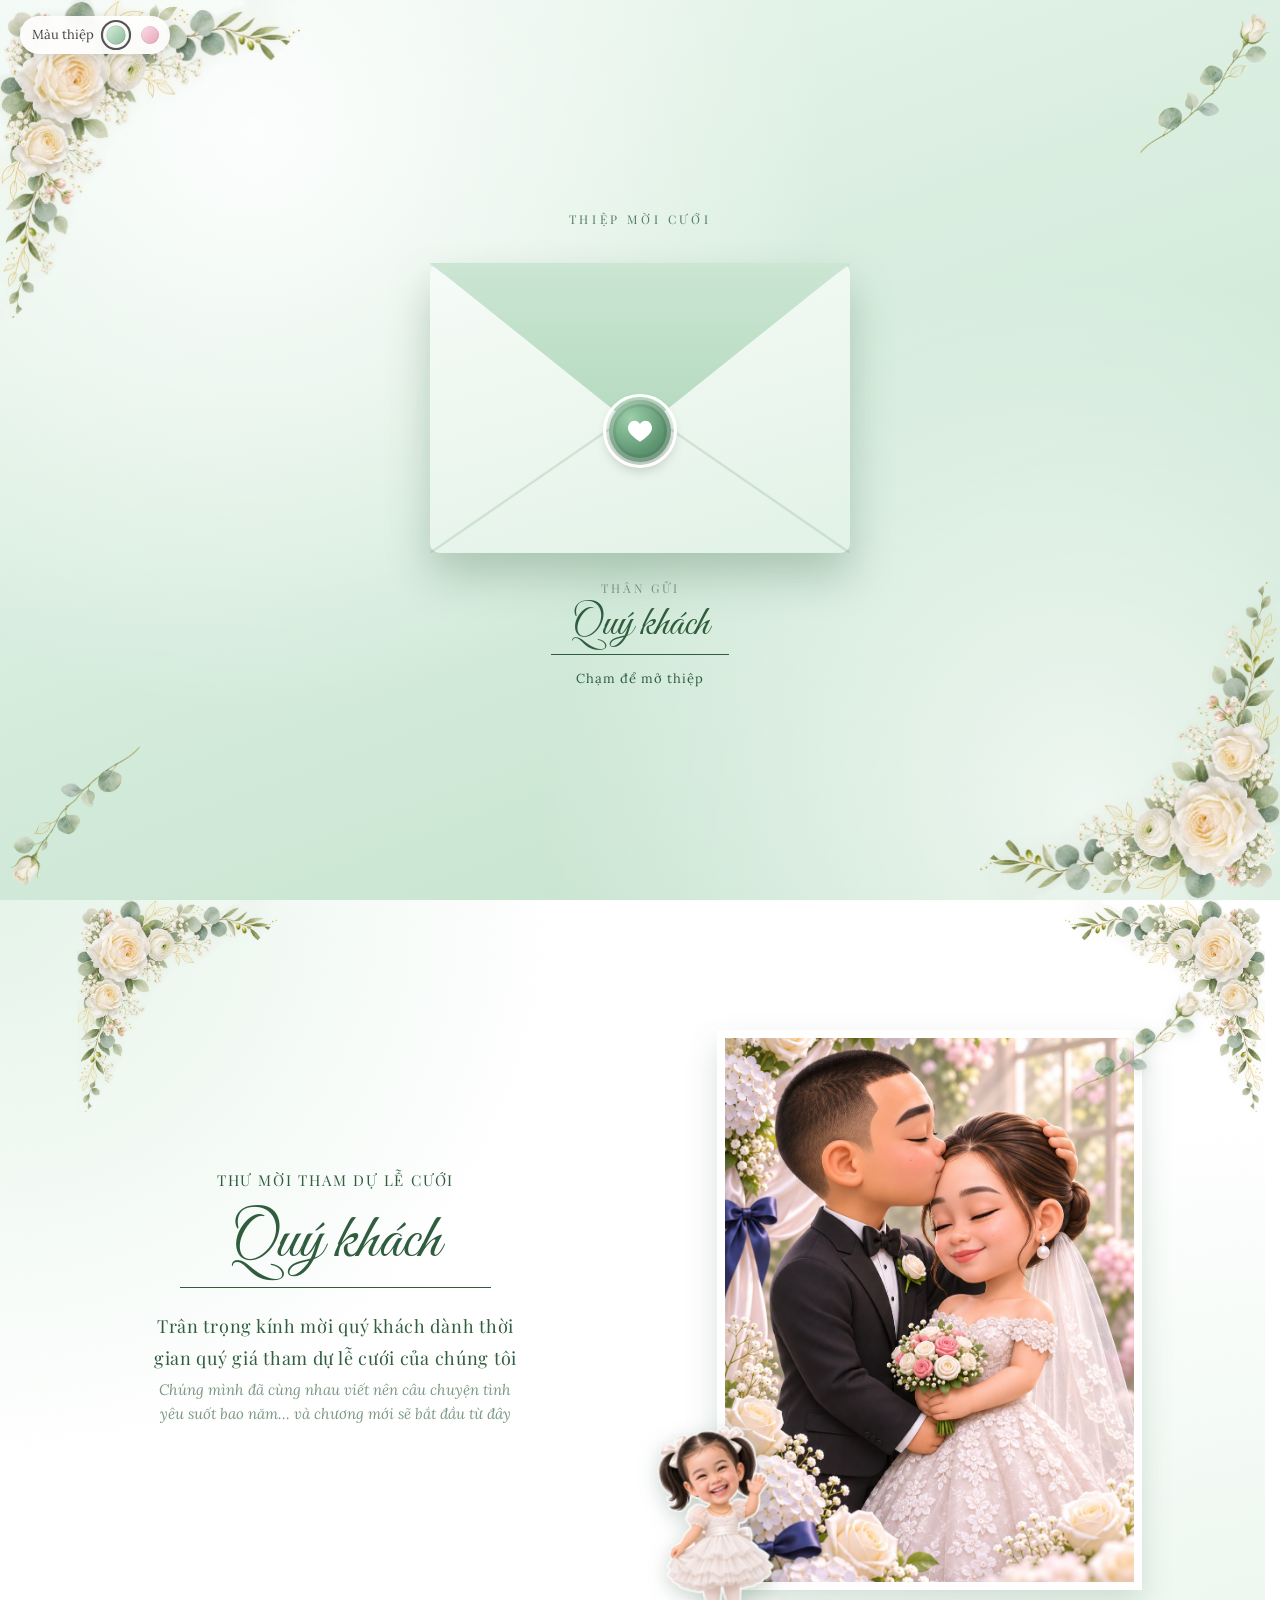
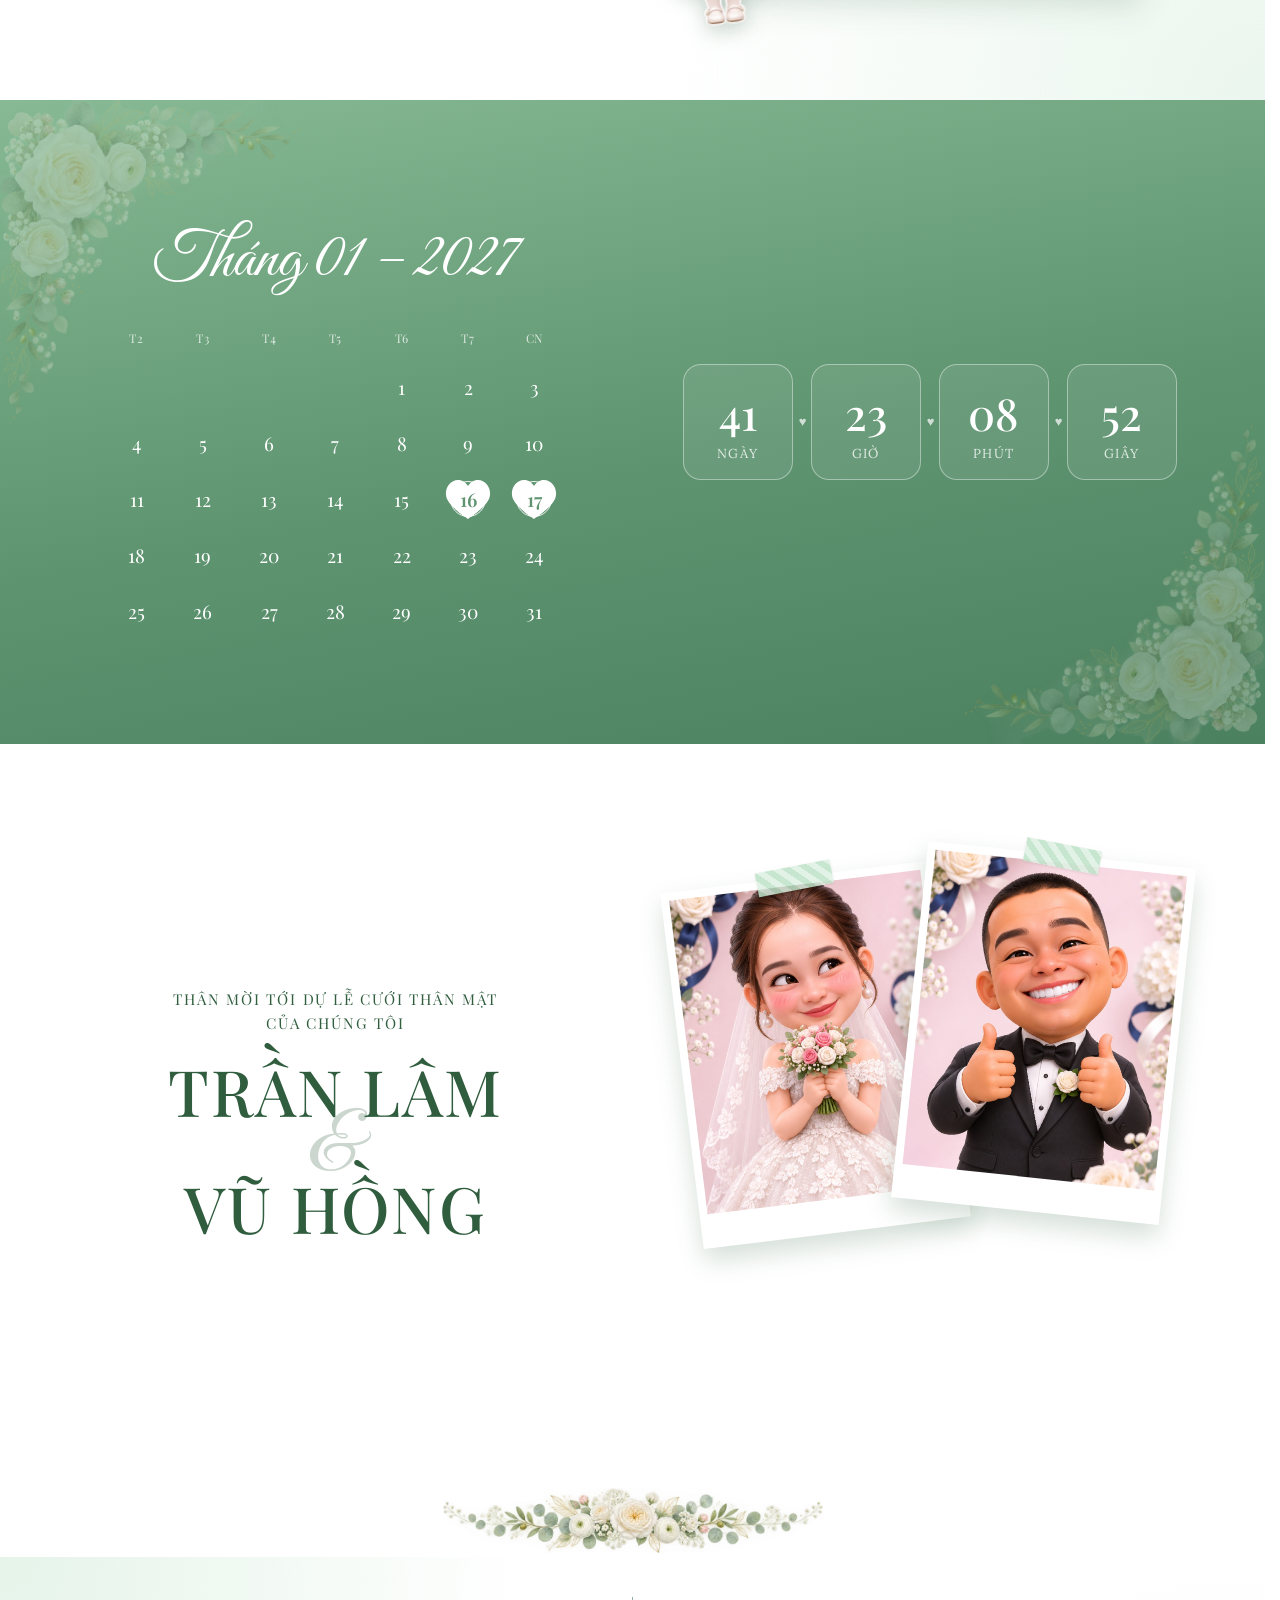
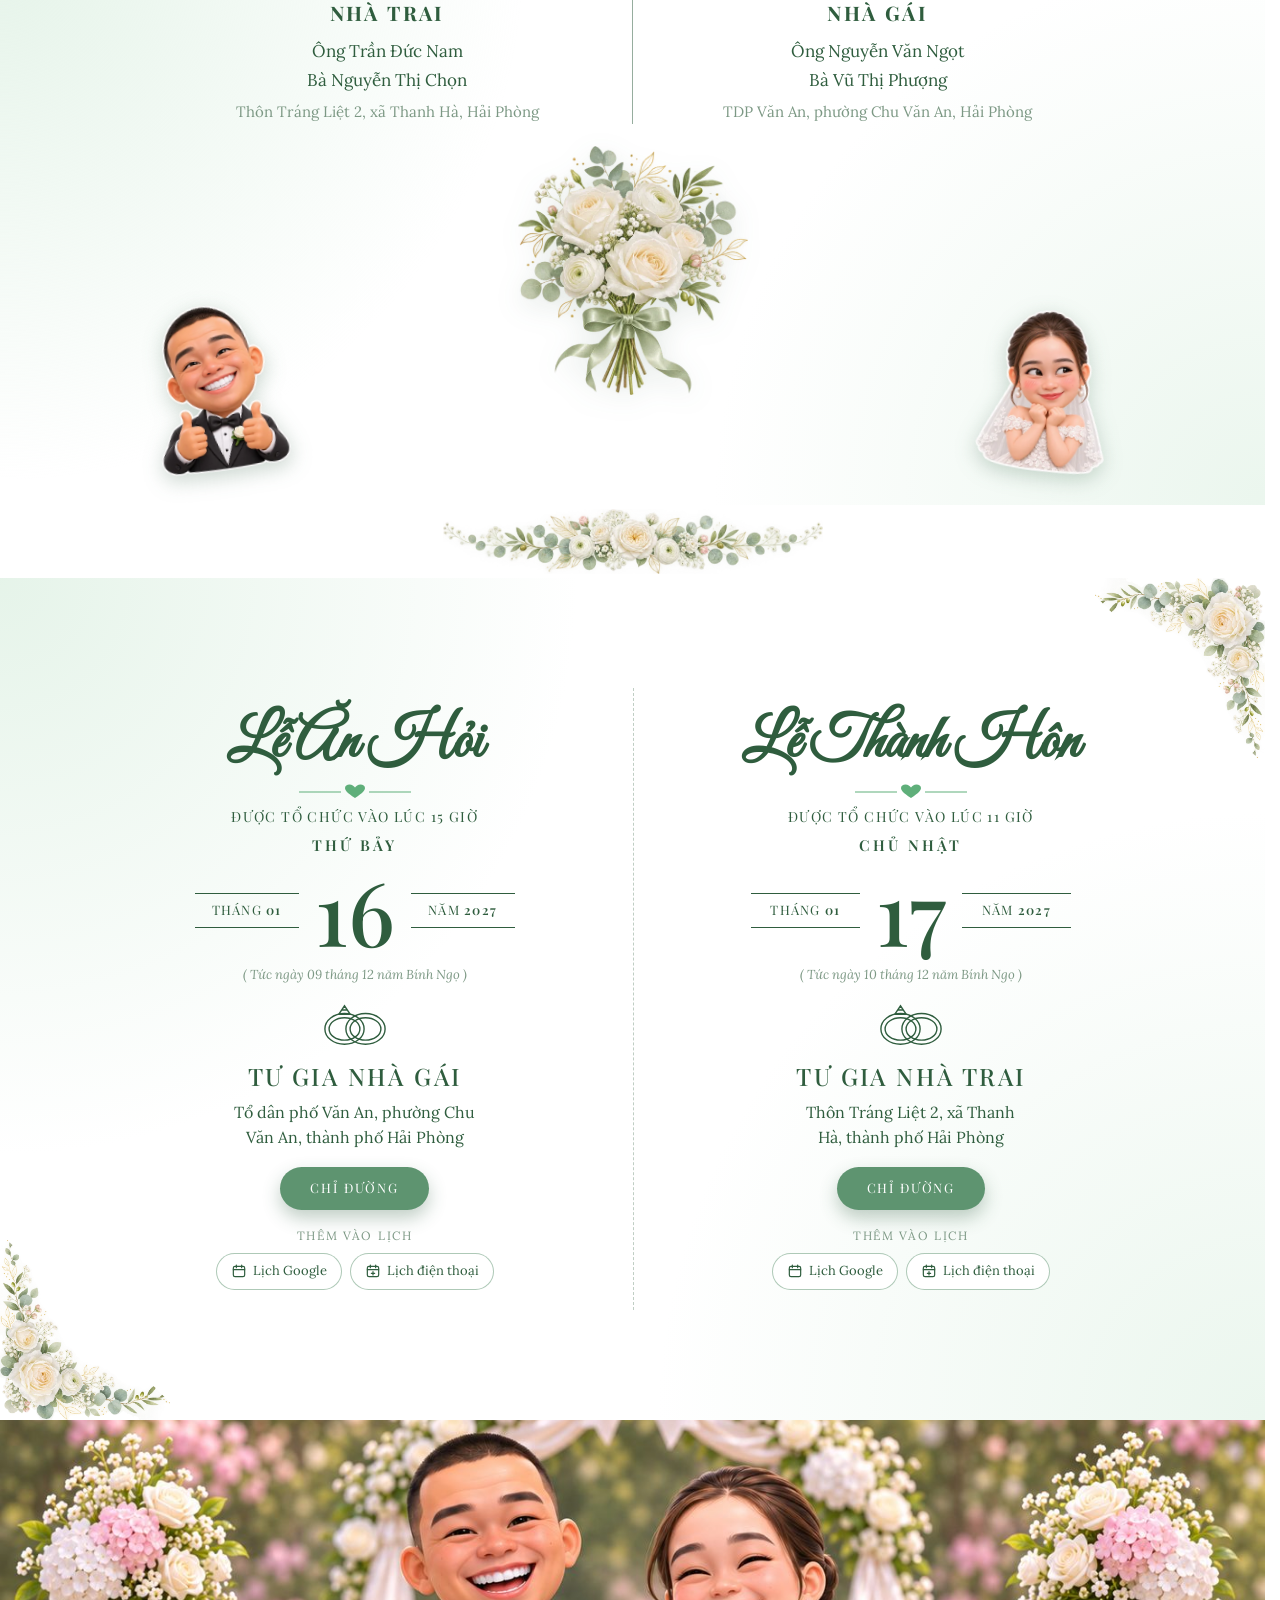
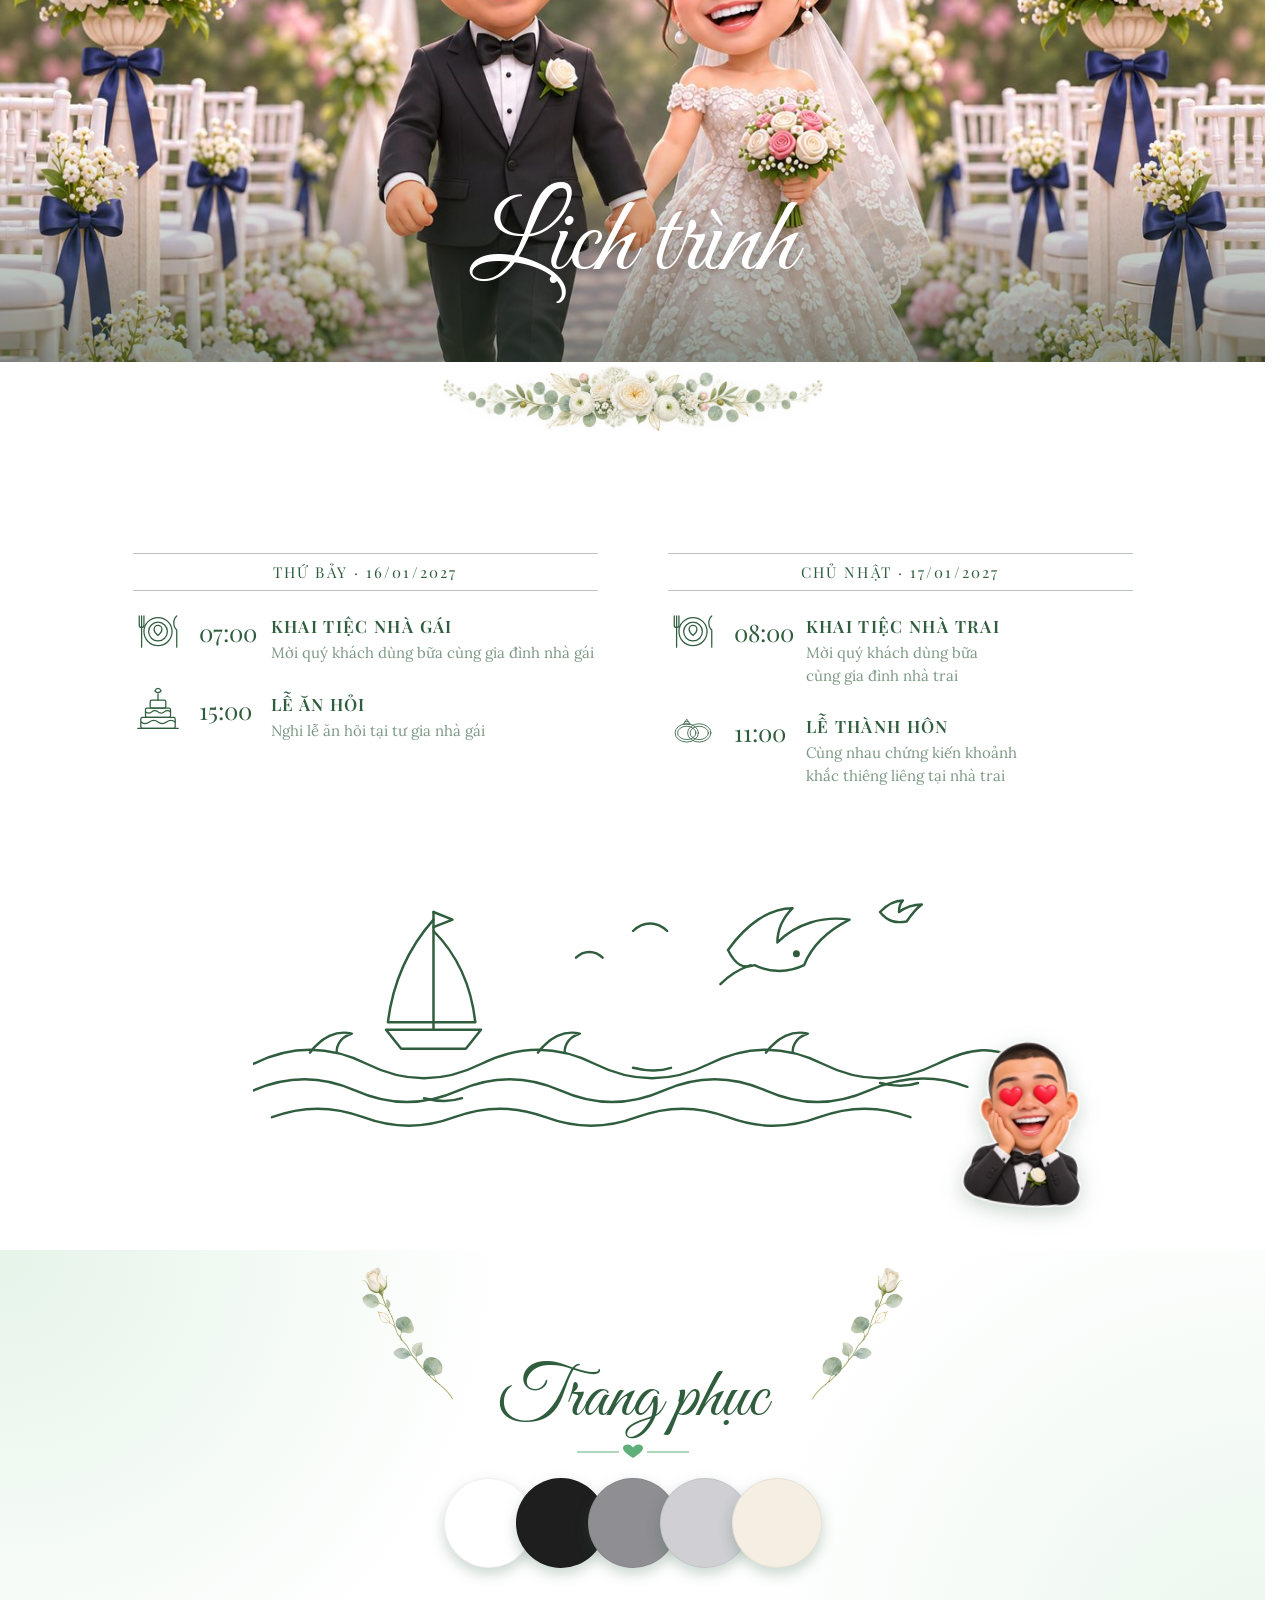
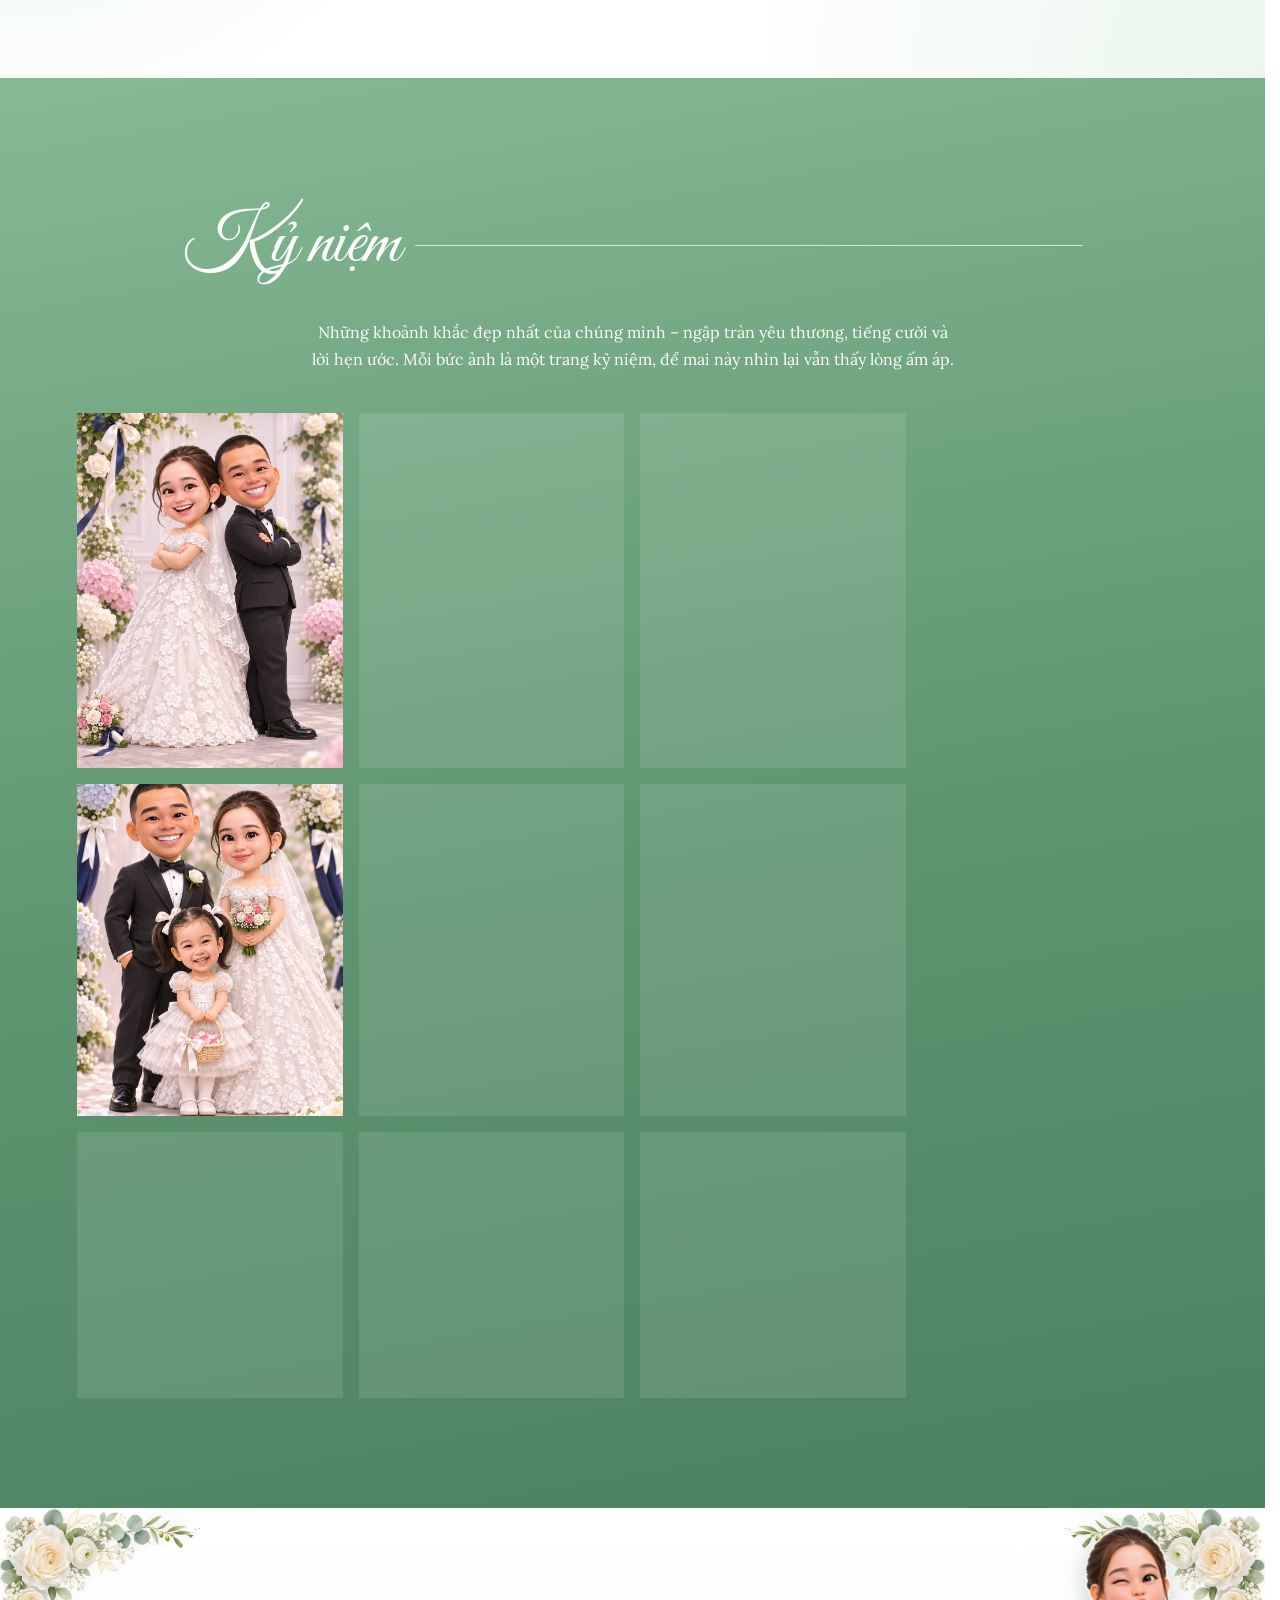
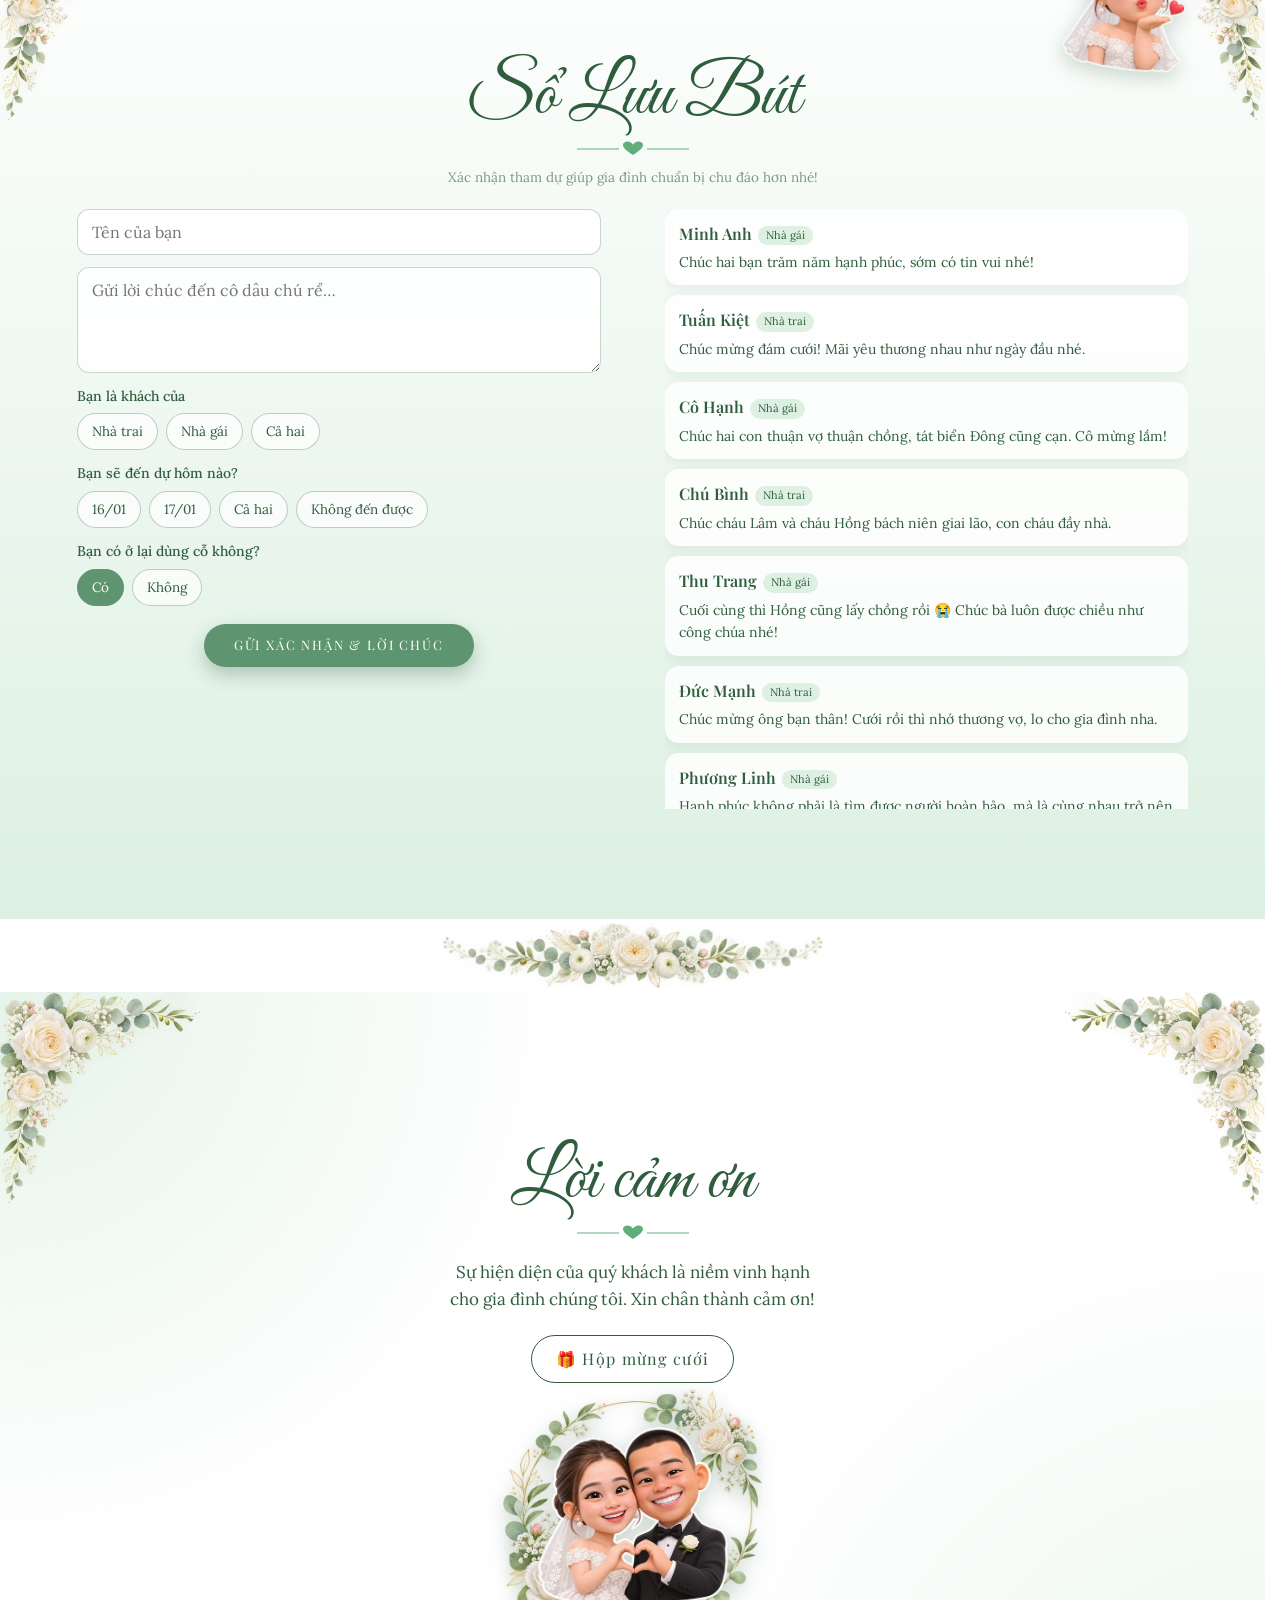
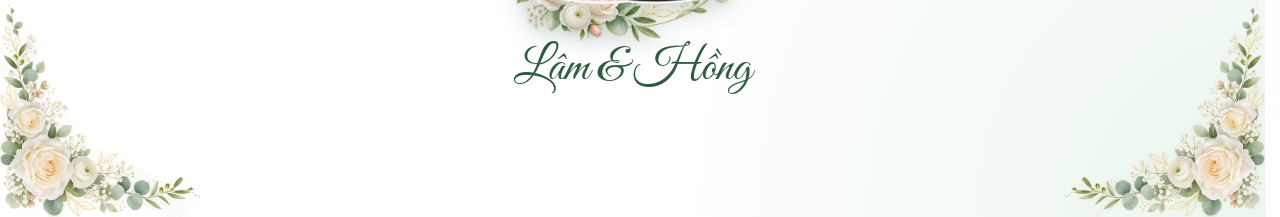
==== index.html @ 2a17e5cc "Thiệp cưới online Trần Lâm & Vũ Hồng Trang tĩnh HTML/CSS/JS: phong bì mở thiệp, tự cuộn, lịch & đếm " ====
<!doctype html>
<html lang="vi">
<head>
  <meta charset="utf-8">
  <meta name="viewport" content="width=device-width, initial-scale=1, viewport-fit=cover">
  <meta name="theme-color" content="#FFFFFF">
  <link rel="icon" href="data:image/svg+xml,%3Csvg xmlns='http://www.w3.org/2000/svg' viewBox='0 0 24 22'%3E%3Cpath fill='%23E07FA0' d='M12 21s-8.5-5.3-10.6-10.2C-.2 6.6 2.6 1.5 7 1.5c2.3 0 3.9 1.3 5 3 1.1-1.7 2.7-3 5-3 4.4 0 7.2 5.1 5.6 9.3C20.5 15.7 12 21 12 21z'/%3E%3C/svg%3E">
  <title>Lâm &amp; Hồng – Thiệp mời cưới</title>
  <meta name="description" content="Trân trọng kính mời bạn đến dự lễ cưới của Trần Lâm &amp; Vũ Hồng – 16 &amp; 17.01.2027.">

  <!-- Chia sẻ Zalo / Messenger / Facebook: đổi URL tuyệt đối sau khi đưa lên host -->
  <meta property="og:type" content="website">
  <meta property="og:title" content="Lâm &amp; Hồng – Thiệp mời cưới">
  <meta property="og:description" content="Trân trọng kính mời quý khách tham dự lễ cưới của Trần Lâm &amp; Vũ Hồng · 16–17.01.2027">
  <meta property="og:image" content="https://phuctdpam.github.io/thiep-cuoi-lam-hong/images/og-cover.jpg">
  <meta property="og:image:width" content="1200">
  <meta property="og:image:height" content="630">
  <meta property="og:url" content="https://phuctdpam.github.io/thiep-cuoi-lam-hong/">
  <meta name="twitter:card" content="summary_large_image">

  <link rel="preconnect" href="https://fonts.googleapis.com">
  <link rel="preconnect" href="https://fonts.gstatic.com" crossorigin>
  <link href="https://fonts.googleapis.com/css2?family=Playfair+Display:wght@400;500;600&family=Great+Vibes&family=Lora:ital,wght@0,400;0,500;1,400&display=swap&subset=vietnamese" rel="stylesheet">
  <script>
    /* áp bộ màu trước khi vẽ trang (tránh nháy màu): ?theme=pink | lựa chọn đã lưu */
    (function () { try {
      var q = new URLSearchParams(location.search).get("theme");
      var t = q || localStorage.getItem("wedding-theme");
      if (t === "pink" || t === "green") document.documentElement.dataset.theme = t;
    } catch (e) {} })();
  </script>
  <link rel="stylesheet" href="style.css">
  <link rel="preload" as="image" href="images/cover.jpg" media="(max-width: 1023px), (orientation: portrait)">
  <link rel="preload" as="image" href="images/cover-desktop.jpg" media="(min-width: 1024px) and (orientation: landscape)">
</head>
<body>
  <!-- ======== SVG hoạ tiết vẽ tay (navy) ======== -->
  <svg width="0" height="0" style="position:absolute" aria-hidden="true">
    <defs>
      <symbol id="i-heart" viewBox="0 0 24 22"><path d="M12 21s-8.5-5.3-10.6-10.2C-0.2 6.6 2.6 1.5 7 1.5c2.3 0 3.9 1.3 5 3 1.1-1.7 2.7-3 5-3 4.4 0 7.2 5.1 5.6 9.3C20.5 15.7 12 21 12 21z"/></symbol>

      <symbol id="i-flower" viewBox="0 0 200 200" fill="none" stroke="currentColor" stroke-width="1.6" stroke-linecap="round" stroke-linejoin="round">
        <path d="M100 196c2-40-4-70-14-96"/><path d="M98 160c18-10 34-10 46-4"/><path d="M93 132c-18-6-34-4-46 4"/>
        <path d="M144 156c-10 8-26 10-46 4"/><path d="M47 136c10 8 26 6 46-4"/>
        <path d="M86 100c-22-4-40-20-42-40 18-2 34 10 42 26"/><path d="M86 100c-6-24 0-50 18-62 10 18 6 42-10 58"/>
        <path d="M86 100c20-10 44-10 58 6-16 14-38 12-54-2"/><path d="M86 100c-14 14-34 20-50 12 8-16 28-22 46-16"/>
        <path d="M60 72c8 6 16 14 22 24M100 50c-4 14-8 28-10 42M130 100c-12 0-26 2-38 4"/>
        <path d="M128 70c8-18 26-28 44-24-2 18-18 30-38 32"/><path d="M134 76c8-6 18-12 30-24"/>
        <circle cx="86" cy="100" r="5"/><circle cx="150" cy="40" r="3"/><circle cx="40" cy="40" r="2.5"/>
      </symbol>

      <symbol id="i-rings" viewBox="0 0 120 70" fill="none" stroke="currentColor" stroke-width="2" stroke-linecap="round">
        <ellipse cx="45" cy="42" rx="28" ry="22"/><ellipse cx="45" cy="42" rx="22" ry="16"/>
        <ellipse cx="75" cy="42" rx="28" ry="22"/><ellipse cx="75" cy="42" rx="22" ry="16"/>
        <path d="M37 21l8-12 8 12M41 15h8"/><path d="M38 21h14"/>
      </symbol>

      <symbol id="i-arch" viewBox="0 0 64 64" fill="none" stroke="currentColor" stroke-width="1.6" stroke-linecap="round" stroke-linejoin="round">
        <path d="M12 60V30a20 20 0 0 1 40 0v30"/><path d="M18 60V31a14 14 0 0 1 28 0v29"/>
        <path d="M8 60h48"/><circle cx="14" cy="22" r="3"/><circle cx="22" cy="13" r="3"/><circle cx="32" cy="10" r="3"/><circle cx="42" cy="13" r="3"/><circle cx="50" cy="22" r="3"/>
        <path d="M28 60V48h8v12"/>
      </symbol>

      <symbol id="i-cake" viewBox="0 0 64 64" fill="none" stroke="currentColor" stroke-width="1.6" stroke-linecap="round" stroke-linejoin="round">
        <rect x="10" y="44" width="44" height="14" rx="2"/><rect x="16" y="32" width="32" height="12" rx="2"/><rect x="22" y="22" width="20" height="10" rx="2"/>
        <path d="M10 50c4 3 7 3 11 0s7-3 11 0 7 3 11 0 7-3 11 0"/><path d="M16 37c3 2 6 2 8 0s6-2 8 0 6 2 8 0 6-2 8 0"/>
        <path d="M32 22v-8"/><path d="M28 10c2-4 6-4 8 0-2 3-6 3-8 0z"/><path d="M6 58h52"/>
      </symbol>

      <symbol id="i-dinner" viewBox="0 0 64 64" fill="none" stroke="currentColor" stroke-width="1.6" stroke-linecap="round" stroke-linejoin="round">
        <circle cx="32" cy="34" r="18"/><circle cx="32" cy="34" r="12"/>
        <path d="M8 14v12a3 3 0 0 0 6 0V14M11 14v40"/><path d="M56 14c-5 4-5 14 0 18v22"/>
        <path d="M27 31a5 5 0 0 1 10 0c0 4-5 8-5 8s-5-4-5-8z"/>
      </symbol>

      <symbol id="i-sea" viewBox="0 0 400 150" fill="none" stroke="currentColor" stroke-width="1.3" stroke-linecap="round" stroke-linejoin="round">
        <!-- thuyền buồm -->
        <path d="M70 92h50l-8 10H78z"/><path d="M95 92V30"/><path d="M95 34c-16 18-22 38-24 54h24"/><path d="M95 40c14 14 20 30 22 48H95"/><path d="M95 30l10 4-10 4"/>
        <!-- chim bồ câu -->
        <path d="M250 50c10-14 22-22 34-22-6 6-8 12-8 18 10-10 24-14 38-12-12 6-20 14-24 24-8 4-18 4-26 0-6 2-10 0-14-8z"/>
        <path d="M262 58c-6 2-12 6-16 10"/><circle cx="286" cy="52" r="1.2" fill="currentColor"/>
        <path d="M330 30c4-4 8-6 12-6-2 2-2 4-2 6 4-3 8-4 12-4-4 3-6 6-8 9-6 1-10 0-14-5z"/>
        <path d="M200 40c3 -3 6-4 9-4M209 36c3 0 6 1 9 4"/><path d="M170 54c2-2 5-3 7-3M177 51c2 0 5 1 7 3"/>
        <!-- sóng -->
        <path d="M0 110c20-10 40-10 60 0s40 10 60 0 40-10 60 0 40 10 60 0 40-10 60 0 40 10 60 0 30-8 40-4"/>
        <path d="M0 124c18-8 36-8 54 0s36 8 54 0 36-8 54 0 36 8 54 0 36-8 54 0 36 8 54 0 36-8 52-2"/>
        <path d="M10 138c16-6 32-6 48 0s32 6 48 0 32-6 48 0 32 6 48 0 32-6 48 0 32 6 48 0 32-6 48 0"/>
        <path d="M30 104c6-8 14-12 22-10-6 2-8 6-8 10M150 104c6-8 14-12 22-10-6 2-8 6-8 10M270 104c6-8 14-12 22-10-6 2-8 6-8 10"/>
        <path d="M200 112c8 2 14 2 20 0M330 120c8 2 14 2 20 0M90 128c8 2 14 2 20 0"/>
      </symbol>

      <symbol id="i-petal" viewBox="0 0 20 20"><path d="M10 1c5 4 7 9 0 18C3 10 5 5 10 1z"/></symbol>
      <!-- cành bạch đàn -->
      <symbol id="i-sprig" viewBox="0 0 140 140" fill="currentColor" fill-opacity=".18" stroke="currentColor" stroke-width="1.3" stroke-linecap="round">
        <path fill="none" d="M8 134C40 104 74 66 132 8"/>
        <ellipse cx="37" cy="120" rx="11" ry="6" transform="rotate(45 37 120)"/>
        <ellipse cx="41" cy="89" rx="11" ry="6" transform="rotate(45 41 89)"/>
        <ellipse cx="71" cy="87" rx="11" ry="6" transform="rotate(45 71 87)"/>
        <ellipse cx="73" cy="55" rx="10" ry="5.5" transform="rotate(45 73 55)"/>
        <ellipse cx="103" cy="52" rx="10" ry="5.5" transform="rotate(45 103 52)"/>
        <ellipse cx="105" cy="21" rx="9" ry="5" transform="rotate(45 105 21)"/>
        <ellipse cx="132" cy="9" rx="7" ry="4" transform="rotate(-45 132 9)"/>
        <circle cx="58" cy="102" r="2.6" fill-opacity=".6"/><circle cx="90" cy="40" r="2.4" fill-opacity=".6"/><circle cx="22" cy="104" r="2" fill-opacity=".6"/>
      </symbol>

      <!-- thanh phân cách: dây lá + trái tim -->
      <symbol id="i-divider" viewBox="0 0 320 40" fill="none" stroke="currentColor" stroke-width="1.2" stroke-linecap="round">
        <path d="M24 20H136M184 20H296"/>
        <g fill="currentColor" fill-opacity=".2">
          <ellipse cx="112" cy="14" rx="8" ry="4" transform="rotate(-25 112 14)"/><ellipse cx="96" cy="26" rx="8" ry="4" transform="rotate(25 96 26)"/>
          <ellipse cx="78" cy="14" rx="7" ry="3.5" transform="rotate(-25 78 14)"/><ellipse cx="62" cy="26" rx="7" ry="3.5" transform="rotate(25 62 26)"/>
          <ellipse cx="208" cy="14" rx="8" ry="4" transform="rotate(25 208 14)"/><ellipse cx="224" cy="26" rx="8" ry="4" transform="rotate(-25 224 26)"/>
          <ellipse cx="242" cy="14" rx="7" ry="3.5" transform="rotate(25 242 14)"/><ellipse cx="258" cy="26" rx="7" ry="3.5" transform="rotate(-25 258 26)"/>
        </g>
        <circle cx="20" cy="20" r="2" fill="currentColor"/><circle cx="300" cy="20" r="2" fill="currentColor"/>
        <path fill="currentColor" stroke="none" d="M160 32C147 24 143 18 143 13.5 143 9 146.5 6 150.5 6 154.5 6 158 8.5 160 11.5 162 8.5 165.5 6 169.5 6 173.5 6 177 9 177 13.5 177 18 173 24 160 32Z"/>
      </symbol>

      <symbol id="i-leaf" viewBox="0 0 20 20"><path d="M2 18C2 8 8 2 18 2 18 12 12 18 2 18z"/></symbol>
    </defs>
  </svg>

  <!-- Nút chọn màu thiệp (dành cho chủ thiệp so sánh; tắt bằng themePicker: false trong config.js) -->
  <div class="theme-picker" id="themePicker" hidden>
    <span class="tp-label">Màu thiệp</span>
    <button type="button" data-theme="green" aria-label="Xanh lá pastel" title="Xanh lá pastel"><i style="background:linear-gradient(135deg,#DDF0E2,#86B994)"></i></button>
    <button type="button" data-theme="pink" aria-label="Hồng pastel" title="Hồng pastel"><i style="background:linear-gradient(135deg,#FBE1EA,#E7A2B8)"></i></button>
  </div>

  <!-- Màn hình mở thiệp -->
  <div class="opener" id="opener" role="dialog" aria-label="Mở thiệp cưới">
    <div class="op-inner">
      <p class="op-kicker">Thiệp Mời Cưới</p>
      <div class="envelope" id="envelope">
        <div class="env-back"></div>
        <div class="env-letter">
          <small>Thiệp mời cưới</small>
          <span class="op-names" id="opNames"></span>
          <small id="opDate"></small>
        </div>
        <div class="env-front"></div>
        <div class="env-flap"></div>
        <button class="env-seal" aria-label="Mở thiệp">
          <svg viewBox="0 0 24 22"><use href="#i-heart"/></svg>
        </button>
      </div>
      <p class="op-to">Thân gửi</p>
      <p class="op-guest" id="opGuest"></p>
      <p class="op-hint">Chạm để mở thiệp</p>
    </div>
  </div>

  <!-- Hiệu ứng cánh hoa / tim trôi -->
  <div class="floaters" id="floaters" aria-hidden="true"></div>

  <!-- Lời chúc nhảy ở góc dưới bên trái -->
  <div class="wish-feed" id="wishFeed" aria-live="polite"></div>

  <!-- Nút nhạc đĩa than -->
  <button class="music-btn" id="musicBtn" aria-label="Bật/tắt nhạc nền">
    <span class="vinyl"><span class="vinyl-label"></span></span>
  </button>
  <audio id="bgm" loop preload="none"></audio>

  <span class="auto-tip" id="autoTip" aria-live="polite"></span>
  <!-- Nút tự cuộn -->
  <button class="auto-btn" id="autoBtn" aria-label="Bật/tắt tự cuộn" aria-pressed="false" title="Tự cuộn">
    <svg class="ic-play" viewBox="0 0 24 24" fill="none" stroke="currentColor" stroke-width="2" stroke-linecap="round" stroke-linejoin="round"><path d="M7 6l5 5 5-5M7 13l5 5 5-5"/></svg>
    <svg class="ic-pause" viewBox="0 0 24 24" fill="currentColor"><rect x="7" y="6" width="3.5" height="12" rx="1"/><rect x="13.5" y="6" width="3.5" height="12" rx="1"/></svg>
  </button>

  <!-- Menu nhanh -->
  <div class="fab-wrap" id="fabWrap">
    <nav class="fab-menu" aria-label="Menu nhanh">
      <a href="#calendar">📅 Lịch</a>
      <a href="#venue">📍 Địa điểm</a>
      <a href="#memories">🖼️ Kỷ niệm</a>
      <a href="#guestbook">💌 Xác nhận &amp; lời chúc</a>
    </nav>
    <button class="fab" id="fab" aria-label="Mở menu" aria-expanded="false">
      <svg viewBox="0 0 24 24" width="22" height="22" fill="none" stroke="#fff" stroke-width="2" stroke-linecap="round"><path d="M5 7h14M5 12h14M5 17h14"/></svg>
    </button>
  </div>

  <main class="card" id="app">

    <!-- 1. ẢNH BÌA -->
    <section class="cover" id="cover">
      <div class="cover-img" id="coverImg"></div>
      <div class="cover-shade"></div>
      <div class="cover-text">
        <h1 class="cover-names">
          <span class="cn-groom fade-name" data-f="groom.shortName"></span>
          <span class="amp">&amp;</span>
          <span class="cn-bride fade-name" data-f="bride.shortName"></span>
        </h1>
        <p class="cover-date" id="coverDate"></p>
      </div>
      <div class="scroll-hint" aria-hidden="true"><span></span></div>
    </section>

    <!-- 2. THƯ MỜI -->
    <section class="sec invite reveal">
      <p class="cap">Thư mời tham dự lễ cưới</p>
      <p class="guest script" id="guestName"></p>
      <p class="quote" id="inviteQuote"></p>
      <p class="quote-en" id="inviteQuoteEn"></p>
      <figure class="frame-photo reveal"><img data-src="" id="inviteImg" alt="Ảnh cưới" class="lazy"></figure>
    </section>

    <!-- 3. LỊCH -->
    <section class="sec calendar navy reveal" id="calendar">
      <img class="deco fc tl cal-fl" src="images/decor/floral-corner.webp" alt="" aria-hidden="true">
      <img class="deco fc br cal-fl" src="images/decor/floral-corner.webp" alt="" aria-hidden="true">
      <h2 class="script cal-title" id="calTitle"></h2>
      <div class="cal-grid" id="calGrid"></div>
      <div class="countdown" id="countdown">
        <div><b data-cd="d">0</b><span>Ngày</span></div>
        <div><b data-cd="h">0</b><span>Giờ</span></div>
        <div><b data-cd="m">0</b><span>Phút</span></div>
        <div><b data-cd="s">0</b><span>Giây</span></div>
      </div>
    </section>

    <!-- 4. LỜI MỜI -->
    <section class="sec welcome reveal">
      <p class="cap">Thân mời tới dự lễ cưới thân mật<br>của chúng tôi</p>
      <h2 class="full-names">
        <span class="fade-name" data-f="groom.fullName"></span>
        <span class="amp-soft">&amp;</span>
        <span class="fade-name" data-f="bride.fullName"></span>
      </h2>
      <div class="polaroids">
        <figure class="polaroid left reveal"><img class="lazy" id="polL" alt="Ảnh cô dâu chú rể"></figure>
        <figure class="polaroid right reveal"><img class="lazy" id="polR" alt="Ảnh cô dâu chú rể"></figure>
      </div>
    </section>

    <!-- 5. HAI GIA ĐÌNH -->
    <section class="sec families reveal">
      <div class="fam-cols">
        <div class="fam" id="famGroom"></div>
        <div class="fam-line"></div>
        <div class="fam" id="famBride"></div>
      </div>
      <img class="bouquet" src="images/decor/floral-center.webp" alt="" aria-hidden="true" loading="lazy">
    </section>

    <!-- 6. THỜI GIAN & ĐỊA ĐIỂM (2 ngày) -->
    <section class="sec when" id="venue">
      <div id="events"></div>
    </section>

    <!-- 7. ẢNH LỚN -->
    <section class="big-photo reveal">
      <img class="lazy" id="timelineImg" alt="Ảnh cưới">
      <span class="script on-photo">Lịch trình</span>
    </section>

    <!-- 8. LỊCH TRÌNH -->
    <section class="sec schedule reveal">
      <ul class="sched" id="sched"></ul>
      <svg class="ink sea-art"><use href="#i-sea"/></svg>
    </section>

    <!-- 9. DRESSCODE -->
    <section class="sec dress reveal">
      <h2 class="script sec-title">Trang phục</h2>
      <div class="dots" id="dots"></div>
    </section>

    <!-- 10. OUR MEMORIES -->
    <section class="sec navy memories" id="memories">
      <div class="mem-head reveal">
        <h2 class="script">Kỷ niệm</h2><span class="rule"></span>
      </div>
      <p class="mem-text reveal" id="memText"></p>
      <div class="masonry" id="masonry"></div>
    </section>

    <!-- 11. SỔ LƯU BÚT -->
    <section class="sec guestbook reveal" id="guestbook">

      <h2 class="script sec-title">Sổ Lưu Bút</h2>
      <p class="gb-sub">Xác nhận tham dự giúp gia đình chuẩn bị chu đáo hơn nhé!</p>
      <form id="gbForm" class="gb-form" autocomplete="on">
        <input name="name" placeholder="Tên của bạn" maxlength="60" required>
        <textarea name="message" rows="4" placeholder="Gửi lời chúc đến cô dâu chú rể…" maxlength="500" required></textarea>
        <fieldset class="opt">
          <legend>Bạn là khách của</legend>
          <label><input type="radio" name="side" value="Nhà trai" required> Nhà trai</label>
          <label><input type="radio" name="side" value="Nhà gái"> Nhà gái</label>
          <label><input type="radio" name="side" value="Cả hai"> Cả hai</label>
        </fieldset>
        <fieldset class="opt">
          <legend>Bạn sẽ đến dự hôm nào?</legend>
          <label><input type="radio" name="days" value="16/01 (Ăn hỏi – nhà gái)" required> 16/01</label>
          <label><input type="radio" name="days" value="17/01 (Thành hôn – nhà trai)"> 17/01</label>
          <label><input type="radio" name="days" value="Cả hai ngày"> Cả hai</label>
          <label><input type="radio" name="days" value="Không tham dự được"> Không đến được</label>
        </fieldset>
        <fieldset class="opt" id="feastSet">
          <legend>Bạn có ở lại dùng cỗ không?</legend>
          <label><input type="radio" name="feast" value="Có" checked> Có</label>
          <label><input type="radio" name="feast" value="Không"> Không</label>
        </fieldset>
        <button type="submit" class="btn-navy">Gửi xác nhận &amp; lời chúc</button>
        <p class="gb-msg" id="gbMsg" role="status"></p>
      </form>
      <ul class="wishes" id="wishes"></ul>
    </section>

    <!-- 12. CHÂN TRANG -->
    <footer class="sec footer reveal">
      <h2 class="script sec-title">Lời cảm ơn</h2>
      <p class="thanks" id="thanks"></p>
      <button class="btn-outline" id="giftBtn">🎁 Hộp mừng cưới</button>
      <p class="sign"><span data-f="groom.shortName"></span> &amp; <span data-f="bride.shortName"></span></p>
    </footer>
  </main>

  <!-- Lightbox album -->
  <div class="lightbox" id="lightbox" aria-hidden="true">
    <button class="lb-close" aria-label="Đóng">×</button>
    <button class="lb-nav prev" aria-label="Ảnh trước">‹</button>
    <img alt="Ảnh phóng to" id="lbImg">
    <button class="lb-nav next" aria-label="Ảnh sau">›</button>
    <p class="lb-count" id="lbCount"></p>
  </div>

  <!-- Hộp mừng cưới -->
  <div class="modal" id="giftModal" aria-hidden="true">
    <div class="modal-box">
      <button class="modal-close" aria-label="Đóng">×</button>
      <h3 class="script">Hộp mừng cưới</h3>
      <div class="gifts" id="gifts"></div>
    </div>
  </div>

  <script src="config.js"></script>
  <script src="main.js"></script>
</body>
</html>
---- style.css ----
/* ================= Thiệp cưới – 2 bộ màu: xanh lá pastel (mặc định) & hồng pastel ================= */
:root {
  --bg1: #FFFFFF; --bg2: #FFFFFF;
  --pastel: #DDF0E2;  --ink: #2F5D3E;  --ink-2: #244A31;
  --sea: #5E9470;     --sea-2: #86B994; --deep: #4C8160;
  --accent: #5FAF7A;  --muted: #7C9884; --muted-2: #4C6B55; --page-bg: #EEF7F0;
  --ink-rgb: 47,93,62; --deep-rgb: 25,50,33; --sea-rgb: 95,148,112; --sea2-rgb: 134,185,148;
  --pastel-rgb: 221,240,226; --accent-rgb: 95,175,122; --washi-rgb: 190,226,200;
  --op1: #EAF6EE; --op2: #D4EBDB; --op3: #C3E1CC;
  --env-back: #DCEFE2; --env-f1: #F6FBF7; --env-f2: #E2F2E7; --flap1: #CBE6D3; --flap2: #B4D9BF;
  --seal1: #9CCFAA; --seal3: #457A57;
  --white: #fff;
  --serif: "Playfair Display", "Cormorant Garamond", Georgia, serif;
  --script: "Great Vibes", "Pinyon Script", cursive;
  --body: "Lora", Georgia, serif;
  --safe-t: env(safe-area-inset-top, 0px);
  --safe-b: env(safe-area-inset-bottom, 0px);
  --safe-r: env(safe-area-inset-right, 0px);
}

/* ---------- Bộ màu HỒNG PASTEL ---------- */
html[data-theme="pink"] {
  --pastel: #FBE1EA;  --ink: #8C3A58;  --ink-2: #6F2B45;
  --sea: #C9708F;     --sea-2: #E7A2B8; --deep: #AE5677;
  --accent: #E07FA0;  --muted: #A88392; --muted-2: #8A5A6C; --page-bg: #FBEFF3;
  --ink-rgb: 140,58,88; --deep-rgb: 74,26,44; --sea-rgb: 201,112,143; --sea2-rgb: 231,162,184;
  --pastel-rgb: 251,225,234; --accent-rgb: 224,127,160; --washi-rgb: 246,200,214;
  --op1: #FDF2F6; --op2: #F9DDE7; --op3: #F3C8D7;
  --env-back: #F8DDE6; --env-f1: #FFF8FA; --env-f2: #F9E4EB; --flap1: #F5CBD8; --flap2: #EDB2C5;
  --seal1: #F3B3C7; --seal3: #B95D7F;
}

*, *::before, *::after { box-sizing: border-box; }
html { scroll-behavior: smooth; -webkit-text-size-adjust: 100%; }
body {
  margin: 0;
  font-family: var(--body);
  color: var(--ink);
  background: var(--page-bg);
  line-height: 1.6;
  overflow-x: hidden;
  -webkit-font-smoothing: antialiased;
}
img { display: block; max-width: 100%; }
button { font: inherit; cursor: pointer; }

.card {
  position: relative;
  max-width: 480px;
  margin: 0 auto;
  background: linear-gradient(180deg, var(--bg1), var(--bg2) 40%, var(--bg1));
  box-shadow: 0 0 40px rgba(var(--ink-rgb), .12);
  overflow: hidden;
}

.script { font-family: var(--script); font-weight: 400; }
.cap {
  font-family: var(--serif);
  text-transform: uppercase;
  letter-spacing: .12em;
  font-size: 13px;
  margin: 0 0 8px;
}
.cap.big { font-size: 15px; line-height: 1.7; }
.sec { position: relative; padding: 56px 24px; text-align: center; }
.sec p, .sec h2, .sec h3 { text-wrap: balance; }
.sec-title { font-size: 46px; margin: 0 0 18px; line-height: 1.1; }
.ink { color: var(--ink); display: block; margin: 0 auto; }

/* ---------- Hiệu ứng xuất hiện ---------- */
.reveal { opacity: 0; transform: translateY(30px); transition: opacity 1s ease, transform 1s ease; }
.reveal.show { opacity: 1; transform: none; }
.fade-name { opacity: 0; filter: blur(6px); transition: opacity 1.6s ease, filter 1.6s ease; display: inline-block; }
.show .fade-name, .fade-name.show { opacity: 1; filter: blur(0); }
@media (prefers-reduced-motion: reduce) {
  .reveal, .fade-name { opacity: 1; transform: none; filter: none; transition: none; }
}

/* ---------- 1. Ảnh bìa ---------- */
.cover { position: relative; height: 100vh; height: 100svh; min-height: 560px; overflow: hidden; color: #fff; }
.cover-img {
  position: absolute; inset: 0;
  background: var(--pastel) center/cover no-repeat;
  animation: kenburns 22s ease-in-out infinite alternate;
}
@keyframes kenburns { from { transform: scale(1); } to { transform: scale(1.14); } }
.cover-shade { position: absolute; inset: 0; background: linear-gradient(180deg, rgba(var(--deep-rgb),.15) 0%, rgba(var(--deep-rgb),0) 35%, rgba(var(--deep-rgb),.75) 100%); }
.cover-text { position: absolute; left: 0; right: 0; bottom: calc(80px + var(--safe-b)); padding: 0 24px; text-align: center; }
.cover-names {
  margin: 0; font-family: var(--serif); font-weight: 500;
  font-size: clamp(56px, 18vw, 84px); line-height: .95; text-transform: uppercase;
  letter-spacing: .04em; text-shadow: 0 4px 24px rgba(0,0,0,.35);
  display: flex; flex-direction: column; align-items: center;
}
.cover-names .cn-groom { align-self: flex-start; margin-left: 6%; }
.cover-names .cn-bride { align-self: flex-end; margin-right: 6%; }
.cover-names .amp { font-family: var(--script); text-transform: none; font-size: .8em; line-height: .6; margin: 4px 0; }
.cover-date { font-family: var(--serif); letter-spacing: .25em; font-size: 15px; margin: 14px 0 0; }
.scroll-hint { position: absolute; left: 50%; bottom: calc(24px + var(--safe-b)); width: 22px; height: 36px; margin-left: -11px; border: 1.5px solid rgba(255,255,255,.8); border-radius: 12px; }
.scroll-hint span { position: absolute; left: 50%; top: 7px; width: 3px; height: 7px; margin-left: -1.5px; border-radius: 2px; background: #fff; animation: hint 1.8s infinite; }
@keyframes hint { 0% { opacity: 0; transform: translateY(0);} 40% { opacity: 1; } 100% { opacity: 0; transform: translateY(12px);} }

/* ---------- 2. Thư mời ---------- */
.guest { font-size: 40px; margin: 4px auto 14px; display: inline-block; padding: 0 22px 6px; border-bottom: 1px solid var(--ink); min-width: 60%; line-height: 1.2; }
.quote { font-family: var(--serif); font-size: 14px; letter-spacing: .04em; margin: 8px 0 4px; line-height: 1.8; }
.quote-en { font-style: italic; font-size: 13px; color: var(--muted); margin: 0 0 26px; }
.frame-photo { margin: 0 auto; width: 78%; padding: 8px; background: #fff; box-shadow: 0 14px 30px rgba(var(--ink-rgb),.18); }
.frame-photo > img:not(.deco) { width: 100%; aspect-ratio: 3/4; object-fit: cover; }

/* ---------- Khối nền đậm ---------- */
.navy { background: linear-gradient(170deg, var(--sea-2), var(--sea) 55%, var(--deep)); color: #fff; overflow: hidden; }
.bg-flower { position: absolute; width: 180px; height: 180px; color: rgba(255,255,255,.13); pointer-events: none; }
.bg-flower.f1 { top: -20px; right: -40px; transform: rotate(20deg); }
.bg-flower.f2 { bottom: -30px; left: -50px; transform: rotate(-30deg) scaleX(-1); }

/* ---------- 3. Lịch ---------- */
.cal-title { font-size: 44px; margin: 0 0 16px; }
.cal-grid { display: grid; grid-template-columns: repeat(7, 1fr); gap: 6px 2px; max-width: 340px; margin: 0 auto; font-family: var(--serif); font-size: 15px; }
.cal-grid .dow { font-size: 12px; opacity: .75; letter-spacing: .05em; padding-bottom: 6px; }
.cal-grid .d { position: relative; height: 36px; display: flex; align-items: center; justify-content: center; }
.cal-grid .d.mark { color: var(--sea); font-weight: 600; z-index: 0; }
.cal-grid .d.mark svg { position: absolute; width: 38px; height: 35px; fill: #fff; z-index: -1; animation: beat 1.3s ease-in-out infinite; }
@keyframes beat { 0%,100% { transform: scale(1); } 15% { transform: scale(1.15); } 30% { transform: scale(1); } 45% { transform: scale(1.1); } }
.countdown { display: flex; justify-content: center; gap: 10px; margin-top: 28px; }
.countdown div { width: 68px; padding: 10px 0 6px; border: 1px solid rgba(255,255,255,.4); border-radius: 12px; background: rgba(255,255,255,.08); }
.countdown b { display: block; font-family: var(--serif); font-size: 24px; font-weight: 500; line-height: 1.2; }
.countdown span { font-size: 11px; text-transform: uppercase; letter-spacing: .1em; opacity: .8; }
.cd-done { font-family: var(--script); font-size: 30px; margin-top: 20px; }

/* ---------- 4. Lời mời ---------- */
.full-names { font-family: var(--serif); font-weight: 500; font-size: clamp(38px, 11vw, 50px); text-transform: uppercase; line-height: 1.05; margin: 14px 0 26px; position: relative; letter-spacing: .03em; }
.full-names span { display: block; }
.full-names .amp-soft { font-family: var(--script); text-transform: none; font-size: 1.3em; line-height: .5; opacity: .25; margin: 4px 0; }
.polaroids { position: relative; height: 290px; }
.polaroid { position: absolute; width: 56%; margin: 0; padding: 8px 8px 34px; background: #fff; box-shadow: 0 12px 26px rgba(var(--ink-rgb),.2); }
.polaroid img { width: 100%; aspect-ratio: 4/5; object-fit: cover; }
.polaroid.left { left: 2%; top: 22px; --rot: -7deg; }
.polaroid.right { right: 2%; top: 0; --rot: 6deg; z-index: 1; }
.polaroid.reveal { transform: translateY(30px) rotate(var(--rot)); }
.polaroid.reveal.show { transform: rotate(var(--rot)); }

/* ---------- 5. Hai gia đình ---------- */
.families { padding-top: 24px; }
.fam-cols { display: grid; grid-template-columns: 1fr 1px 1fr; gap: 14px; align-items: stretch; }
.fam-line { background: var(--ink); opacity: .5; }
.fam h3 { font-family: var(--serif); text-transform: uppercase; letter-spacing: .12em; font-size: 15px; margin: 0 0 8px; }
.fam p { margin: 0; font-size: 13.5px; line-height: 1.7; }
.fam .place { color: var(--muted); font-size: 12.5px; margin-top: 4px; }
.flower-art { width: 150px; height: 150px; margin-top: 26px; }

/* ---------- 6. Sự kiện ---------- */
.when { padding-top: 16px; }
.event { padding: 30px 0; }
.event + .event { border-top: 1px dashed rgba(var(--ink-rgb),.3); }
.ev-name { font-family: var(--script); font-size: 42px; margin: 0; line-height: 1.2; }
.ev-time { font-family: var(--serif); text-transform: uppercase; letter-spacing: .1em; font-size: 14px; margin: 6px 0 2px; }
.weekday { font-family: var(--serif); text-transform: uppercase; letter-spacing: .2em; font-size: 15px; margin: 4px 0 10px; font-weight: 600; }
.date-row { display: grid; grid-template-columns: 1fr auto 1fr; align-items: center; max-width: 320px; margin: 0 auto; }
.dr-side { border-top: 1px solid var(--ink); border-bottom: 1px solid var(--ink); padding: 6px 0; font-family: var(--serif); text-transform: uppercase; font-size: 13px; letter-spacing: .1em; }
.dr-side b { font-weight: 600; margin-left: 4px; }
.dr-day { font-family: var(--serif); font-size: 64px; line-height: 1; padding: 0 16px; font-weight: 500; }
.lunar { font-style: italic; font-size: 13px; color: var(--muted); margin: 10px 0 14px; }
.rings-art { width: 84px; height: 50px; margin: 8px auto; }
.venue-title { font-family: var(--serif); text-transform: uppercase; letter-spacing: .1em; font-size: 20px; font-weight: 500; margin: 6px 0 4px; }
.venue-addr { font-size: 14px; margin: 0 auto 16px; max-width: 300px; }
.btn-navy {
  display: inline-block; border: 0; border-radius: 999px; padding: 11px 30px;
  background: var(--sea); color: #fff; text-decoration: none;
  font-family: var(--serif); text-transform: uppercase; letter-spacing: .14em; font-size: 13px;
  box-shadow: 0 8px 18px rgba(var(--ink-rgb),.3); transition: transform .2s, background .2s;
}
.btn-navy:active { transform: scale(.96); }
.btn-outline { border: 1px solid var(--ink); background: transparent; color: var(--ink); border-radius: 999px; padding: 10px 24px; font-family: var(--serif); letter-spacing: .08em; }

/* ---------- 7. Ảnh lớn ---------- */
.big-photo { position: relative; margin: 0; }
.big-photo img { width: 100%; aspect-ratio: 4/5; object-fit: cover; }
.big-photo::after { content: ""; position: absolute; inset: auto 0 0 0; height: 40%; background: linear-gradient(transparent, rgba(var(--deep-rgb),.5)); }
.on-photo { position: absolute; left: 0; right: 0; bottom: 18px; text-align: center; z-index: 1; color: #fff; font-size: 58px; text-shadow: 0 2px 14px rgba(0,0,0,.3); }

/* ---------- 8. Lịch trình ---------- */
.sched { list-style: none; margin: 0 auto; padding: 0; max-width: 360px; text-align: left; }
.sched .day { font-family: var(--serif); text-transform: uppercase; letter-spacing: .14em; font-size: 13px; text-align: center; margin: 8px 0 14px; padding: 6px 0; border-top: 1px solid rgba(var(--ink-rgb),.35); border-bottom: 1px solid rgba(var(--ink-rgb),.35); }
.sched .group + .group { margin-top: 26px; }
.sched .item { display: grid; grid-template-columns: 56px 62px 1fr; gap: 10px; align-items: start; margin-bottom: 18px; }
.sched .item svg { width: 50px; height: 50px; color: var(--ink); }
.sched .t { font-family: var(--serif); font-size: 20px; padding-top: 8px; }
.sched h4 { margin: 8px 0 2px; font-family: var(--serif); text-transform: uppercase; letter-spacing: .08em; font-size: 15px; font-weight: 600; }
.sched .item p { margin: 0; font-size: 13px; color: var(--muted); line-height: 1.5; }
.sea-art { width: 100%; max-width: 400px; height: auto; aspect-ratio: 400/150; margin-top: 24px; }

/* ---------- 9. Dresscode ---------- */
.dress { padding-top: 20px; }
.dots { display: flex; justify-content: center; }
.dots span { width: 58px; height: 58px; border-radius: 50%; margin-left: -12px; box-shadow: 0 6px 14px rgba(var(--ink-rgb),.25), inset 0 0 0 1px rgba(0,0,0,.06); }
.dots span:first-child { margin-left: 0; }

/* ---------- 10. Our memories ---------- */
.memories { padding-bottom: 40px; }
.mem-head { display: flex; align-items: center; gap: 14px; }
.mem-head h2 { font-size: 44px; margin: 0; white-space: nowrap; }
.mem-head .rule { flex: 1; height: 1px; background: rgba(255,255,255,.7); }
.mem-text { font-size: 13px; line-height: 1.7; opacity: .92; margin: 12px 4px 24px; }
.masonry { columns: 2; column-gap: 10px; }
.masonry button { display: block; width: 100%; padding: 0; border: 0; margin: 0 0 10px; break-inside: avoid; background: rgba(255,255,255,.1); overflow: hidden; }
.masonry img { width: 100%; height: auto; transition: transform .5s; }
.masonry button:nth-child(3n+1) img { aspect-ratio: 3/4; object-fit: cover; }
.masonry button:nth-child(3n+2) img { aspect-ratio: 4/5; object-fit: cover; }
.masonry button:nth-child(3n) img { aspect-ratio: 1/1; object-fit: cover; }
.masonry button:active img { transform: scale(1.04); }

/* ---------- 11. Sổ lưu bút ---------- */
.guestbook { background: linear-gradient(180deg, var(--bg2), var(--pastel)); overflow: hidden; }
.gb-flower { position: absolute; width: 130px; height: 130px; opacity: .35; }
.gb-flower.l { left: -40px; top: 10px; transform: rotate(-20deg); }
.gb-flower.r { right: -40px; top: 60px; transform: scaleX(-1) rotate(-20deg); }
.gb-sub { font-size: 13.5px; color: var(--muted); margin: -8px 0 20px; }
.gb-form { position: relative; display: flex; flex-direction: column; gap: 12px; text-align: left; }
.gb-form input:not([type=radio]), .gb-form textarea {
  width: 100%; border: 1px solid rgba(var(--ink-rgb),.25); background: rgba(255,255,255,.85);
  border-radius: 12px; padding: 12px 14px; font: 16px var(--body); color: var(--ink); outline: none;
}
.gb-form input:focus, .gb-form textarea:focus { border-color: var(--sea-2); box-shadow: 0 0 0 3px rgba(var(--sea2-rgb),.15); }
.opt { border: 0; margin: 0; padding: 0; display: flex; flex-wrap: wrap; gap: 8px; }
.opt legend { font-size: 14px; font-weight: 500; margin-bottom: 6px; padding: 0; }
.opt label { position: relative; }
.opt input { position: absolute; opacity: 0; pointer-events: none; }
.opt label { display: inline-flex; align-items: center; padding: 7px 14px; border-radius: 999px; border: 1px solid rgba(var(--ink-rgb),.3); background: rgba(255,255,255,.7); font-size: 13.5px; cursor: pointer; transition: .2s; }
.opt label:has(input:checked) { background: var(--sea); color: #fff; border-color: var(--sea); }
.opt label:has(input:focus-visible) { outline: 2px solid var(--sea-2); outline-offset: 2px; }
.opt.disabled { opacity: .4; pointer-events: none; }
.gb-form .btn-navy { align-self: center; margin-top: 6px; }
.gb-msg { text-align: center; font-size: 14px; min-height: 1.2em; margin: 0; }
.wishes { list-style: none; padding: 0; margin: 26px 0 0; display: flex; flex-direction: column; gap: 10px; text-align: left; max-height: 420px; overflow-y: auto; }
.wishes li { background: rgba(255,255,255,.85); border-radius: 14px; padding: 12px 14px; box-shadow: 0 4px 12px rgba(var(--ink-rgb),.08); }
.wishes b { font-family: var(--serif); font-weight: 600; }
.wishes .tag { display: inline-block; font-size: 11px; padding: 1px 8px; border-radius: 999px; background: var(--pastel); margin-left: 6px; vertical-align: 1px; }
.wishes p { margin: 4px 0 0; font-size: 14px; white-space: pre-line; word-break: break-word; }

/* ---------- 12. Chân trang ---------- */
.footer { padding-bottom: calc(70px + var(--safe-b)); }
.thanks { font-size: 14.5px; max-width: 340px; margin: 0 auto 22px; }
.sign { font-family: var(--script); font-size: 34px; margin: 26px 0 0; }

/* ---------- Nút nhạc ---------- */
.music-btn {
  position: fixed; z-index: 40; top: 50%; right: calc(max(12px, (100vw - 480px) / 2 + 12px) + var(--safe-r));
  width: 46px; height: 46px; padding: 0; border: 0; border-radius: 50%; background: none;
  transform: translateY(-50%); filter: drop-shadow(0 4px 10px rgba(0,0,0,.25));
}
.vinyl { display: block; width: 100%; height: 100%; border-radius: 50%;
  background: repeating-radial-gradient(circle, #1d1d1f 0 2px, #2c2c30 2px 4px); position: relative; animation: spin 4s linear infinite; animation-play-state: paused; }
.vinyl-label { position: absolute; inset: 32%; border-radius: 50%; background: radial-gradient(circle, #fff 0 18%, var(--sea-2) 20%); }
.music-btn.playing .vinyl { animation-play-state: running; }
.music-btn:not(.playing)::after { content: ""; position: absolute; left: 50%; top: 50%; width: 120%; height: 2px; background: rgba(255,255,255,.9); transform: translate(-50%, -50%) rotate(-45deg); border-radius: 2px; }
@keyframes spin { to { transform: rotate(360deg); } }

/* ---------- Nút tự cuộn ---------- */
.auto-btn {
  position: fixed; z-index: 40; top: calc(50% + 34px); right: calc(max(12px, (100vw - 480px) / 2 + 12px) + var(--safe-r));
  width: 46px; height: 46px; padding: 0; border-radius: 50%; border: 1.5px solid rgba(var(--sea-rgb),.5);
  background: rgba(255,255,255,.92); color: var(--sea); display: grid; place-items: center;
  box-shadow: 0 4px 12px rgba(var(--ink-rgb),.22); transition: background .25s, color .25s;
}
.auto-btn svg { width: 22px; height: 22px; grid-area: 1 / 1; }
.auto-btn .ic-pause { display: none; }
.auto-btn .ic-play { animation: nudge 1.6s ease-in-out infinite; }
.auto-btn.active { background: var(--sea); color: #fff; border-color: var(--sea); }
.auto-btn.active .ic-play { display: none; }
.auto-btn.active .ic-pause { display: block; }
.auto-btn.active::after { content: ""; position: absolute; inset: -5px; border-radius: 50%; border: 2px solid var(--sea-2); animation: ripple 1.8s ease-out infinite; }
@keyframes nudge { 0%,100% { transform: translateY(-2px); } 50% { transform: translateY(3px); } }
.scroll-hint { cursor: pointer; }

.auto-tip {
  position: fixed; z-index: 41; top: calc(50% + 57px); right: calc(max(12px, (100vw - 480px) / 2 + 12px) + var(--safe-r) + 54px);
  transform: translate(10px, -50%); opacity: 0; pointer-events: none; white-space: nowrap;
  background: rgba(255,255,255,.95); color: var(--ink); font-size: 12.5px; padding: 6px 12px; border-radius: 999px;
  box-shadow: 0 4px 14px rgba(var(--ink-rgb),.2); transition: opacity .35s, transform .35s;
}
.auto-tip.show { opacity: 1; transform: translate(0, -50%); }

/* ---------- Menu nhanh ---------- */
.fab-wrap { position: fixed; z-index: 45; bottom: calc(20px + var(--safe-b)); right: calc(max(14px, (100vw - 480px) / 2 + 14px) + var(--safe-r)); display: flex; flex-direction: column; align-items: flex-end; gap: 10px; }
.fab { width: 50px; height: 50px; border: 0; border-radius: 50%; background: var(--accent); display: grid; place-items: center; box-shadow: 0 8px 20px rgba(var(--accent-rgb),.45); transition: transform .3s; }
.fab-wrap.open .fab { transform: rotate(90deg); }
.fab-menu { display: flex; flex-direction: column; gap: 8px; align-items: flex-end; pointer-events: none; }
.fab-menu a { background: #fff; color: var(--ink); text-decoration: none; font-size: 14px; padding: 8px 14px; border-radius: 999px; box-shadow: 0 6px 16px rgba(var(--ink-rgb),.18); opacity: 0; transform: translateY(10px) scale(.9); transition: .25s; white-space: nowrap; }
.fab-wrap.open .fab-menu { pointer-events: auto; }
.fab-wrap.open .fab-menu a { opacity: 1; transform: none; }
.fab-wrap.open .fab-menu a:nth-child(3) { transition-delay: .04s; }
.fab-wrap.open .fab-menu a:nth-child(2) { transition-delay: .08s; }
.fab-wrap.open .fab-menu a:nth-child(1) { transition-delay: .12s; }

/* ---------- Lời chúc nhảy góc dưới trái ---------- */
.wish-feed {
  position: fixed; z-index: 44; left: calc(max(12px, (100vw - 480px) / 2 + 12px) + env(safe-area-inset-left, 0px));
  bottom: calc(18px + var(--safe-b)); width: min(240px, calc(100vw - 96px)); height: 0;
  pointer-events: none; transition: opacity .35s;
}
.wish-feed.hide { opacity: 0; }
.wish-slot { position: absolute; left: 0; bottom: 0; max-width: 100%; transition: transform .6s cubic-bezier(.2,.9,.3,1.15); }
.wish-slot.out { transition: transform .6s ease, opacity .5s; }
.wish-bubble {
  position: relative; overflow: hidden; display: flex; align-items: center; gap: 8px; max-width: 100%;
  padding: 5px 11px 5px 5px; border-radius: 999px;
  background: rgba(255,255,255,.94); backdrop-filter: blur(8px); -webkit-backdrop-filter: blur(8px);
  box-shadow: 0 6px 18px rgba(var(--ink-rgb),.2); border: 1px solid rgba(var(--sea2-rgb),.4);
  color: var(--ink); font-size: 12px; line-height: 1.3;
  transform-origin: left bottom; animation: wishIn .75s cubic-bezier(.2,1.6,.4,1) both;
}
/* ánh sáng lướt qua bong bóng */
.wish-bubble::after {
  content: ""; position: absolute; inset: 0; pointer-events: none;
  background: linear-gradient(105deg, transparent 35%, rgba(255,255,255,.85) 50%, transparent 65%);
  transform: translateX(-130%); animation: sheen 1.1s ease .55s forwards;
}
.wish-slot.out .wish-bubble { animation: wishOut .55s ease forwards; }
.wb-ava { position: relative; flex: none; width: 26px; height: 26px; border-radius: 50%; display: grid; place-items: center;
  background: linear-gradient(135deg, var(--sea-2), var(--sea)); color: #fff; font-family: var(--serif); font-weight: 600; font-size: 13px;
  animation: avaPop .6s cubic-bezier(.3,1.8,.5,1) .18s both; }
.wb-body { min-width: 0; display: flex; flex-direction: column; }
.wb-body b { font-family: var(--serif); font-weight: 600; font-size: 12px; white-space: nowrap; overflow: hidden; text-overflow: ellipsis; }
.wb-body b em { font-style: normal; font-weight: 400; color: var(--accent); }
.wb-body span { color: var(--muted-2); white-space: nowrap; overflow: hidden; text-overflow: ellipsis; animation: textIn .5s ease .3s both; }
.wb-heart { flex: none; width: 15px; height: 14px; fill: #F2A7BA; animation: heartPop .6s cubic-bezier(.3,1.8,.5,1) .35s both, beat 1.3s ease-in-out 1s infinite; }
/* 2 tim nhỏ bay lên từ bong bóng */
.wb-float { position: absolute; right: 6px; bottom: 18px; width: 11px; height: 10px; fill: #F2A7BA; opacity: 0; pointer-events: none; animation: floatUp 1.8s ease-out .5s forwards; }
.wb-float.f2 { right: 18px; width: 8px; height: 7px; fill: var(--sea-2); animation-delay: .8s; }
/* bong bóng của chính khách vừa gửi: nổi bật hơn */
.wish-slot.mine .wish-bubble { border: 1.5px solid var(--accent); box-shadow: 0 8px 24px rgba(var(--accent-rgb),.45); animation: wishIn .75s cubic-bezier(.2,1.6,.4,1) both, mineGlow 1.6s ease-in-out .8s 2; }
@keyframes wishIn {
  0% { opacity: 0; transform: translate(-36px, 24px) scale(.5) rotate(-6deg); }
  55% { opacity: 1; transform: translate(4px, -6px) scale(1.05) rotate(1deg); }
  100% { opacity: 1; transform: none; }
}
@keyframes wishOut { to { opacity: 0; transform: translateY(-18px) scale(.88); filter: blur(2px); } }
@keyframes sheen { to { transform: translateX(130%); } }
@keyframes avaPop { 0% { transform: scale(0) rotate(-30deg); } 100% { transform: none; } }
@keyframes heartPop { 0% { transform: scale(0); } 100% { transform: scale(1); } }
@keyframes textIn { from { opacity: 0; transform: translateX(-6px); } to { opacity: 1; transform: none; } }
@keyframes floatUp { 0% { opacity: 0; transform: translate(0,0) scale(.4); } 20% { opacity: 1; } 100% { opacity: 0; transform: translate(-10px,-46px) scale(1.1) rotate(-15deg); } }
@keyframes mineGlow { 50% { box-shadow: 0 8px 30px rgba(var(--accent-rgb),.75), 0 0 0 4px rgba(var(--accent-rgb),.18); } }

/* ---------- Gửi lời chúc: trạng thái nút, thư bay, lời chúc mới ---------- */
.gb-form .btn-navy { display: inline-flex; align-items: center; justify-content: center; gap: 8px; min-width: 230px; }
.gb-form .btn-navy:disabled { cursor: default; }
.btn-navy.sending { animation: btnPulse 1s ease-in-out infinite; }
.btn-heart { width: 16px; height: 15px; fill: #fff; animation: beat .8s ease-in-out infinite; }
.btn-navy.sent { background: var(--accent); animation: btnPop .5s cubic-bezier(.3,1.7,.5,1); }
.btn-check { width: 18px; height: 18px; stroke-dasharray: 24; stroke-dashoffset: 24; animation: draw .45s ease .1s forwards; }
@keyframes btnPulse { 50% { box-shadow: 0 0 0 8px rgba(var(--accent-rgb),.18), 0 8px 18px rgba(var(--ink-rgb),.3); } }
@keyframes btnPop { 0% { transform: scale(.9); } 60% { transform: scale(1.06); } 100% { transform: none; } }
@keyframes draw { to { stroke-dashoffset: 0; } }
.gb-msg { opacity: 0; transform: translateY(6px); transition: opacity .5s, transform .5s; }
.gb-msg.show { opacity: 1; transform: none; }
.fly-letter { position: fixed; z-index: 90; width: 52px; height: 38px; pointer-events: none; filter: drop-shadow(0 6px 10px rgba(var(--ink-rgb),.3)); }
.fly-letter svg:first-child { width: 100%; height: 100%; fill: #fff; stroke: var(--sea); stroke-width: 2; stroke-linejoin: round; }
.fly-letter .fl-heart { position: absolute; left: 50%; top: 52%; width: 16px; height: 15px; margin: -7px 0 0 -8px; fill: var(--accent); }
.wishes li.new { position: relative; animation: liIn .8s cubic-bezier(.2,1.4,.4,1) both, liGlow 2.4s ease .6s 2; border: 1.5px solid rgba(var(--accent-rgb),.6); }
.tag-new { background: var(--accent) !important; color: #fff; }
@keyframes liIn { from { opacity: 0; transform: translateY(-18px) scale(.95); } to { opacity: 1; transform: none; } }
@keyframes liGlow { 50% { box-shadow: 0 0 0 5px rgba(var(--accent-rgb),.2), 0 6px 18px rgba(var(--accent-rgb),.35); } }

/* ---------- Nút chọn màu thiệp ---------- */
.theme-picker {
  position: fixed; z-index: 120; top: calc(10px + var(--safe-t)); left: calc(max(10px, (100vw - 480px) / 2 + 10px));
  display: flex; align-items: center; gap: 6px; padding: 5px 6px 5px 12px; border-radius: 999px;
  background: rgba(255,255,255,.92); backdrop-filter: blur(8px); -webkit-backdrop-filter: blur(8px);
  box-shadow: 0 4px 14px rgba(0,0,0,.12); font-size: 12px; color: #444;
}
.theme-picker[hidden] { display: none; }
.tp-label { margin-right: 2px; white-space: nowrap; }
.theme-picker button { width: 28px; height: 28px; padding: 3px; border-radius: 50%; border: 2px solid transparent; background: none; cursor: pointer; transition: transform .2s, border-color .2s; }
.theme-picker button i { display: block; width: 100%; height: 100%; border-radius: 50%; box-shadow: inset 0 0 0 1px rgba(0,0,0,.08); }
.theme-picker button[aria-pressed="true"] { border-color: #555; transform: scale(1.08); }
.theme-picker button:active { transform: scale(.92); }
/* đổi màu mượt */
html.theme-anim *, html.theme-anim *::before, html.theme-anim *::after { transition: background-color .5s, color .5s, border-color .5s, fill .5s, stroke .5s !important; }

/* ---------- Hoa / tim trôi ---------- */
.floaters { position: fixed; inset: 0; pointer-events: none; z-index: 30; overflow: hidden; max-width: 480px; margin: 0 auto; }
.floaters svg { position: absolute; top: -30px; opacity: .55; animation: fall linear forwards; }
@keyframes fall {
  0%   { transform: translate(0, 0) rotate(0); }
  25%  { transform: translate(calc(var(--dx) * .3 + 18px), 27vh) rotate(calc(var(--rot) * .25)); }
  50%  { transform: translate(calc(var(--dx) * .5 - 18px), 55vh) rotate(calc(var(--rot) * .5)); }
  75%  { transform: translate(calc(var(--dx) * .8 + 14px), 82vh) rotate(calc(var(--rot) * .75)); }
  100% { transform: translate(var(--dx), 110vh) rotate(var(--rot)); }
}

/* ---------- Lightbox ---------- */
.lightbox, .modal { position: fixed; inset: 0; z-index: 60; display: none; align-items: center; justify-content: center; background: rgba(var(--deep-rgb),.94); }
.lightbox.open, .modal.open { display: flex; animation: fadein .25s; }
@keyframes fadein { from { opacity: 0; } }
.lightbox img { max-width: 100vw; max-height: 85vh; object-fit: contain; touch-action: pan-y; user-select: none; -webkit-user-drag: none; transition: opacity .2s; }
.lb-close, .modal-close { position: absolute; top: calc(10px + var(--safe-t)); right: 12px; width: 44px; height: 44px; border: 0; background: none; color: #fff; font-size: 34px; line-height: 1; }
.lb-nav { position: absolute; top: 50%; transform: translateY(-50%); width: 44px; height: 64px; border: 0; background: rgba(255,255,255,.1); color: #fff; font-size: 34px; border-radius: 8px; }
.lb-nav.prev { left: 6px; } .lb-nav.next { right: 6px; }
.lb-count { position: absolute; bottom: calc(16px + var(--safe-b)); color: #fff; font-size: 13px; letter-spacing: .1em; margin: 0; }

.modal-box { position: relative; width: min(420px, calc(100vw - 32px)); max-height: 90vh; overflow-y: auto; background: var(--bg2); border-radius: 20px; padding: 28px 20px 22px; text-align: center; }
.modal-box h3 { font-size: 40px; margin: 0 0 12px; color: var(--ink); }
.modal-close { color: var(--ink); top: 4px; right: 4px; }
.gifts { display: grid; grid-template-columns: 1fr 1fr; gap: 12px; }
.gift { background: #fff; border-radius: 14px; padding: 12px 10px; box-shadow: 0 4px 12px rgba(var(--ink-rgb),.1); font-size: 12.5px; }
.gift h4 { margin: 0 0 8px; font-family: var(--serif); font-size: 13px; text-transform: uppercase; letter-spacing: .05em; }
.gift img { width: 100%; aspect-ratio: 1; object-fit: contain; margin-bottom: 8px; }
.gift p { margin: 2px 0; word-break: break-word; }
.gift .copy { margin-top: 6px; border: 0; background: var(--pastel); color: var(--ink); border-radius: 999px; padding: 4px 12px; font-size: 12px; }
@media (max-width: 340px) { .gifts { grid-template-columns: 1fr; } }

/* =====================================================================
   DECOR & HIỆU ỨNG TRÁI TIM
   ===================================================================== */
/* vệt xanh mờ trên nền trắng */
.invite, .when, .dress, .footer, .families {
  background:
    radial-gradient(circle at 0% 0%, rgba(var(--pastel-rgb),.75), transparent 38%),
    radial-gradient(circle at 100% 100%, rgba(var(--pastel-rgb),.6), transparent 40%);
}
/* cành lá ở góc mỗi phần */
.corner { position: absolute; width: 84px; height: 84px; color: var(--sea); opacity: .5; pointer-events: none; }
.corner.tl { top: 6px; left: 6px; transform: rotate(180deg) scaleX(-1); }
.corner.tr { top: 6px; right: 6px; transform: rotate(180deg); }
.corner.bl { bottom: 6px; left: 6px; }
.corner.br { bottom: 6px; right: 6px; transform: scaleX(-1); }
/* thanh phân cách */
.divider { display: block; width: 240px; height: 30px; margin: 0 auto; color: var(--sea); opacity: .85; }
.divider-wrap { background: transparent; padding: 6px 0; text-align: center; }
/* họa tiết dưới tiêu đề chữ thảo */
.sec-title::after, .ev-name::after {
  content: ""; display: block; width: 120px; height: 16px; margin: 4px auto 0; background: var(--accent);
  -webkit-mask: url("data:image/svg+xml,%3Csvg xmlns='http://www.w3.org/2000/svg' viewBox='0 0 120 16'%3E%3Cpath d='M4 8h42M74 8h42' stroke='black' stroke-width='1'/%3E%3Cpath d='M60 14C52 9 50 6 50 4C50 1.8 52 .5 54.5 .5C57 .5 59 2 60 3.5C61 2 63 .5 65.5 .5C68 .5 70 1.8 70 4C70 6 68 9 60 14Z' fill='black'/%3E%3C/svg%3E") center / contain no-repeat; mask: url("data:image/svg+xml,%3Csvg xmlns='http://www.w3.org/2000/svg' viewBox='0 0 120 16'%3E%3Cpath d='M4 8h42M74 8h42' stroke='black' stroke-width='1'/%3E%3Cpath d='M60 14C52 9 50 6 50 4C50 1.8 52 .5 54.5 .5C57 .5 59 2 60 3.5C61 2 63 .5 65.5 .5C68 .5 70 1.8 70 4C70 6 68 9 60 14Z' fill='black'/%3E%3C/svg%3E") center / contain no-repeat;
}
/* Save the date trên ảnh bìa */
.cover-kicker { font-family: var(--script); font-size: 34px; margin: 0 0 6px; opacity: .95; text-shadow: 0 2px 12px rgba(0,0,0,.3); }
/* tim bay lên + lấp lánh trên ảnh bìa */
.cover-fx { position: absolute; inset: 0; pointer-events: none; overflow: hidden; }
.cover-fx .rise { position: absolute; bottom: -30px; fill: rgba(255,255,255,.85); animation: rise linear infinite; filter: drop-shadow(0 0 4px rgba(255,255,255,.6)); }
@keyframes rise {
  0% { transform: translate(0, 0) scale(.6); opacity: 0; }
  10% { opacity: .9; }
  50% { transform: translate(var(--sx), -50vh) scale(1); }
  100% { transform: translate(calc(var(--sx) * -1), -100vh) scale(.8); opacity: 0; }
}
.cover-fx .spark { position: absolute; width: 16px; height: 16px; background: #fff; animation: twinkle 2.6s ease-in-out infinite;
  clip-path: polygon(50% 0, 58% 42%, 100% 50%, 58% 58%, 50% 100%, 42% 58%, 0 50%, 42% 42%);
  filter: drop-shadow(0 0 6px #fff); }
@keyframes twinkle { 0%,100% { opacity: 0; transform: scale(.2) rotate(0); } 50% { opacity: .95; transform: scale(1) rotate(20deg); } }
/* sóng lan quanh tim ngày cưới */
.cal-grid .d.mark::after { content: ""; position: absolute; width: 36px; height: 36px; border-radius: 50%; border: 1.5px solid rgba(255,255,255,.9); z-index: -2; animation: ripple 2.2s ease-out infinite; }
@keyframes ripple { 0% { transform: scale(.6); opacity: .9; } 100% { transform: scale(1.7); opacity: 0; } }
/* khung ảnh có cành lá */
.frame-photo { position: relative; }
.frame-sprig { position: absolute; width: 96px; height: 96px; color: var(--sea); pointer-events: none; z-index: 2; }
.frame-sprig.tl { top: -34px; left: -34px; transform: rotate(180deg) scaleX(-1); }
.frame-sprig.br { bottom: -34px; right: -34px; }
/* băng dính washi trên polaroid */
.polaroid::before { content: ""; position: absolute; top: -11px; left: 50%; width: 76px; height: 24px; margin-left: -38px; z-index: 1;
  background: repeating-linear-gradient(45deg, rgba(var(--washi-rgb),.85) 0 6px, rgba(var(--pastel-rgb),.85) 6px 12px); transform: rotate(-4deg); box-shadow: 0 1px 3px rgba(0,0,0,.08); }
.polaroid.right::before { transform: rotate(5deg); }
/* chùm tim bung ra khi chạm */
.burst { position: fixed; z-index: 80; width: 16px; height: 15px; margin: -8px 0 0 -8px; pointer-events: none;
  animation: burst 1s cubic-bezier(.15,.7,.3,1) forwards; }
@keyframes burst {
  0% { transform: translate(0, 0) scale(.2) rotate(0); opacity: 1; }
  70% { opacity: 1; }
  100% { transform: translate(var(--tx), var(--ty)) scale(var(--s, 1)) rotate(var(--r)); opacity: 0; }
}
/* tim bay ra từ đĩa nhạc */
.note-heart { position: fixed; z-index: 39; width: 14px; height: 13px; pointer-events: none; animation: noteUp 2.4s ease-out forwards; }
@keyframes noteUp { 0% { transform: translate(0,0) scale(.4); opacity: 0; } 15% { opacity: 1; } 100% { transform: translate(var(--nx), -120px) scale(1.1); opacity: 0; } }
/* tim lớn khi chạm đúp ảnh */
.lb-heart { position: absolute; left: 50%; top: 50%; width: 110px; height: 100px; margin: -50px 0 0 -55px; fill: #fff; pointer-events: none; opacity: 0;
  filter: drop-shadow(0 6px 20px rgba(0,0,0,.35)); }
.lb-heart.pop { animation: pop .9s ease forwards; }
@keyframes pop { 0% { transform: scale(0); opacity: 0; } 15% { transform: scale(1.2); opacity: .95; } 30% { transform: scale(.95); } 45% { transform: scale(1.05); opacity: .95; } 100% { transform: scale(1.1); opacity: 0; } }
/* đếm ngược: viền tim mờ */
.countdown div { position: relative; }
.countdown div + div::before { content: "♥"; position: absolute; left: -5px; top: 50%; transform: translate(-50%, -50%); font-size: 10px; opacity: .7; }
@media (prefers-reduced-motion: reduce) { .cover-fx, .burst, .note-heart { display: none; } }

/* =====================================================================
   MÀN HÌNH MỞ THIỆP (PHONG BÌ)
   ===================================================================== */
html.locked { overflow: hidden; }
@media (min-width: 1024px) { html { scrollbar-gutter: stable; } }
.opener {
  position: fixed; inset: 0; z-index: 100; display: grid; place-items: center; cursor: pointer;
  background:
    radial-gradient(circle at 20% 15%, rgba(255,255,255,.9), transparent 45%),
    radial-gradient(circle at 85% 90%, rgba(255,255,255,.7), transparent 40%),
    linear-gradient(160deg, var(--op1), var(--op2) 55%, var(--op3));
  padding: calc(20px + var(--safe-t)) 20px calc(20px + var(--safe-b));
  transition: opacity 1s cubic-bezier(.4,0,.2,1) .15s, visibility 0s linear 1.2s;
  will-change: opacity;
  -webkit-tap-highlight-color: transparent;
}
/* vừa chạm: hơi trong suốt (mắt không thấy) để trình duyệt vẽ sẵn ảnh bìa bên dưới → lúc lộ ra không khựng */
.opener.opening { opacity: .995; transition: opacity .2s linear; }
.opener.gone { opacity: 0; visibility: hidden; pointer-events: none; transition: opacity 1.05s cubic-bezier(.4,0,.2,1) .1s, visibility 0s linear 1.2s; }
/* phong bì phóng to về phía người xem + hoa góc bay ra ngoài */
.op-inner { transition: transform 1.1s cubic-bezier(.55,0,.2,1), opacity .8s ease .15s; will-change: transform, opacity; }
/* phong bì trồi lên + mờ dần. Không dùng scale: thu phóng bắt trình duyệt vẽ lại cả phong bì 3D → khựng 150–250ms.
   Cảm giác "bay vào" đến từ ảnh bìa thu từ 1.18 → 1 và hoa góc bay ra. */
.opener.gone .op-inner { transform: translateY(-48px); opacity: 0; }
.opener .deco { transition: translate 1.1s cubic-bezier(.55,0,.2,1), opacity .9s ease; }
.opener.gone .op-fc.tl, .opener.gone .op-sprig.bl { translate: -60px -60px; opacity: 0; }
.opener.gone .op-fc.br, .opener.gone .op-sprig.tr { translate: 60px 60px; opacity: 0; }
.opener.gone .op-sprig.tr { translate: 60px -60px; }
.opener.gone .op-sprig.bl { translate: -60px 60px; }
/* ảnh bìa: từ hơi phóng to thu về, chữ nổi lên sau */
.cover-img { transition: scale 2.4s cubic-bezier(.2,.7,.2,1); will-change: transform, scale; }
.cover-text { will-change: opacity, translate; }
/* tên trên ảnh bìa: mờ → rõ bằng opacity + trượt nhẹ (không dùng blur – blur trên chữ to rất nặng) */
.cover .fade-name { filter: none; translate: 0 14px; transition: opacity 1.4s ease, translate 1.6s cubic-bezier(.2,.7,.2,1); }
.cover .fade-name.show { translate: 0 0; }
.cover .cn-bride.fade-name { transition-delay: .25s; }
.cover.pre .cover-img { scale: 1.18; }
.cover-text, .scroll-hint { transition: opacity 1.2s ease .35s, translate 1.4s cubic-bezier(.2,.7,.2,1) .35s; }
.cover.pre .cover-text, .cover.pre .scroll-hint { opacity: 0; translate: 0 26px; }
.opener .op-corner { width: 120px; height: 120px; opacity: .6; color: var(--sea); }
.op-inner { width: min(360px, 88vw); text-align: center; color: var(--ink); }
.op-kicker { font-family: var(--serif); text-transform: uppercase; letter-spacing: .3em; font-size: 12px; margin: 0; opacity: .8; }
.envelope { position: relative; width: 100%; aspect-ratio: 1.45; margin: 34px auto 26px; perspective: 1000px; }
.env-back { position: absolute; inset: 0; border-radius: 10px; background: var(--env-back); box-shadow: 0 22px 44px rgba(var(--ink-rgb),.28); }
.env-letter {
  position: absolute; left: 7%; right: 7%; top: 7%; bottom: 6%; z-index: 1;
  display: flex; flex-direction: column; align-items: center; justify-content: center; gap: 4px;
  background: #fff; border-radius: 6px; border: 1px solid var(--pastel); box-shadow: 0 2px 8px rgba(0,0,0,.06);
  transition: transform .95s cubic-bezier(.22,1.1,.36,1) .32s; will-change: transform;
}
.env-letter small { font-family: var(--serif); text-transform: uppercase; letter-spacing: .2em; font-size: 10px; color: var(--muted); }
.op-names { font-family: var(--script); font-size: 38px; line-height: 1.2; color: var(--ink); }
.env-front {
  position: absolute; inset: 0; z-index: 2; border-radius: 10px;
  background: linear-gradient(165deg, var(--env-f1), var(--env-f2));
  clip-path: polygon(0 0, 50% 56%, 100% 0, 100% 100%, 0 100%);
}
.env-front::after { content: ""; position: absolute; inset: 0; background: linear-gradient(to top right, transparent 49.6%, rgba(var(--sea-rgb),.25) 50%, transparent 50.4%), linear-gradient(to top left, transparent 49.6%, rgba(var(--sea-rgb),.25) 50%, transparent 50.4%); }
.env-flap {
  position: absolute; left: 0; right: 0; top: 0; height: 58%; z-index: 3;
  background: linear-gradient(180deg, var(--flap1), var(--flap2));
  clip-path: polygon(0 0, 100% 0, 50% 100%);
  transform-origin: top center; transition: transform .6s cubic-bezier(.4,0,.2,1);
  backface-visibility: hidden; will-change: transform;
}
.env-seal {
  position: absolute; left: 50%; top: 58%; z-index: 4; width: 62px; height: 62px; margin: -31px 0 0 -31px;
  border: 0; border-radius: 50%; display: grid; place-items: center; cursor: pointer;
  background: radial-gradient(circle at 35% 30%, var(--seal1), var(--sea) 60%, var(--seal3));
  box-shadow: 0 6px 14px rgba(0,0,0,.25), inset 0 0 0 4px rgba(255,255,255,.22), inset 0 0 0 7px rgba(0,0,0,.06);
  animation: sealPulse 1.8s ease-in-out infinite; transition: transform .35s, opacity .35s;
}
.env-seal svg { width: 26px; height: 24px; fill: #fff; }
.env-seal:focus-visible { outline: 3px solid #fff; outline-offset: 3px; }
@keyframes sealPulse { 0%,100% { transform: scale(1); } 50% { transform: scale(1.08); } }
.envelope.open .env-seal { transform: scale(0); opacity: 0; animation: none; }
.envelope.open .env-flap { transform: rotateX(180deg); }
.envelope.flap-back .env-flap { z-index: 0; }
.envelope.open .env-letter { transform: translateY(-74%); z-index: 1; }
.op-to { font-family: var(--serif); text-transform: uppercase; letter-spacing: .25em; font-size: 12px; margin: 0; color: var(--muted); }
.op-guest { font-family: var(--script); font-size: 42px; line-height: 1.2; margin: 2px auto 14px; padding: 0 20px 4px; display: inline-block; border-bottom: 1px solid var(--ink); }
.op-hint { font-size: 13px; letter-spacing: .08em; margin: 0; animation: hintBlink 1.8s ease-in-out infinite; }
@keyframes hintBlink { 0%,100% { opacity: .45; } 50% { opacity: 1; } }
.opener.opening .op-hint, .opener.opening .op-to, .opener.opening .op-guest, .opener.opening .op-kicker { opacity: 0; transition: opacity .6s; animation: none; }

/* ---------- Thêm vào lịch ---------- */
.cal-add { display: flex; flex-wrap: wrap; justify-content: center; align-items: center; gap: 8px; margin-top: 16px; }
.cal-add-label { width: 100%; font-size: 12px; text-transform: uppercase; letter-spacing: .14em; color: var(--muted); }
.chip { display: inline-flex; align-items: center; gap: 6px; padding: 7px 14px; border-radius: 999px; border: 1px solid rgba(var(--sea-rgb),.5); background: #fff; color: var(--ink); text-decoration: none; font-size: 13px; transition: background .2s; }
.chip svg { width: 16px; height: 16px; }
.chip:active, .chip:hover { background: var(--pastel); }

/* ---------- Sticker nhân vật chibi ---------- */
.sticker {
  position: absolute; z-index: 3; width: 92px; padding: 0; border: 0; background: none; cursor: pointer;
  filter: drop-shadow(0 6px 10px rgba(var(--ink-rgb),.25));
  transform: scale(0) rotate(-14deg); opacity: 0;
  transition: transform .75s cubic-bezier(.3,1.7,.5,1) var(--delay, 0s), opacity .3s var(--delay, 0s);
  -webkit-tap-highlight-color: transparent;
}
.sticker.show { transform: scale(1) rotate(var(--rot, 0deg)); opacity: 1; }
.sticker img { width: 100%; height: auto; display: block; user-select: none; -webkit-user-select: none; }
.sticker.show img { animation: bob 3.2s ease-in-out calc(var(--delay, 0s) + .8s) infinite; }
.sticker img.jump { animation: jump .7s cubic-bezier(.3,1.6,.5,1), bob 3.2s ease-in-out .7s infinite; }
@keyframes bob { 0%,100% { transform: translateY(0) rotate(0); } 50% { transform: translateY(-7px) rotate(2deg); } }
@keyframes jump {
  0% { transform: translateY(0) scale(1); }
  30% { transform: translateY(-26px) scale(1.12, .92) rotate(-6deg); }
  55% { transform: translateY(0) scale(.94, 1.06) rotate(4deg); }
  75% { transform: translateY(-8px) scale(1.02); }
  100% { transform: translateY(0) scale(1); }
}
.stk-girl { left: -30px; bottom: -34px; width: 78px; --rot: -6deg; }
.stk-fam-l { left: 10px; bottom: 34px; --rot: -8deg; }
.stk-fam-r { right: 10px; bottom: 34px; --rot: 8deg; }
.stk-sched { right: 4px; bottom: 44px; width: 70px; --rot: 6deg; }
.stk-gb { right: 8px; top: 18px; width: 84px; --rot: 8deg; }
.stk-footer { position: relative; display: block; margin: 22px auto 0; width: 150px; --rot: 0deg; }
@media (prefers-reduced-motion: reduce) {
  .sticker { transform: none; opacity: 1; transition: none; }
  .sticker img { animation: none !important; }
}

/* =====================================================================
   HOA MÀU NƯỚC (images/decor)
   ===================================================================== */
.sec, .opener { isolation: isolate; }
.deco { position: absolute; z-index: -1; height: auto; pointer-events: none; user-select: none; -webkit-user-select: none; }
.fc { width: 120px; }
.fc.tl { top: 0; left: 0; }
.fc.tr { top: 0; right: 0; transform: scaleX(-1); }
.fc.bl { bottom: 0; left: 0; transform: scaleY(-1); }
.fc.br { bottom: 0; right: 0; transform: scale(-1, -1); }
.invite { padding-top: 104px; }
.guestbook, .footer { padding-top: 110px; }
.when .fc { width: 104px; opacity: .95; }
.cal-fl { width: 170px; opacity: .3; }
.bouquet { display: block; width: 168px; height: auto; margin: 22px auto 0; filter: drop-shadow(0 8px 14px rgba(var(--ink-rgb),.12)); }
.flower-art { display: none; }
.frame-fl { position: absolute; z-index: 3; width: 110px; top: -46px; right: -52px; transform: rotate(10deg); filter: drop-shadow(0 3px 6px rgba(var(--ink-rgb),.15)); }
.sprig-l, .sprig-r { width: 74px; top: 24px; opacity: .95; }
.sprig-l { left: 10%; transform: scaleX(-1) rotate(-10deg); }
.sprig-r { right: 10%; transform: rotate(-10deg); }
.divider-wrap { padding: 4px 0; text-align: center; line-height: 0; }
.garland { position: static; z-index: auto; width: 270px; max-width: 80%; height: auto; display: inline-block; }
.opener .op-fc { width: 190px; z-index: 0; }
.op-sprig { width: 90px; z-index: 0; opacity: .9; }
.op-sprig.tr { top: 14px; right: 10px; }
.op-sprig.bl { bottom: 14px; left: 10px; transform: rotate(180deg); }
.op-inner { position: relative; z-index: 1; }
.stk-footer::before { content: ""; position: absolute; inset: -38px; z-index: -1; background: url("images/decor/floral-wreath.webp") center / contain no-repeat; }
.stk-footer { margin-top: 44px; margin-bottom: 18px; }
/* ẩn hình vẽ nét cũ */
.corner, .frame-sprig, .bg-flower, .gb-flower { display: none; }

/* =====================================================================
   MÁY TÍNH / MÀN NGANG 16:9 – bố cục rộng, xếp 2 cột
   ===================================================================== */
@media (min-width: 1024px) and (orientation: landscape) {
  :root { --gut: max(6vw, calc((100vw - 1240px) / 2)); }
  body { background: var(--bg1); }
  .card { max-width: none; box-shadow: none; }
  .sec { padding: 110px var(--gut); }
  .cap { font-size: 15px; }
  .cap.big { font-size: 17px; }
  .sec-title { font-size: 72px; }

  /* Ảnh bìa toàn màn 16:9 */
  .cover { height: 100vh; min-height: 600px; }
  /* bìa ngang: cặp đôi bên phải, chữ đặt nửa trái */
  .cover-img { background-position: center 35%; }
  .cover-shade { background: linear-gradient(90deg, rgba(var(--ink-rgb),.62) 0%, rgba(var(--ink-rgb),.35) 35%, rgba(var(--ink-rgb),0) 60%), linear-gradient(180deg, transparent 65%, rgba(var(--deep-rgb),.35)); }
  .cover-text { left: 4vw; right: auto; width: 46vw; bottom: auto; top: 50%; transform: translateY(-50%); }
  .cover-names { font-size: clamp(90px, 10vw, 170px); }
  .cover-date { font-size: 20px; }

  /* Thư mời: chữ trái – ảnh phải */
  .invite { display: grid; grid-template-columns: 1fr 1fr; grid-template-rows: 1fr repeat(4, auto) 1fr; column-gap: 6vw; align-items: center; }
  .invite > :not(figure) { grid-column: 1; }
  .invite .cap { grid-row: 2; } .invite .guest { grid-row: 3; } .invite .quote { grid-row: 4; } .invite .quote-en { grid-row: 5; }
  .invite .guest { justify-self: center; font-size: 64px; }
  .invite .quote { font-size: 18px; }
  .invite .quote-en { font-size: 15px; }
  .invite .frame-photo { grid-column: 2; grid-row: 1 / -1; width: 82%; max-width: 480px; }

  /* Lịch: lịch trái – đếm ngược phải */
  .calendar { display: grid; grid-template-columns: 1fr 1fr; grid-template-rows: 1fr auto auto 1fr; column-gap: 6vw; align-items: center; }
  .cal-title { grid-column: 1; grid-row: 2; font-size: 64px; }
  .cal-grid { grid-column: 1; grid-row: 3; width: 100%; max-width: 460px; justify-self: center; font-size: 19px; gap: 10px 4px; }
  .cal-grid .d { height: 46px; }
  .cal-grid .d.mark svg { width: 48px; height: 44px; }
  .countdown { grid-column: 2; grid-row: 1 / -1; margin: 0; gap: 18px; }
  .countdown div + div::before { left: -9px; font-size: 13px; }
  .countdown div { width: 110px; padding: 22px 0 14px; border-radius: 18px; }
  .countdown b { font-size: 44px; }
  .countdown span { font-size: 13px; }
  .bg-flower { width: 340px; height: 340px; }

  /* Lời mời: tên trái – polaroid phải */
  .welcome { display: grid; grid-template-columns: 1fr 1fr; grid-template-rows: 1fr auto auto 1fr; column-gap: 6vw; align-items: center; }
  .welcome > .cap { grid-column: 1; grid-row: 2; }
  .welcome > .full-names { grid-column: 1; grid-row: 3; }
  .welcome .full-names { font-size: clamp(54px, 5vw, 80px); margin-bottom: 0; }
  .polaroids { grid-column: 2; grid-row: 1 / -1; height: 520px; }
  .polaroid { width: 52%; }

  /* Hai gia đình */
  .families { padding-top: 40px; }
  .fam-cols { max-width: 900px; margin: 0 auto; gap: 40px; }
  .fam h3 { font-size: 20px; }
  .fam p { font-size: 17px; }
  .fam .place { font-size: 15px; }
  .flower-art { width: 200px; height: 200px; }

  /* Hai sự kiện cạnh nhau */
  #events { display: grid; grid-template-columns: 1fr 1fr; }
  .event { padding: 20px 4vw; }
  .event + .event { border-top: 0; border-left: 1px dashed rgba(var(--ink-rgb),.3); }
  .ev-name { font-size: 60px; }
  .dr-day { font-size: 88px; }
  .venue-title { font-size: 24px; }
  .venue-addr { font-size: 16px; }

  /* Ảnh lớn dạng điện ảnh */
  .big-photo img { aspect-ratio: 21 / 9; object-position: center 30%; }
  .on-photo { font-size: 110px; bottom: 30px; }

  /* Lịch trình 2 ngày cạnh nhau */
  .sched { max-width: 1000px; display: grid; grid-template-columns: 1fr 1fr; gap: 0 70px; }
  .sched .group + .group { margin-top: 0; }
  .sched .day { font-size: 15px; }
  .sched .t { font-size: 24px; }
  .sched h4 { font-size: 17px; }
  .sched .item p { font-size: 15px; }
  .sea-art { max-width: 760px; margin-top: 50px; }

  .dots span { width: 90px; height: 90px; margin-left: -18px; }

  /* Album 4 cột */
  .mem-head, .mem-text { max-width: 900px; margin-left: auto; margin-right: auto; }
  .mem-head h2 { font-size: 72px; }
  .mem-text { font-size: 16px; margin-top: 16px; margin-bottom: 40px; }
  .masonry { columns: 4; column-gap: 16px; }
  .masonry button { margin-bottom: 16px; }
  .masonry button:hover img { transform: scale(1.05); }

  /* Sổ lưu bút: form trái – lời chúc phải */
  .guestbook { display: grid; grid-template-columns: 1fr 1fr; column-gap: 5vw; align-items: start; }
  .guestbook > .sec-title, .guestbook > .gb-sub { grid-column: 1 / -1; }
  .gb-form { grid-column: 1; }
  .wishes { grid-column: 2; margin-top: 0; max-height: 600px; }
  .gb-flower { width: 240px; height: 240px; }

  .thanks { font-size: 17px; max-width: 560px; }
  .sign { font-size: 48px; }

  /* Nút cố định bám mép phải màn hình */
  .music-btn { right: 28px; width: 56px; height: 56px; }
  .auto-btn { right: 28px; top: calc(50% + 42px); width: 56px; height: 56px; }
  .auto-tip { right: 96px; top: calc(50% + 70px); font-size: 14px; }
  .fab-wrap { right: 28px; bottom: 28px; }
  .fab { width: 58px; height: 58px; }
  .floaters { max-width: none; }
  .op-inner { width: 420px; }
  .fc { width: 200px; } .when .fc { width: 170px; } .cal-fl { width: 300px; }
  .opener .op-fc { width: 300px; } .op-sprig { width: 130px; }
  .bouquet { width: 230px; } .garland { width: 380px; }
  .invite { padding-top: 130px; } .guestbook, .footer { padding-top: 150px; }
  .sprig-l, .sprig-r { width: 110px; } .sprig-l { left: 28%; } .sprig-r { right: 28%; }
  .sticker { width: 130px; }
  .stk-girl { width: 112px; left: -56px; }
  .stk-fam-l { left: 12%; } .stk-fam-r { right: 12%; }
  .stk-sched { right: 14%; width: 120px; }
  .stk-gb { right: 6%; width: 120px; }
  .stk-footer { width: 190px; }
  .opener .op-corner { width: 200px; height: 200px; }
  .wish-feed { left: 28px; bottom: 28px; width: 290px; }
  .theme-picker { left: 20px; top: 16px; font-size: 13px; }
  .wish-bubble { font-size: 13.5px; }
}
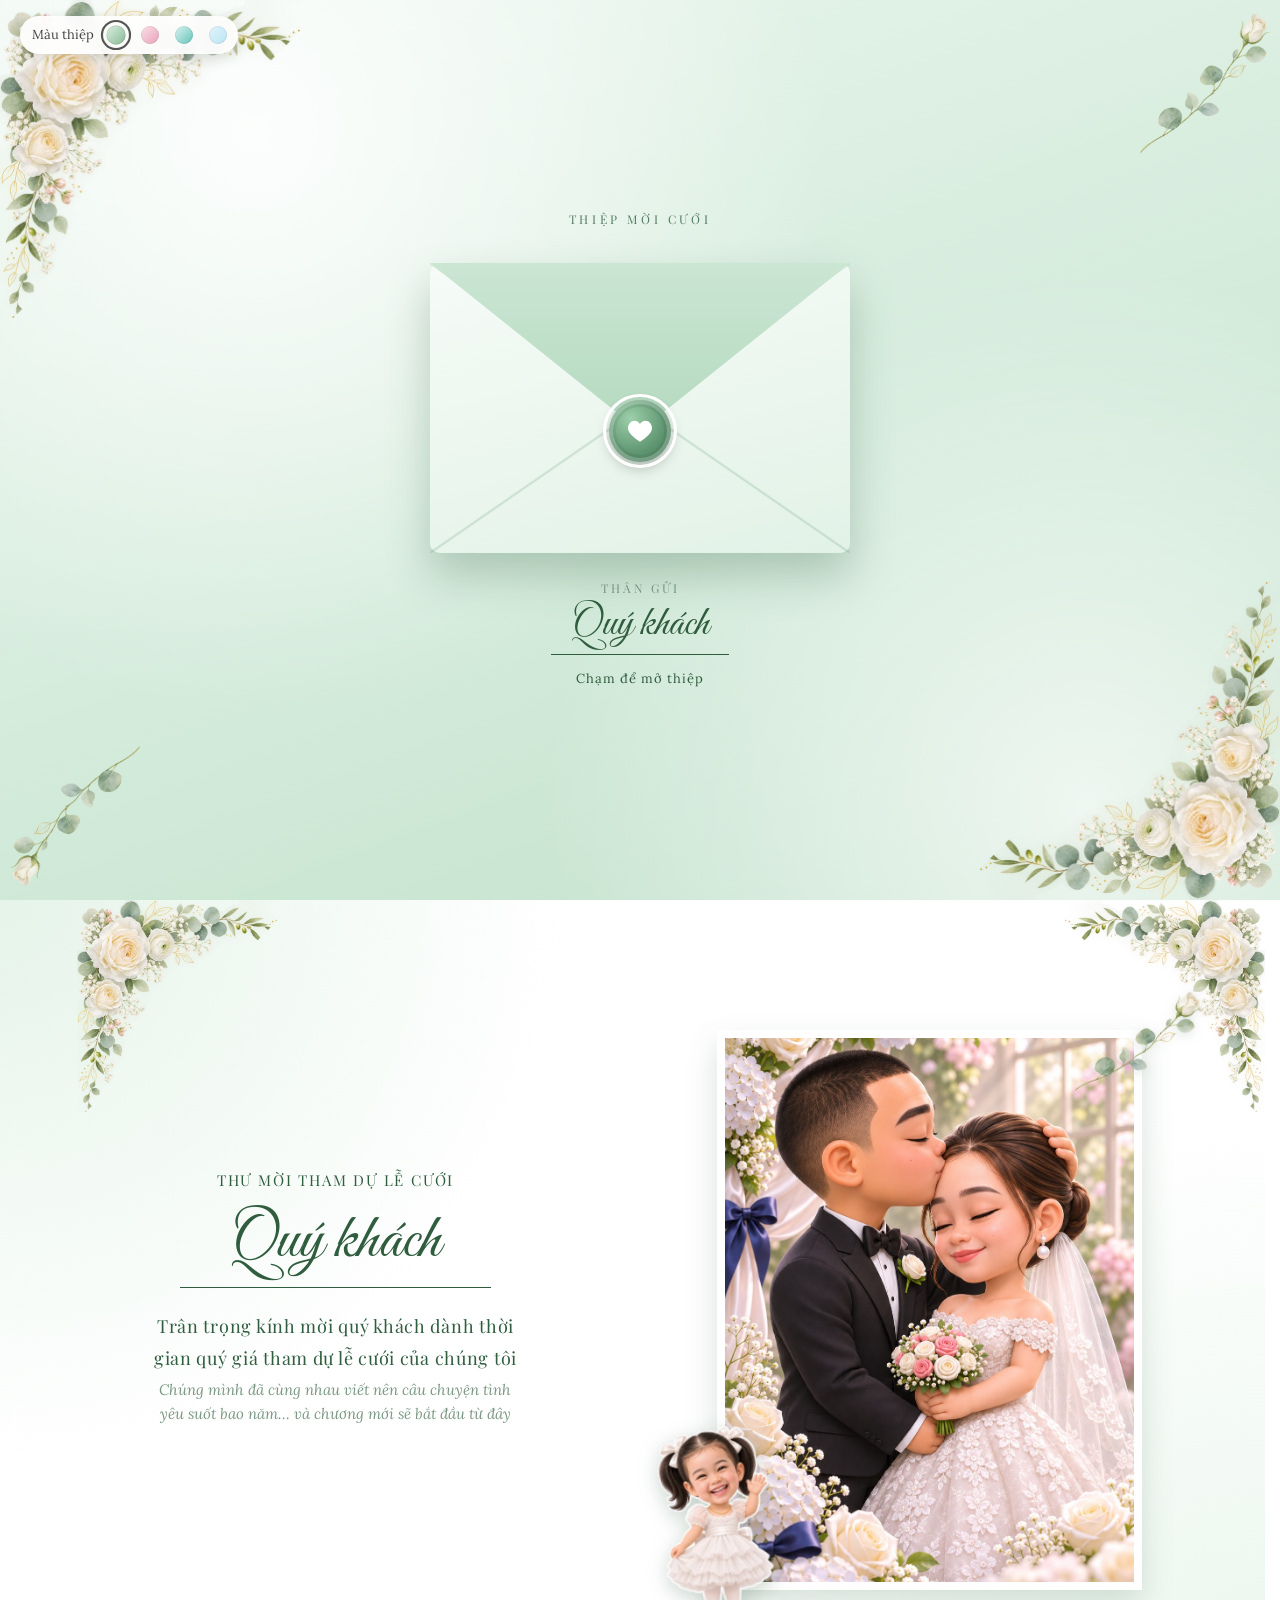
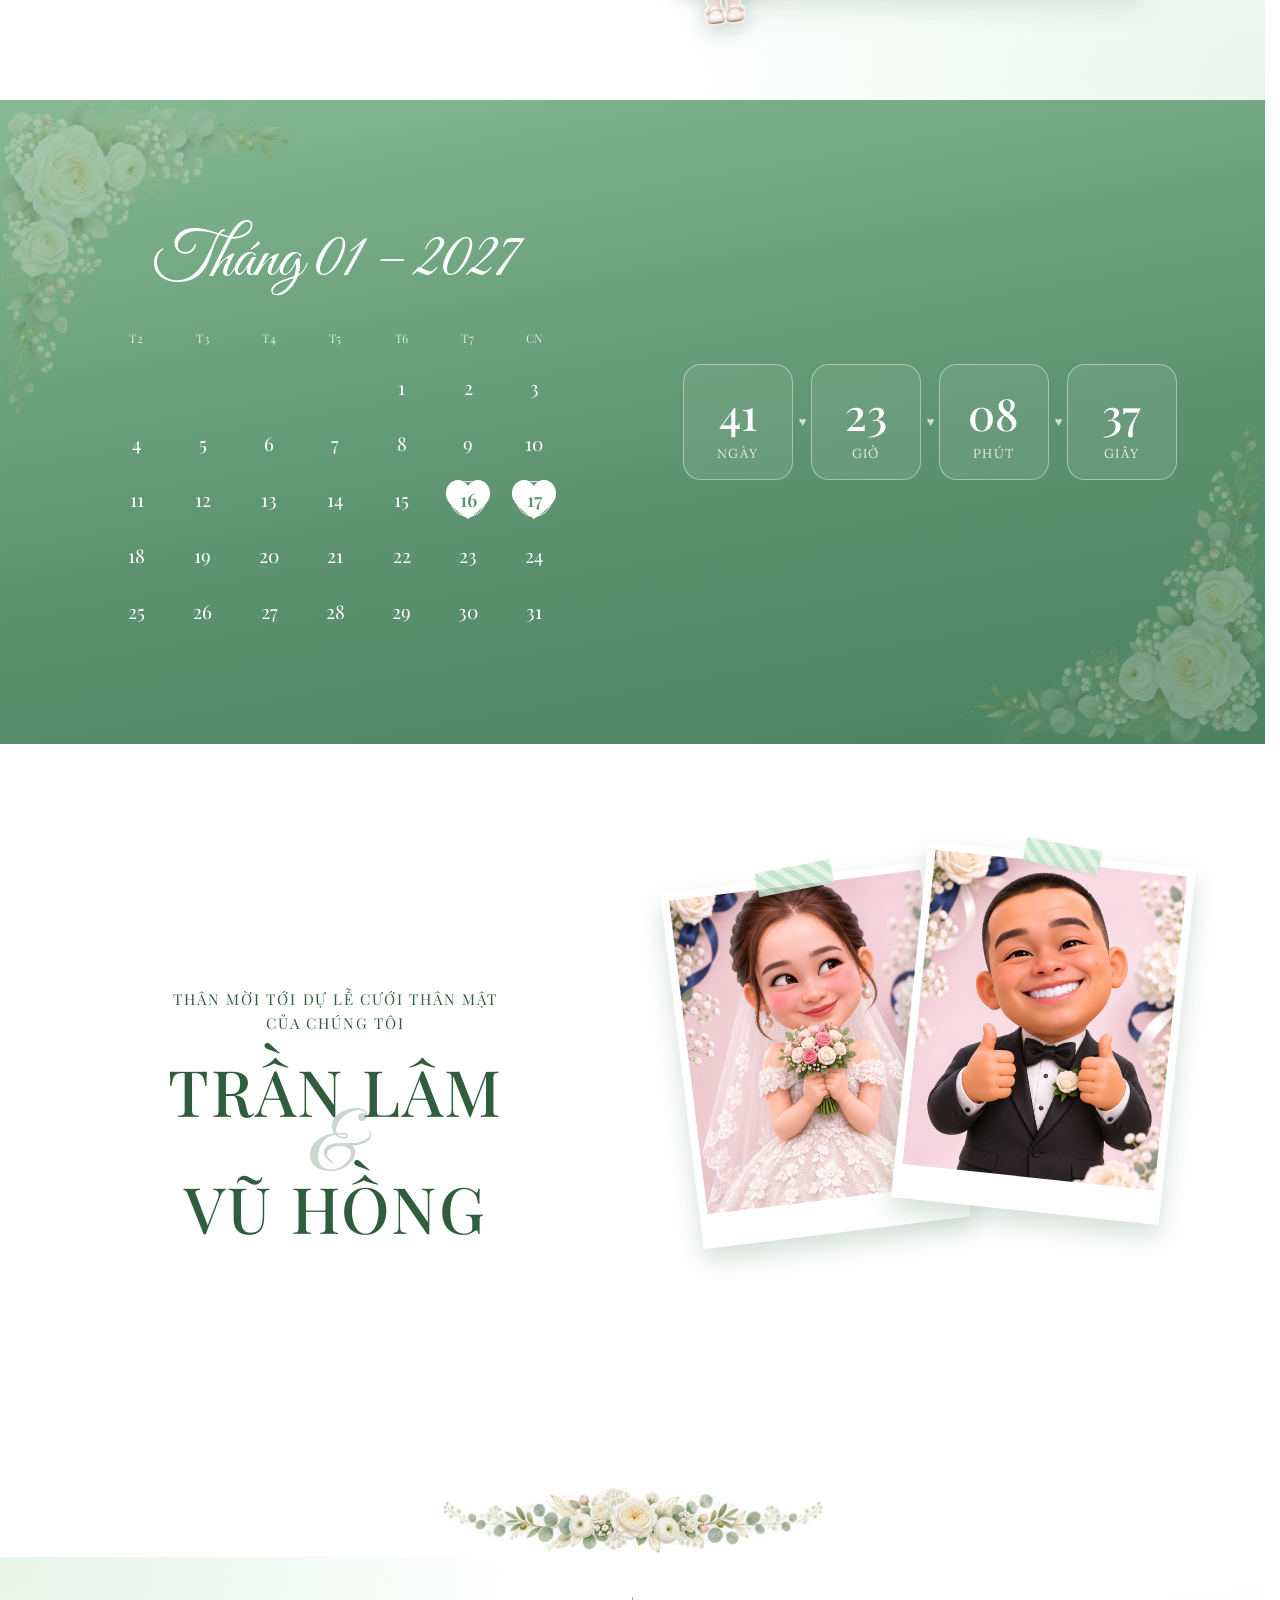
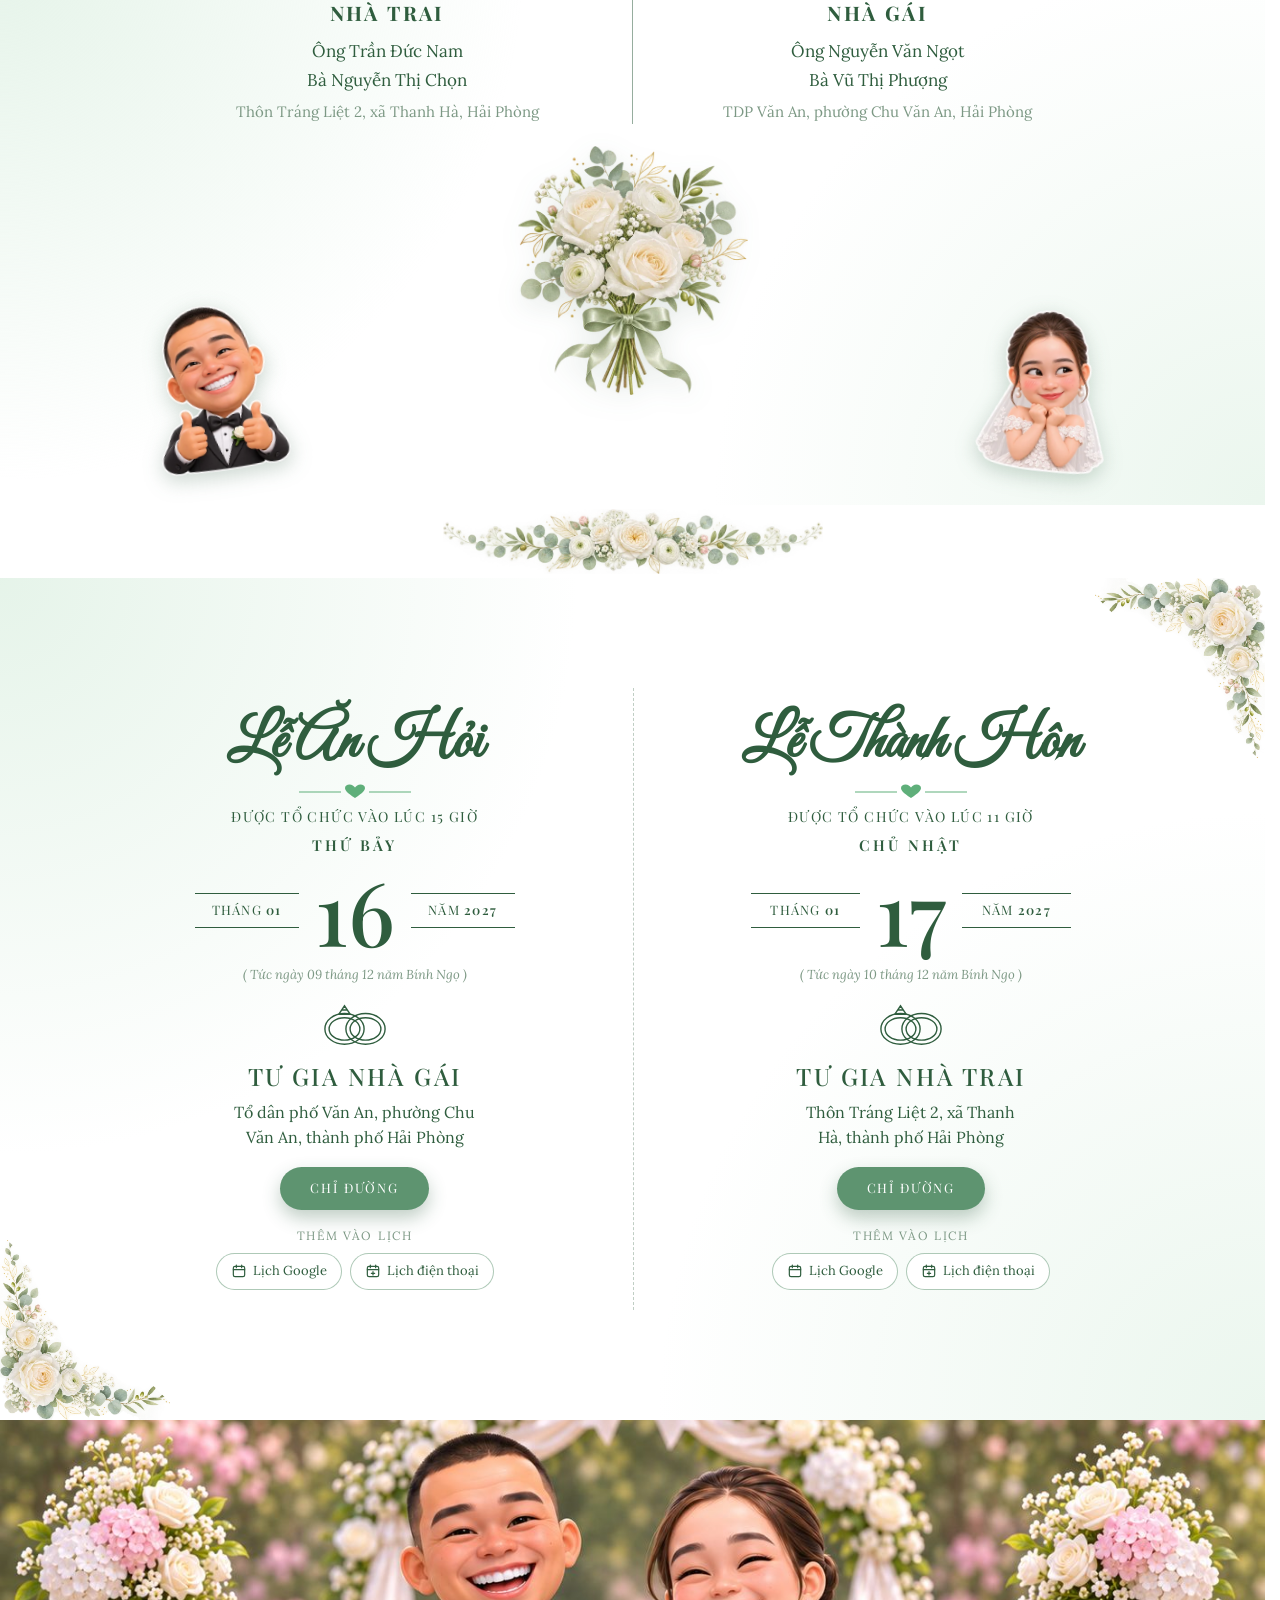
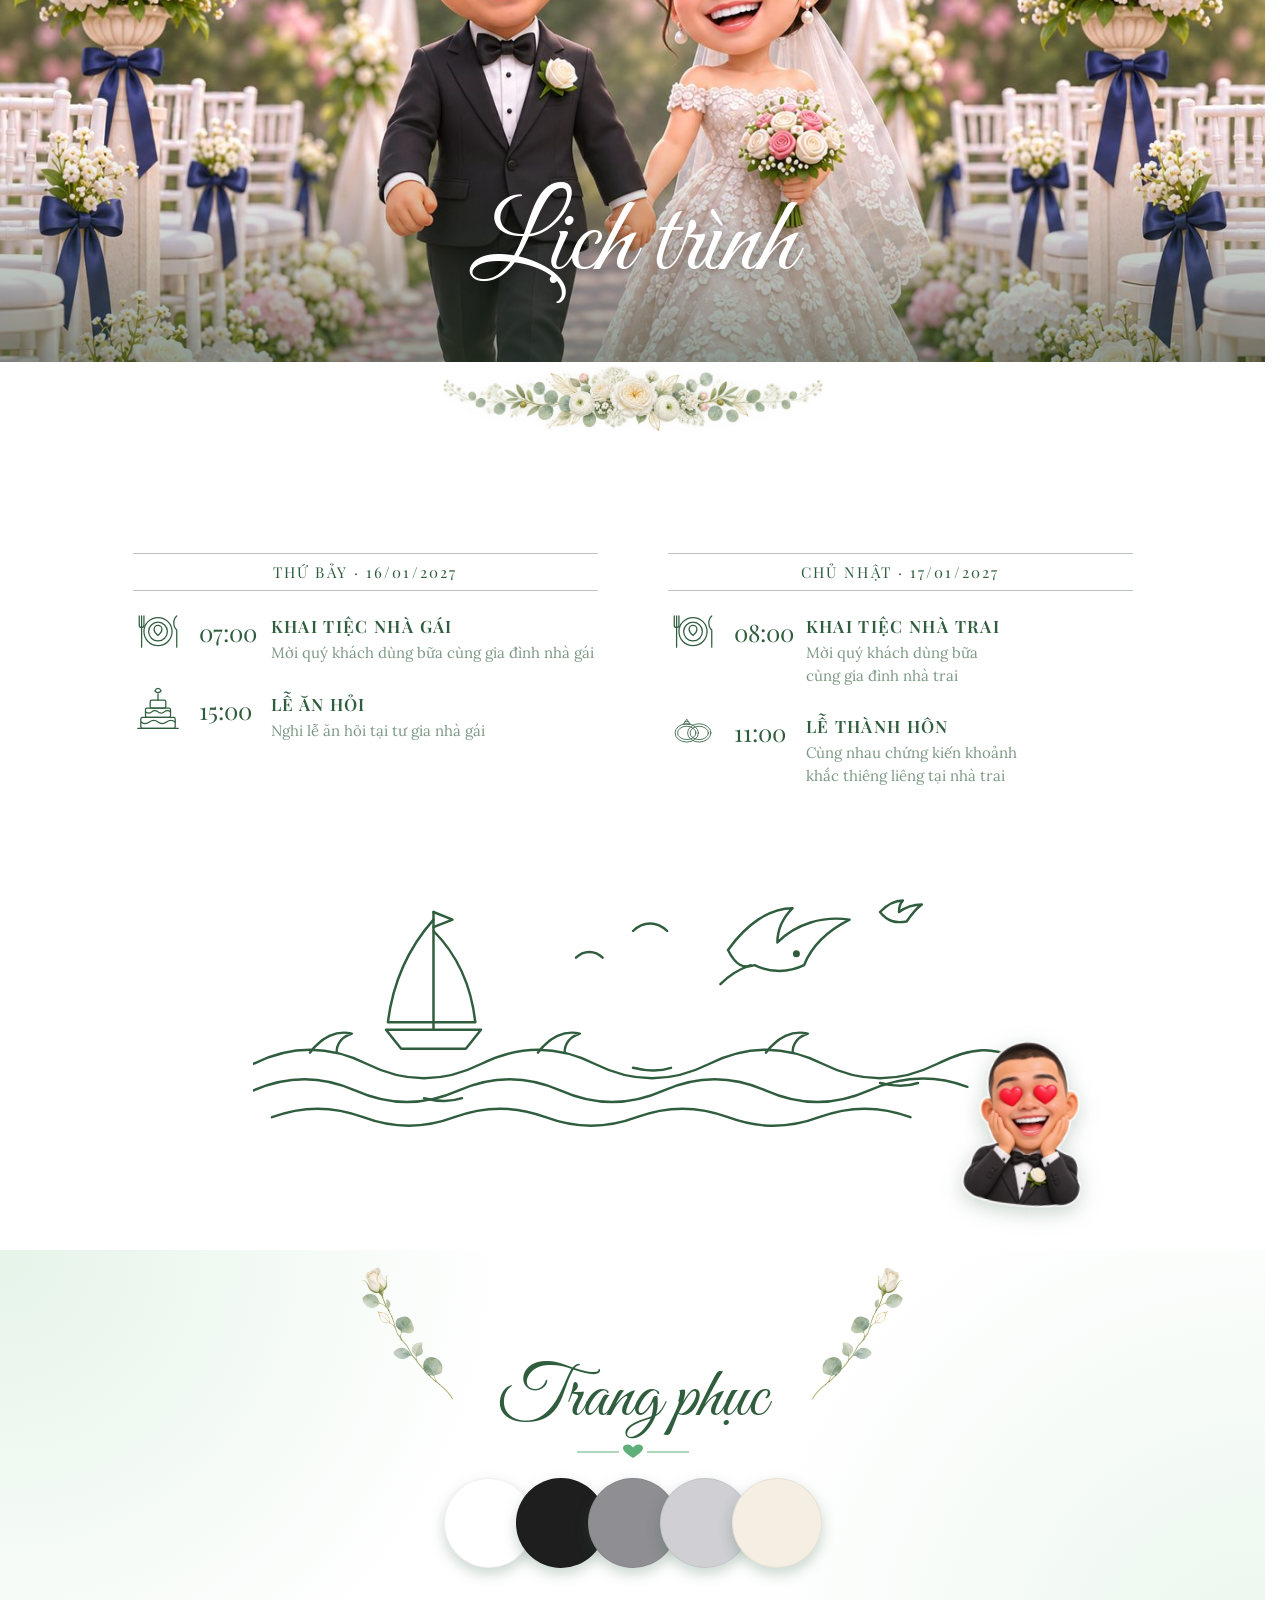
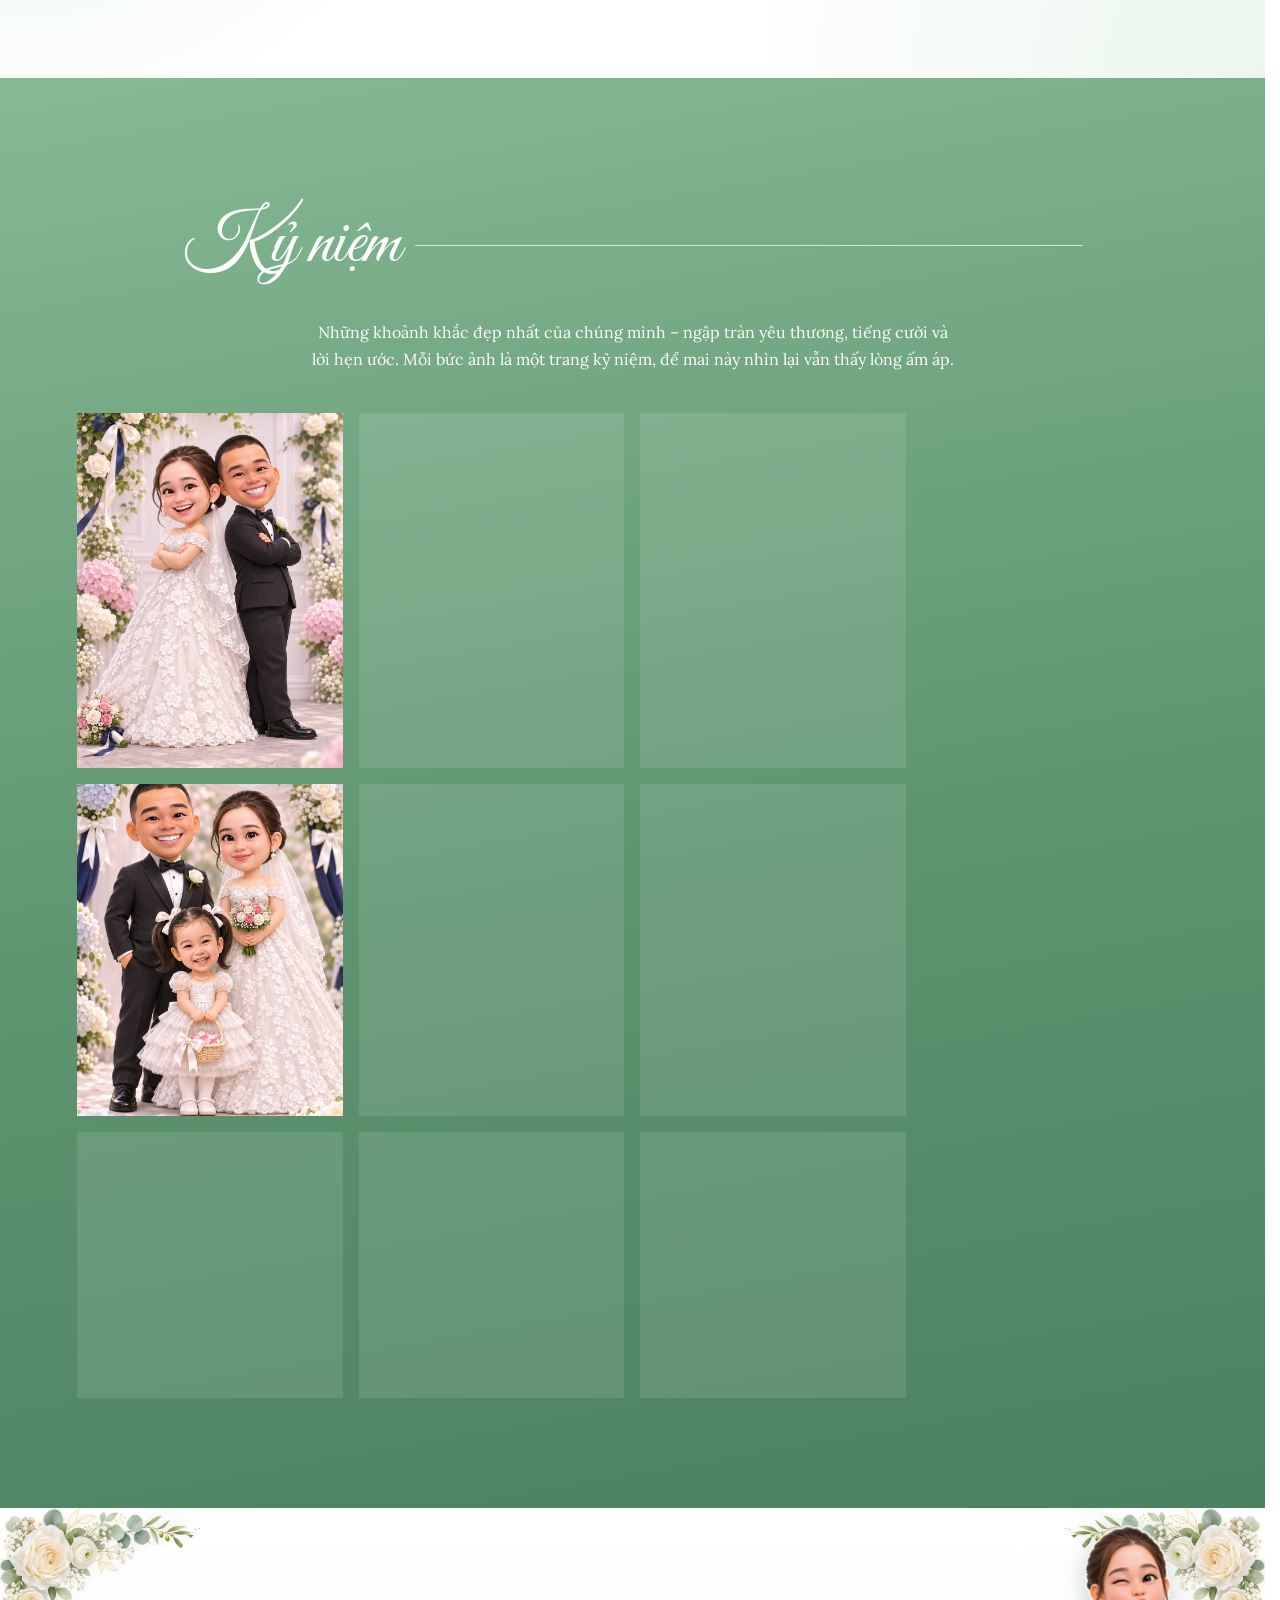
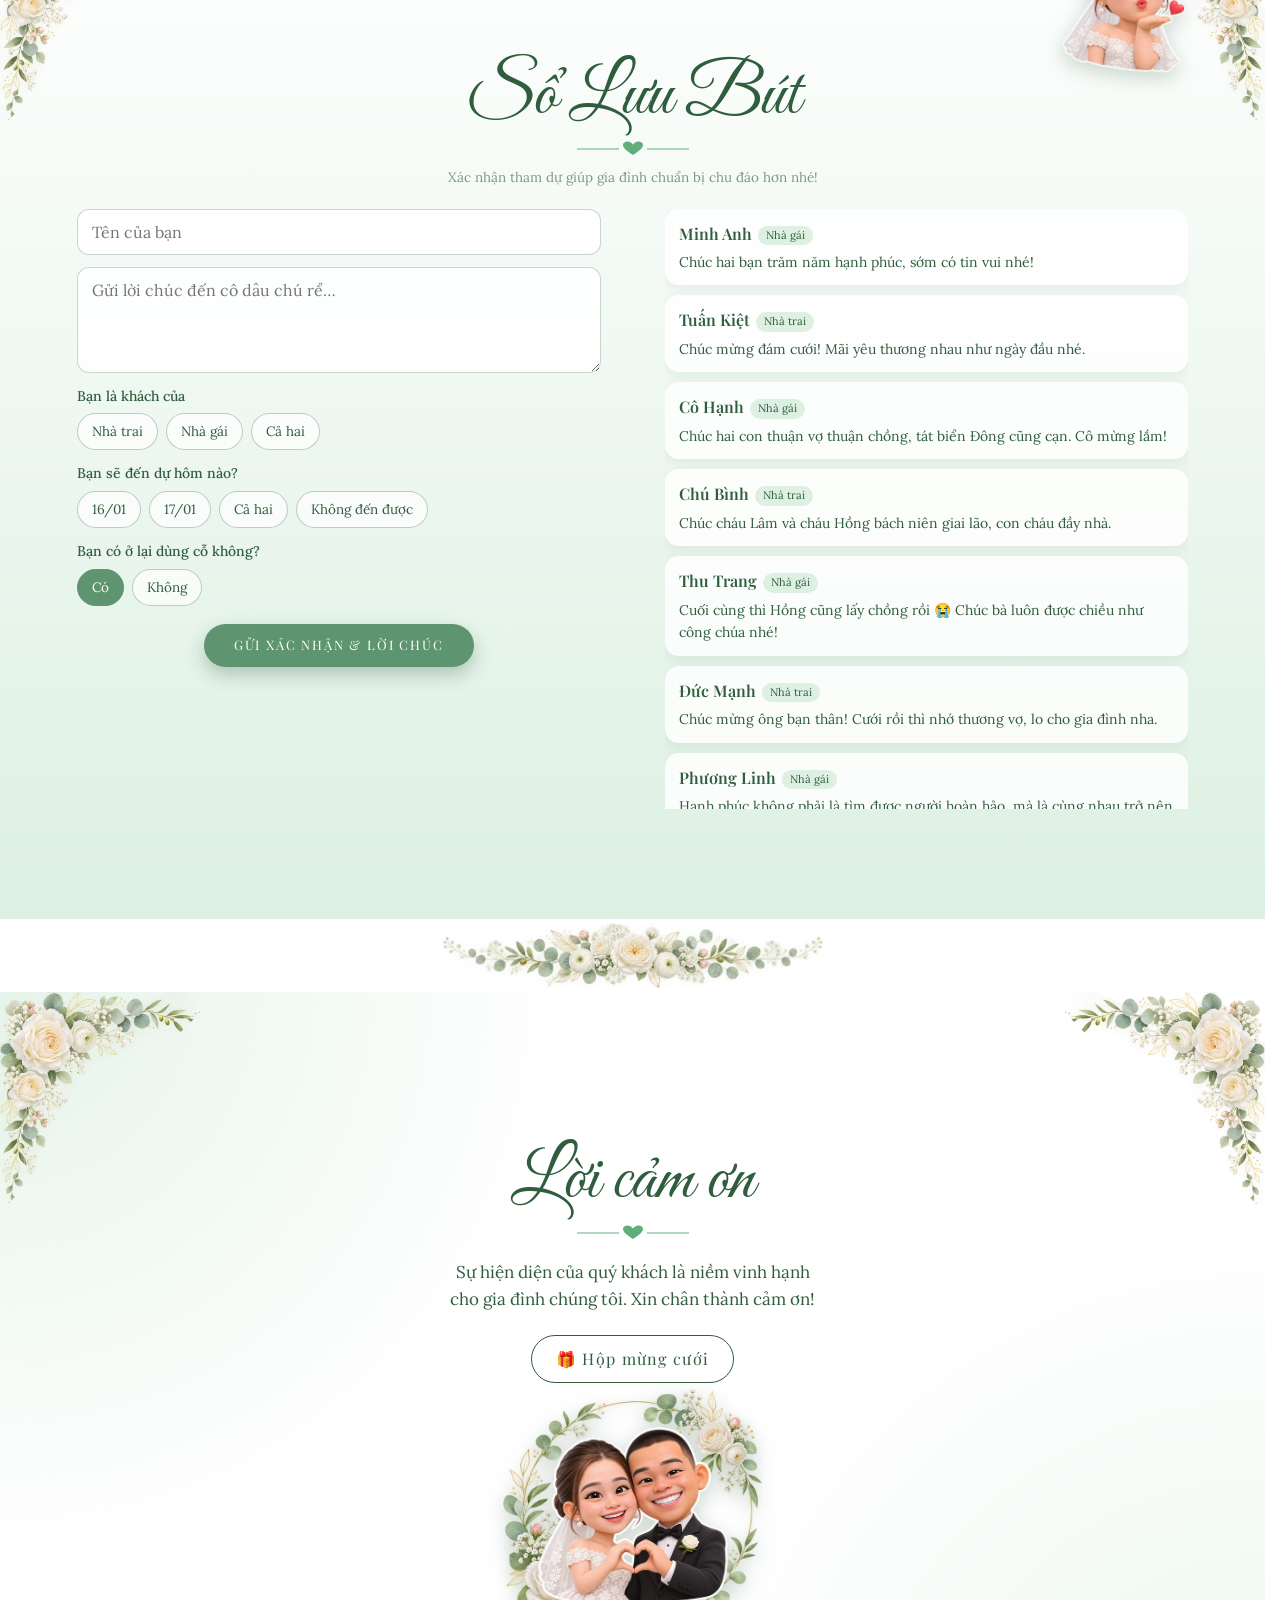
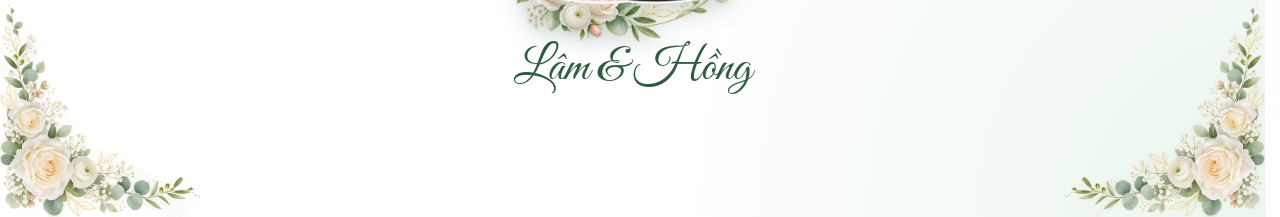
==== commit 7337dba9: "Thêm 2 bộ màu: xanh ngọc (#61C3BA) và xanh da trời pastel (#B8E5F4) Nút "Màu thiệp" giờ có 4 lựa chọ" ====
--- a/index.html
+++ b/index.html
@@ -26,7 +26,7 @@
     (function () { try {
       var q = new URLSearchParams(location.search).get("theme");
       var t = q || localStorage.getItem("wedding-theme");
-      if (t === "pink" || t === "green") document.documentElement.dataset.theme = t;
+      if (["green", "pink", "teal", "sky"].indexOf(t) > -1) document.documentElement.dataset.theme = t;
     } catch (e) {} })();
   </script>
   <link rel="stylesheet" href="style.css">
@@ -125,6 +125,8 @@
     <span class="tp-label">Màu thiệp</span>
     <button type="button" data-theme="green" aria-label="Xanh lá pastel" title="Xanh lá pastel"><i style="background:linear-gradient(135deg,#DDF0E2,#86B994)"></i></button>
     <button type="button" data-theme="pink" aria-label="Hồng pastel" title="Hồng pastel"><i style="background:linear-gradient(135deg,#FBE1EA,#E7A2B8)"></i></button>
+    <button type="button" data-theme="teal" aria-label="Xanh ngọc" title="Xanh ngọc"><i style="background:linear-gradient(135deg,#DDF3F0,#61C3BA)"></i></button>
+    <button type="button" data-theme="sky" aria-label="Xanh da trời pastel" title="Xanh da trời pastel"><i style="background:linear-gradient(135deg,#E3F4FB,#B8E5F4)"></i></button>
   </div>
 
   <!-- Màn hình mở thiệp -->
--- a/style.css
+++ b/style.css
@@ -28,6 +28,30 @@
   --op1: #FDF2F6; --op2: #F9DDE7; --op3: #F3C8D7;
   --env-back: #F8DDE6; --env-f1: #FFF8FA; --env-f2: #F9E4EB; --flap1: #F5CBD8; --flap2: #EDB2C5;
   --seal1: #F3B3C7; --seal3: #B95D7F;
+}
+
+/* ---------- Bộ màu XANH NGỌC (#61C3BA) ---------- */
+html[data-theme="teal"] {
+  --pastel: #DDF3F0;  --ink: #1F5E58;  --ink-2: #174A45;
+  --sea: #389A91;     --sea-2: #61C3BA; --deep: #2B7D76;
+  --accent: #4DB6AC;  --muted: #6E9C97; --muted-2: #46736E; --page-bg: #EAF7F5;
+  --ink-rgb: 31,94,88; --deep-rgb: 16,52,49; --sea-rgb: 56,154,145; --sea2-rgb: 97,195,186;
+  --pastel-rgb: 221,243,240; --accent-rgb: 77,182,172; --washi-rgb: 178,228,222;
+  --op1: #ECF9F7; --op2: #D3F0EC; --op3: #BDE7E1;
+  --env-back: #D6F0EC; --env-f1: #F5FCFB; --env-f2: #E0F4F1; --flap1: #C3EAE4; --flap2: #A6DED6;
+  --seal1: #8FD8CF; --seal3: #2B7D76;
+}
+
+/* ---------- Bộ màu XANH DA TRỜI PASTEL (#B8E5F4) ---------- */
+html[data-theme="sky"] {
+  --pastel: #E3F4FB;  --ink: #24587A;  --ink-2: #1B4560;
+  --sea: #4A98BE;     --sea-2: #8CCDE6; --deep: #3A7FA3;
+  --accent: #6BB8DA;  --muted: #7A98AA; --muted-2: #4F7287; --page-bg: #EEF8FC;
+  --ink-rgb: 36,88,122; --deep-rgb: 18,44,61; --sea-rgb: 74,152,190; --sea2-rgb: 140,205,230;
+  --pastel-rgb: 227,244,251; --accent-rgb: 107,184,218; --washi-rgb: 184,229,244;
+  --op1: #F0FAFD; --op2: #DCF1F9; --op3: #C6E8F5;
+  --env-back: #D9F0F9; --env-f1: #F7FCFE; --env-f2: #E3F4FB; --flap1: #C9EAF6; --flap2: #B8E5F4;
+  --seal1: #A3DAEF; --seal3: #3A7FA3;
 }
 
 *, *::before, *::after { box-sizing: border-box; }
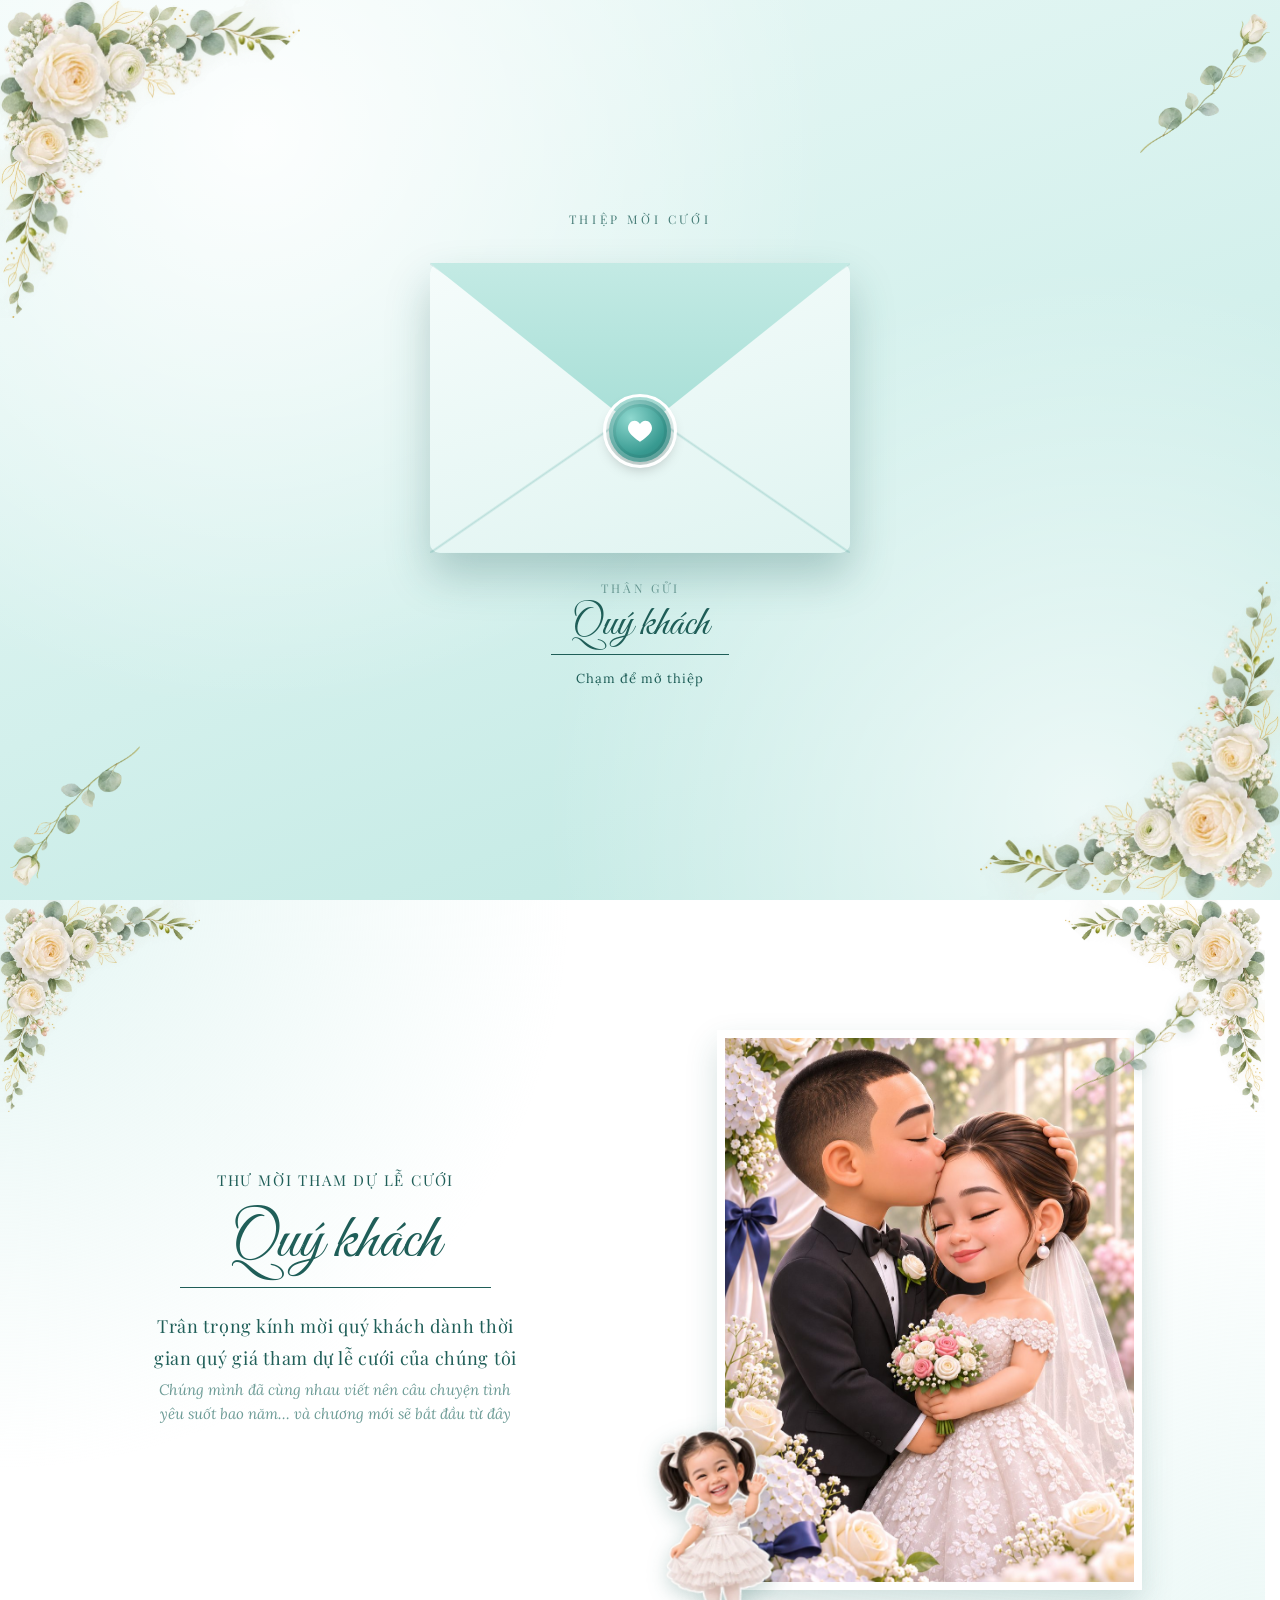
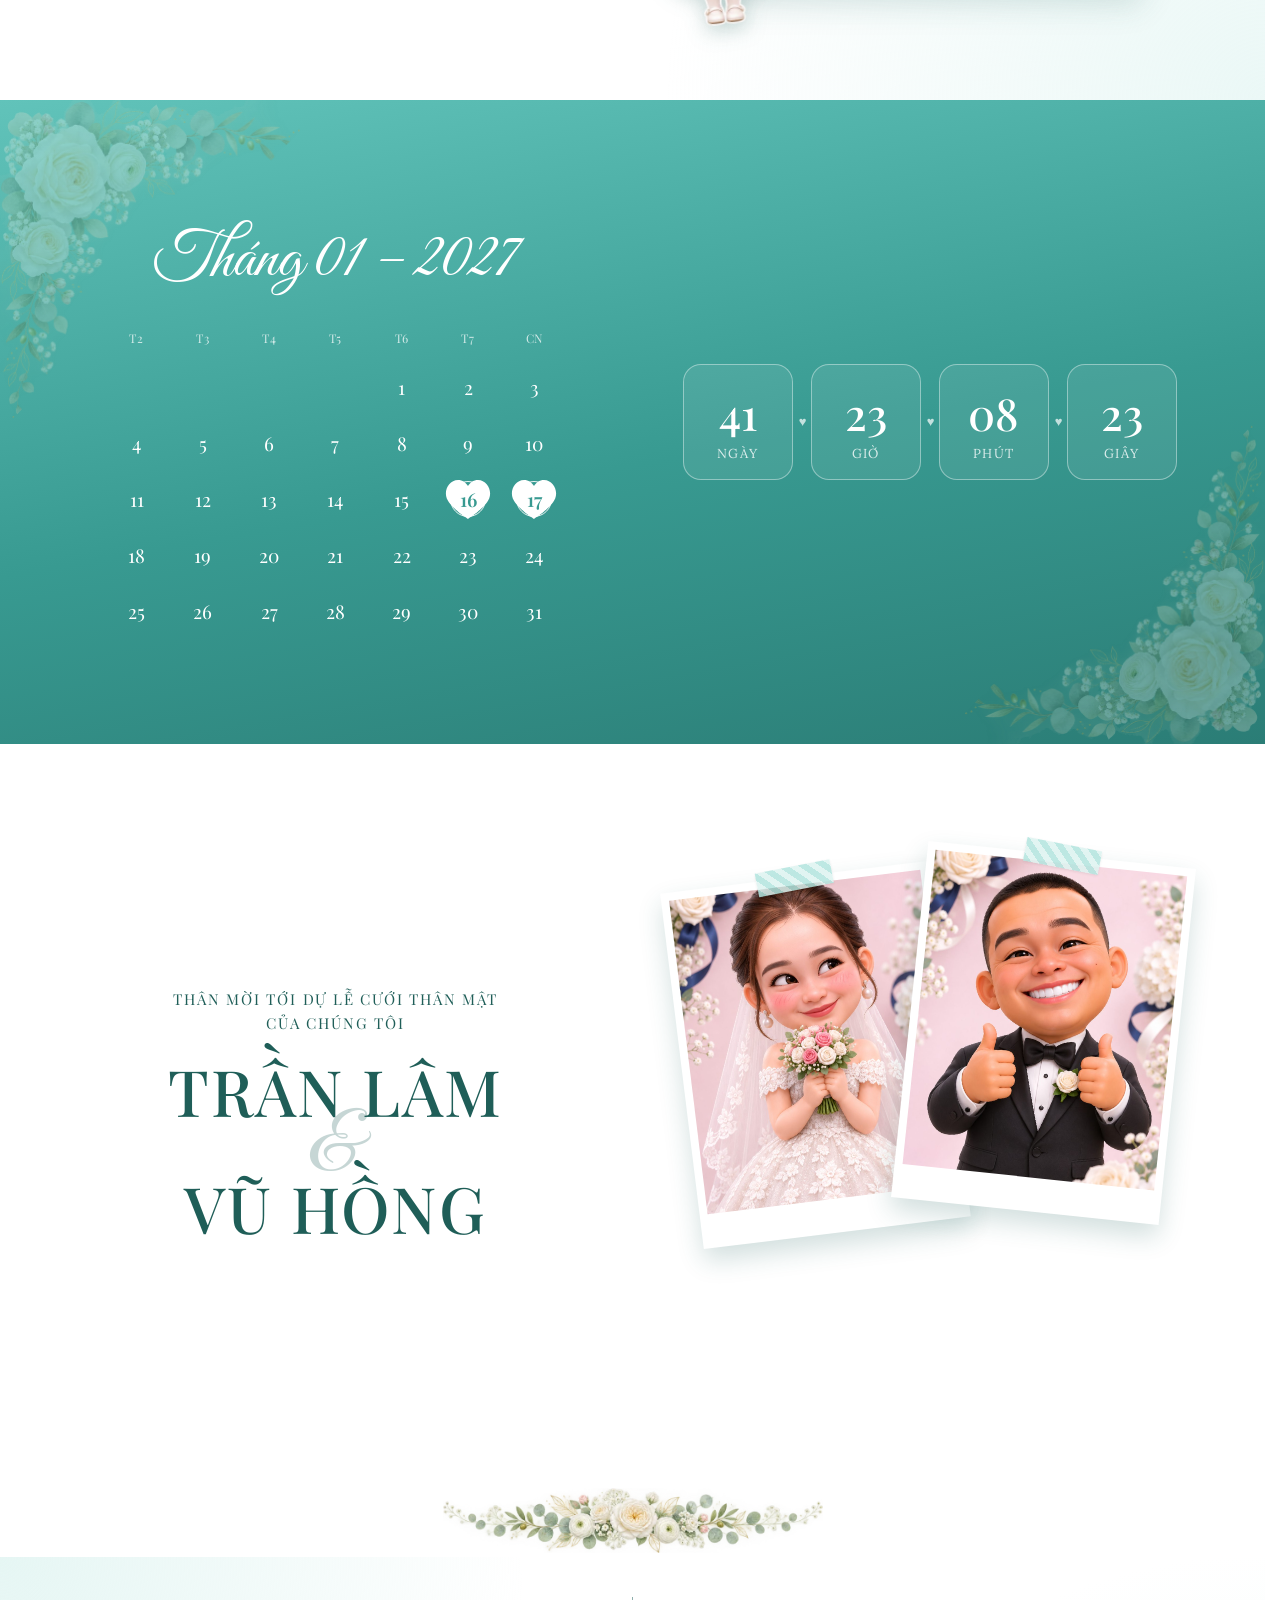
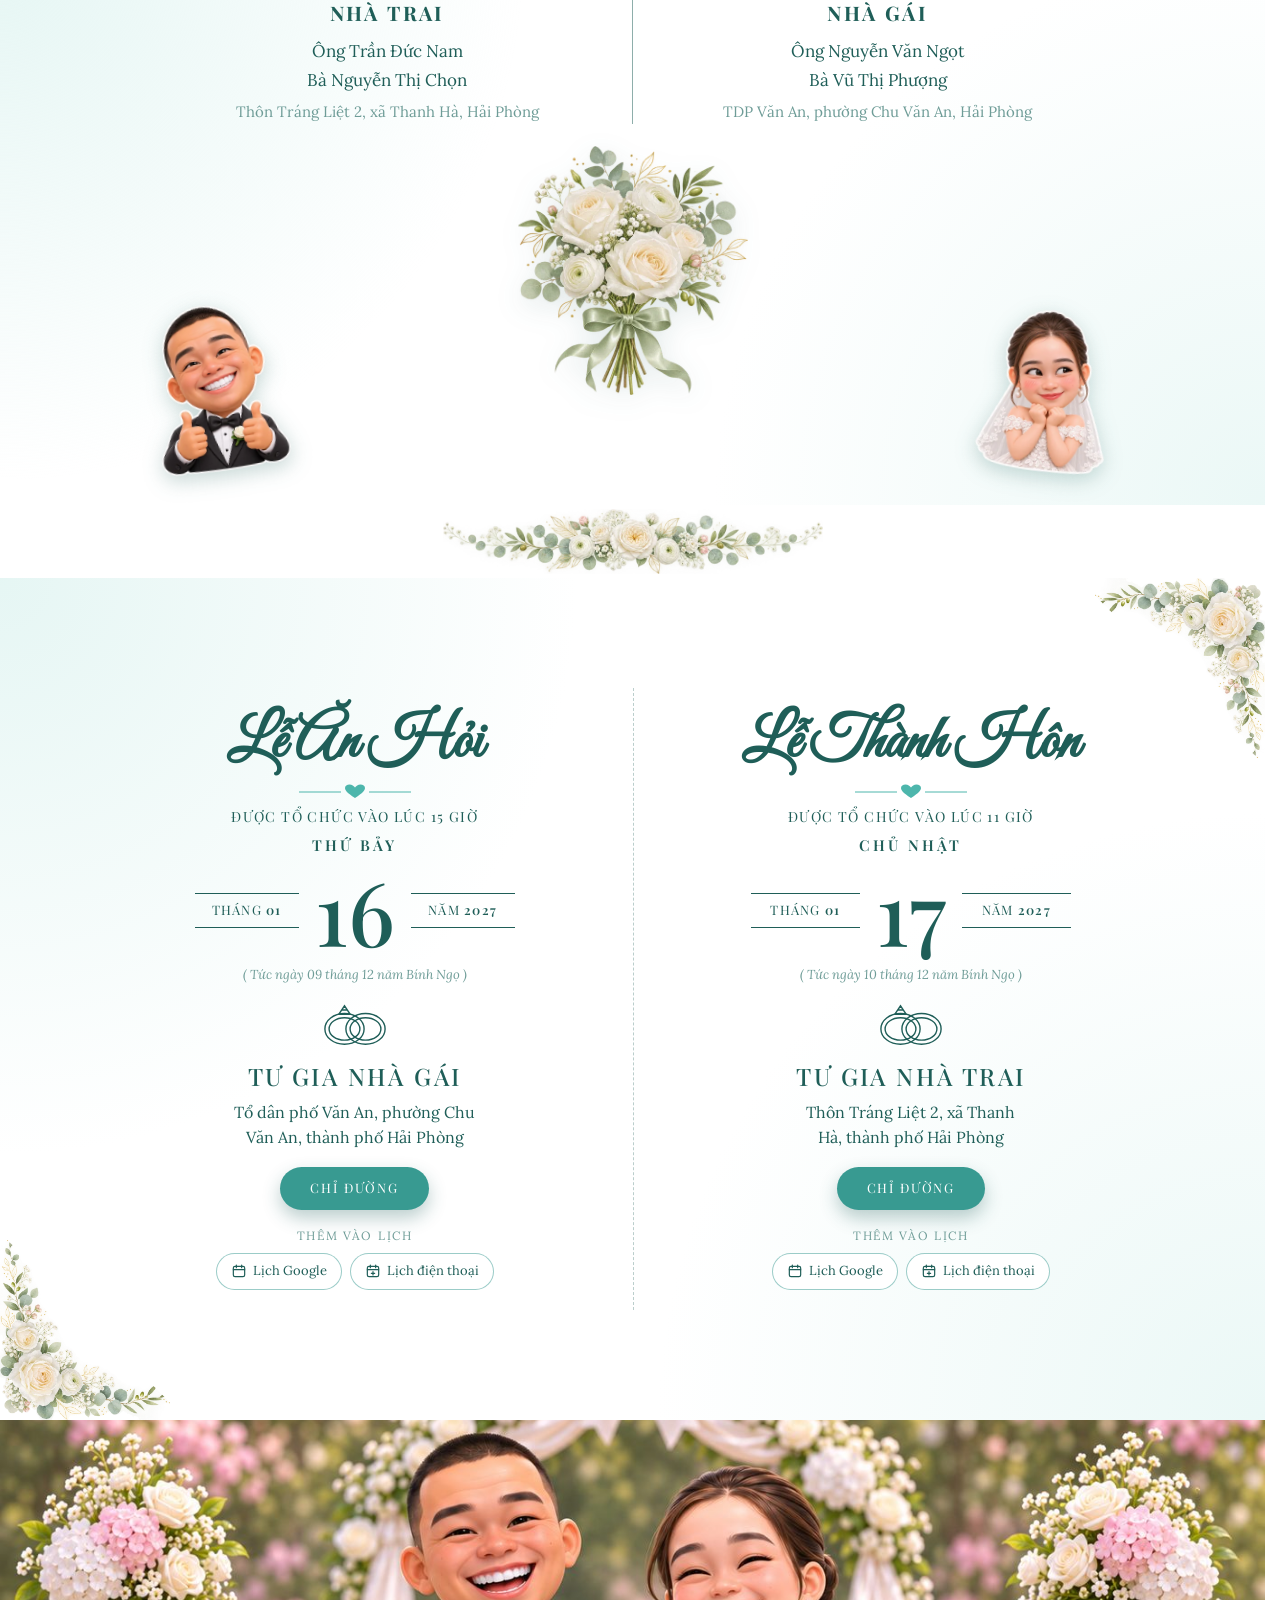
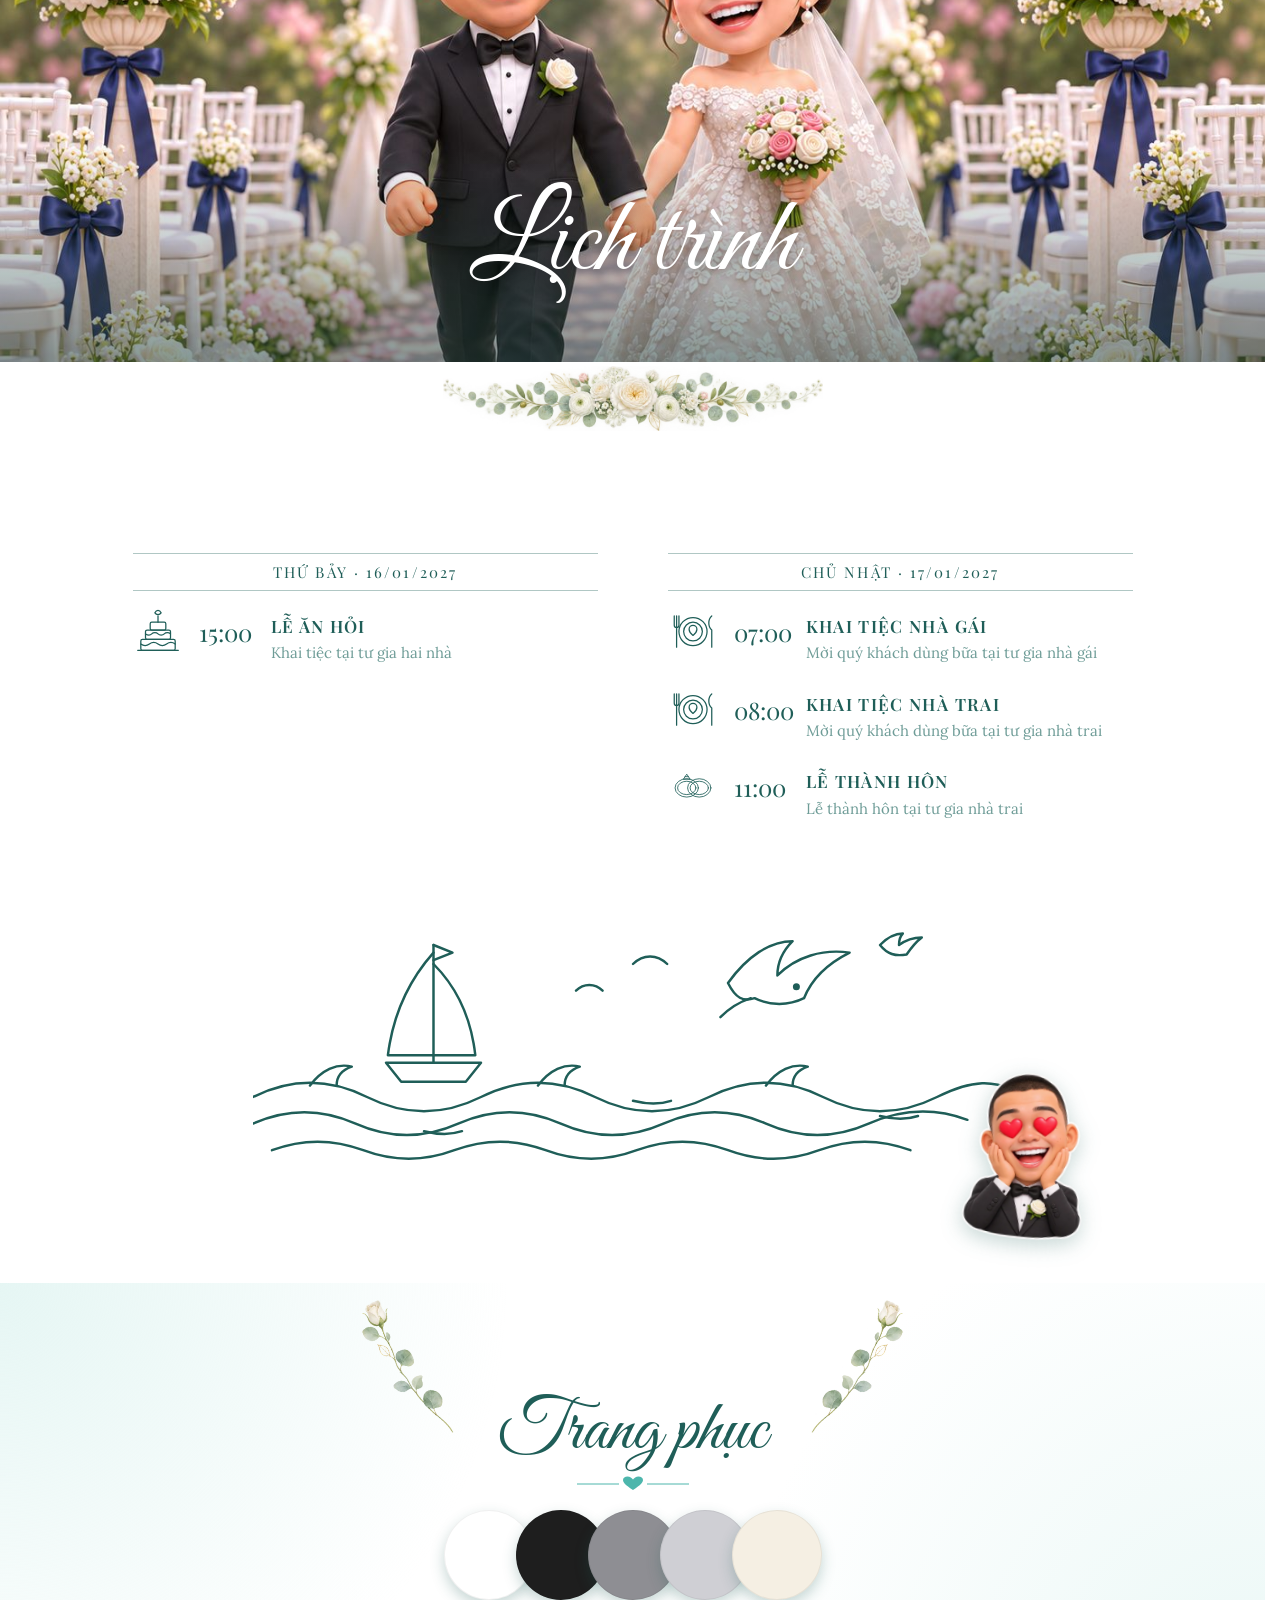
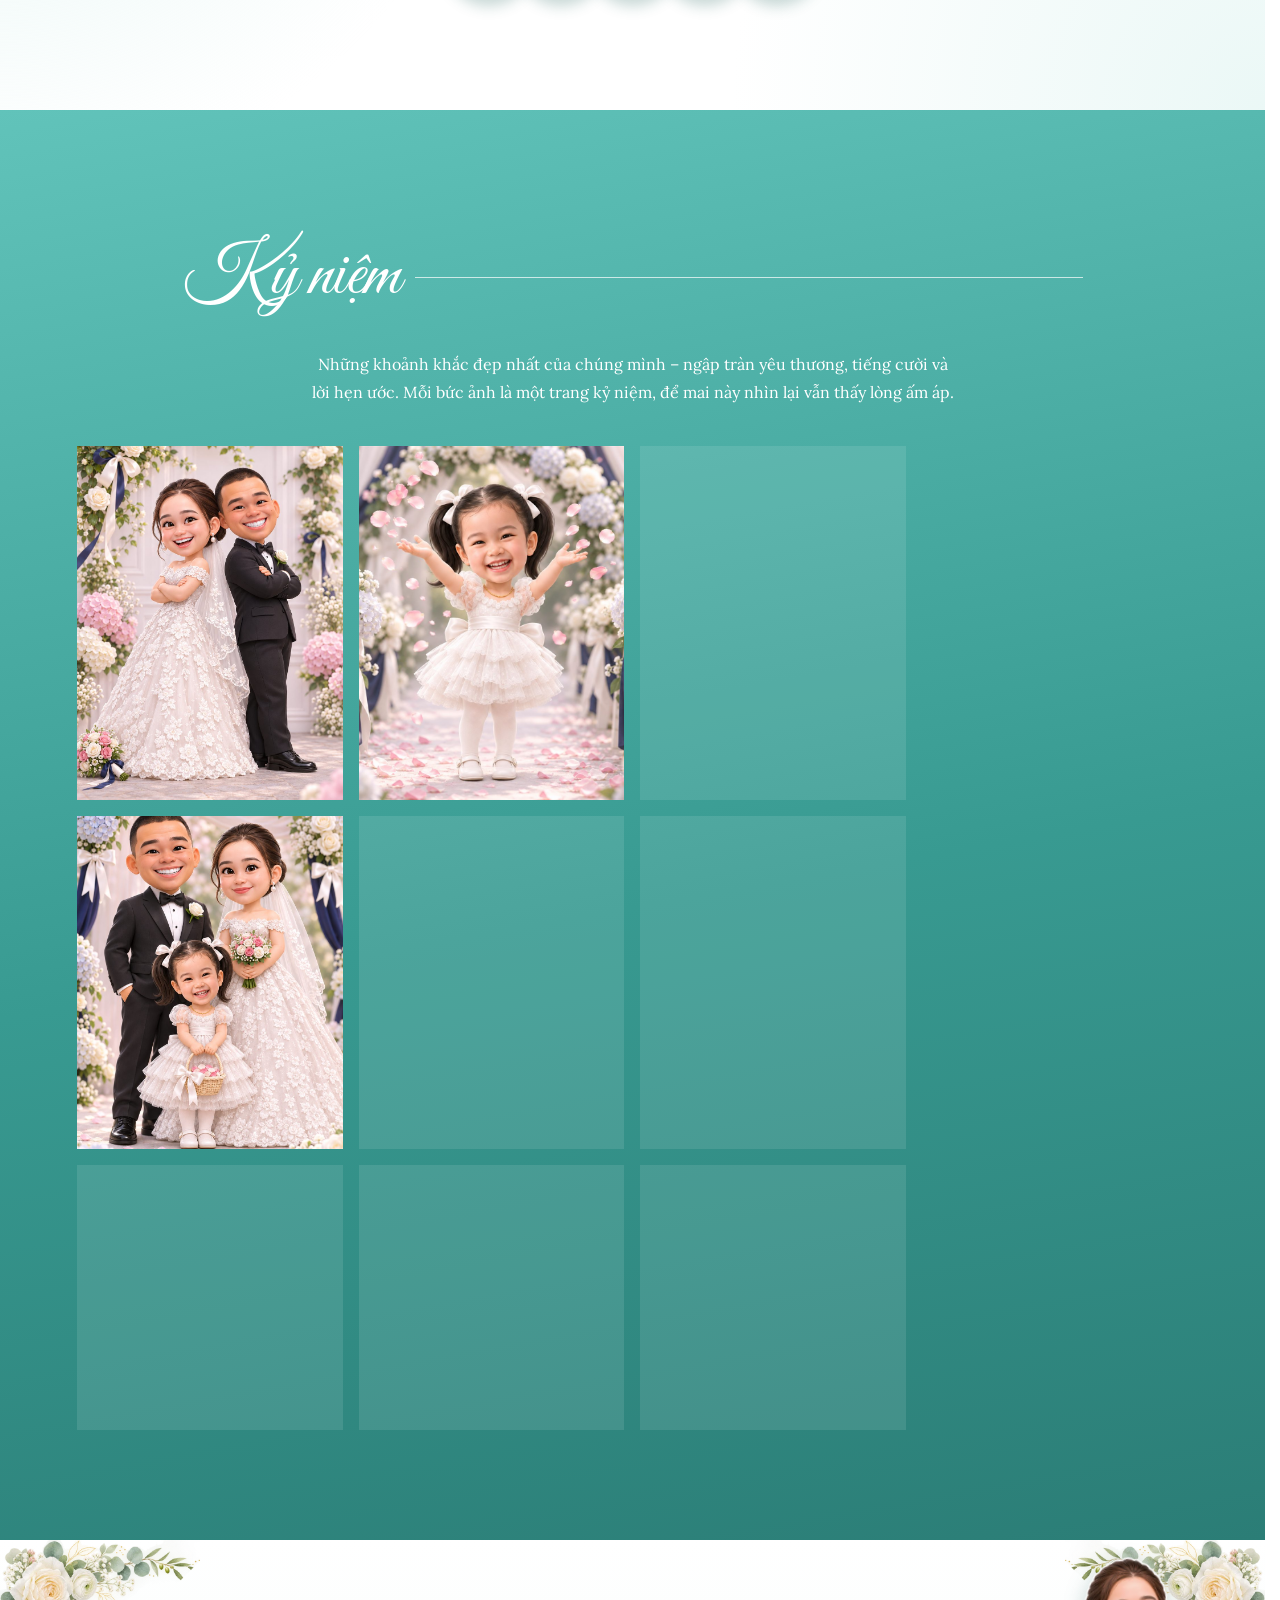
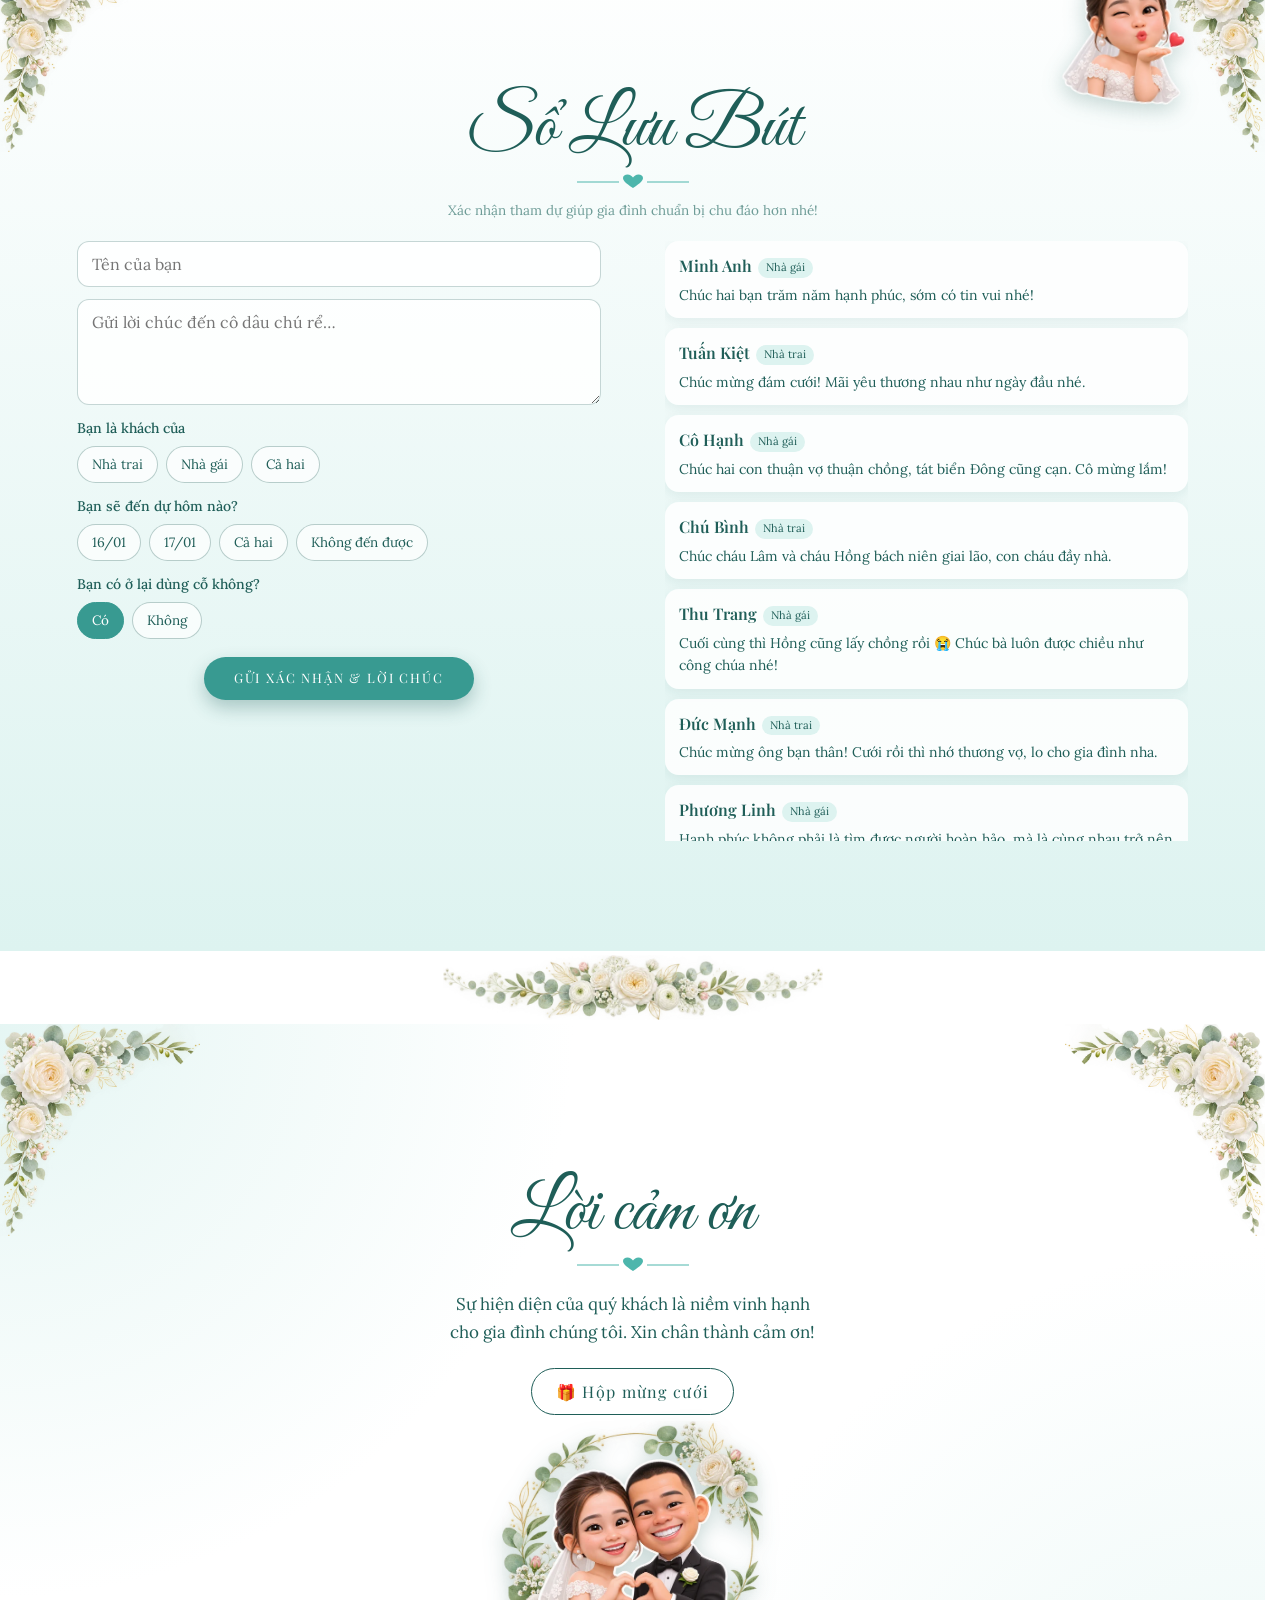
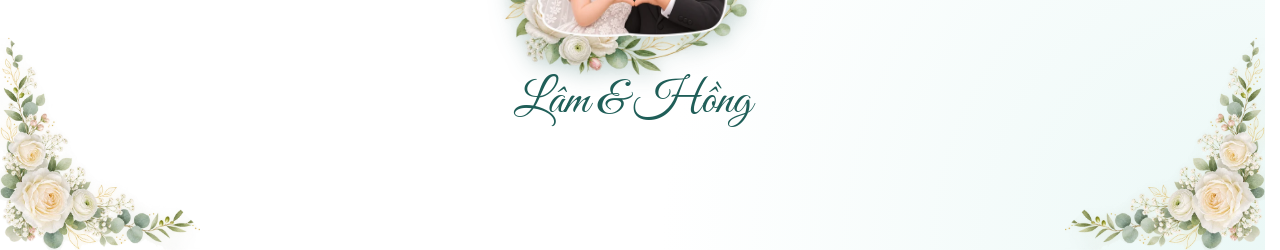
==== commit 927072fa: "Thêm trang quản lý khách mời, màu thiệp ngẫu nhiên và sửa giao diện - admin.html: thêm khách (từng n" ====
--- a/index.html
+++ b/index.html
@@ -21,13 +21,32 @@
   <link rel="preconnect" href="https://fonts.googleapis.com">
   <link rel="preconnect" href="https://fonts.gstatic.com" crossorigin>
   <link href="https://fonts.googleapis.com/css2?family=Playfair+Display:wght@400;500;600&family=Great+Vibes&family=Lora:ital,wght@0,400;0,500;1,400&display=swap&subset=vietnamese" rel="stylesheet">
+  <script src="config.js"></script>
   <script>
-    /* áp bộ màu trước khi vẽ trang (tránh nháy màu): ?theme=pink | lựa chọn đã lưu */
-    (function () { try {
-      var q = new URLSearchParams(location.search).get("theme");
-      var t = q || localStorage.getItem("wedding-theme");
-      if (["green", "pink", "teal", "sky"].indexOf(t) > -1) document.documentElement.dataset.theme = t;
-    } catch (e) {} })();
+    /* Chọn bộ màu trước khi vẽ trang (tránh nháy màu).
+       ?theme=... → màu đó | theme: "auto" → mỗi lần mở một màu khác, xoay vòng đủ 4 màu | còn lại → màu cố định */
+    (function () {
+      var ALL = ["green", "pink", "teal", "sky"], t = "green";
+      try {
+        var q = new URLSearchParams(location.search).get("theme");
+        var cfg = (window.WEDDING && window.WEDDING.theme) || "green";
+        if (ALL.indexOf(q) > -1) t = q;
+        else if (cfg === "auto") {
+          var last = localStorage.getItem("wedding-theme-last");
+          var bag = (localStorage.getItem("wedding-theme-bag") || "").split(",").filter(function (x) { return ALL.indexOf(x) > -1; });
+          if (!bag.length) {           // hết lượt → xáo lại 4 màu, không trùng màu lần trước
+            bag = ALL.slice().sort(function () { return Math.random() - 0.5; });
+            if (bag[0] === last) bag.push(bag.shift());
+          }
+          t = bag.shift();
+          localStorage.setItem("wedding-theme-bag", bag.join(","));
+          localStorage.setItem("wedding-theme-last", t);
+        } else if (ALL.indexOf(cfg) > -1) t = cfg;
+      } catch (e) {
+        if (window.WEDDING && window.WEDDING.theme === "auto") t = ALL[Math.floor(Math.random() * ALL.length)];
+      }
+      document.documentElement.dataset.theme = t;
+    })();
   </script>
   <link rel="stylesheet" href="style.css">
   <link rel="preload" as="image" href="images/cover.jpg" media="(max-width: 1023px), (orientation: portrait)">
@@ -339,7 +358,6 @@
     </div>
   </div>
 
-  <script src="config.js"></script>
   <script src="main.js"></script>
 </body>
 </html>
--- a/style.css
+++ b/style.css
@@ -633,6 +633,8 @@
    ===================================================================== */
 .sec, .opener { isolation: isolate; }
 .deco { position: absolute; z-index: -1; height: auto; pointer-events: none; user-select: none; -webkit-user-select: none; }
+/* hoa trang trí không thuộc lưới cột (bản máy tính chia 2 cột) → luôn bám mép của cả phần */
+.sec > .deco { grid-column: auto; grid-row: auto; }
 .fc { width: 120px; }
 .fc.tl { top: 0; left: 0; }
 .fc.tr { top: 0; right: 0; transform: scaleX(-1); }
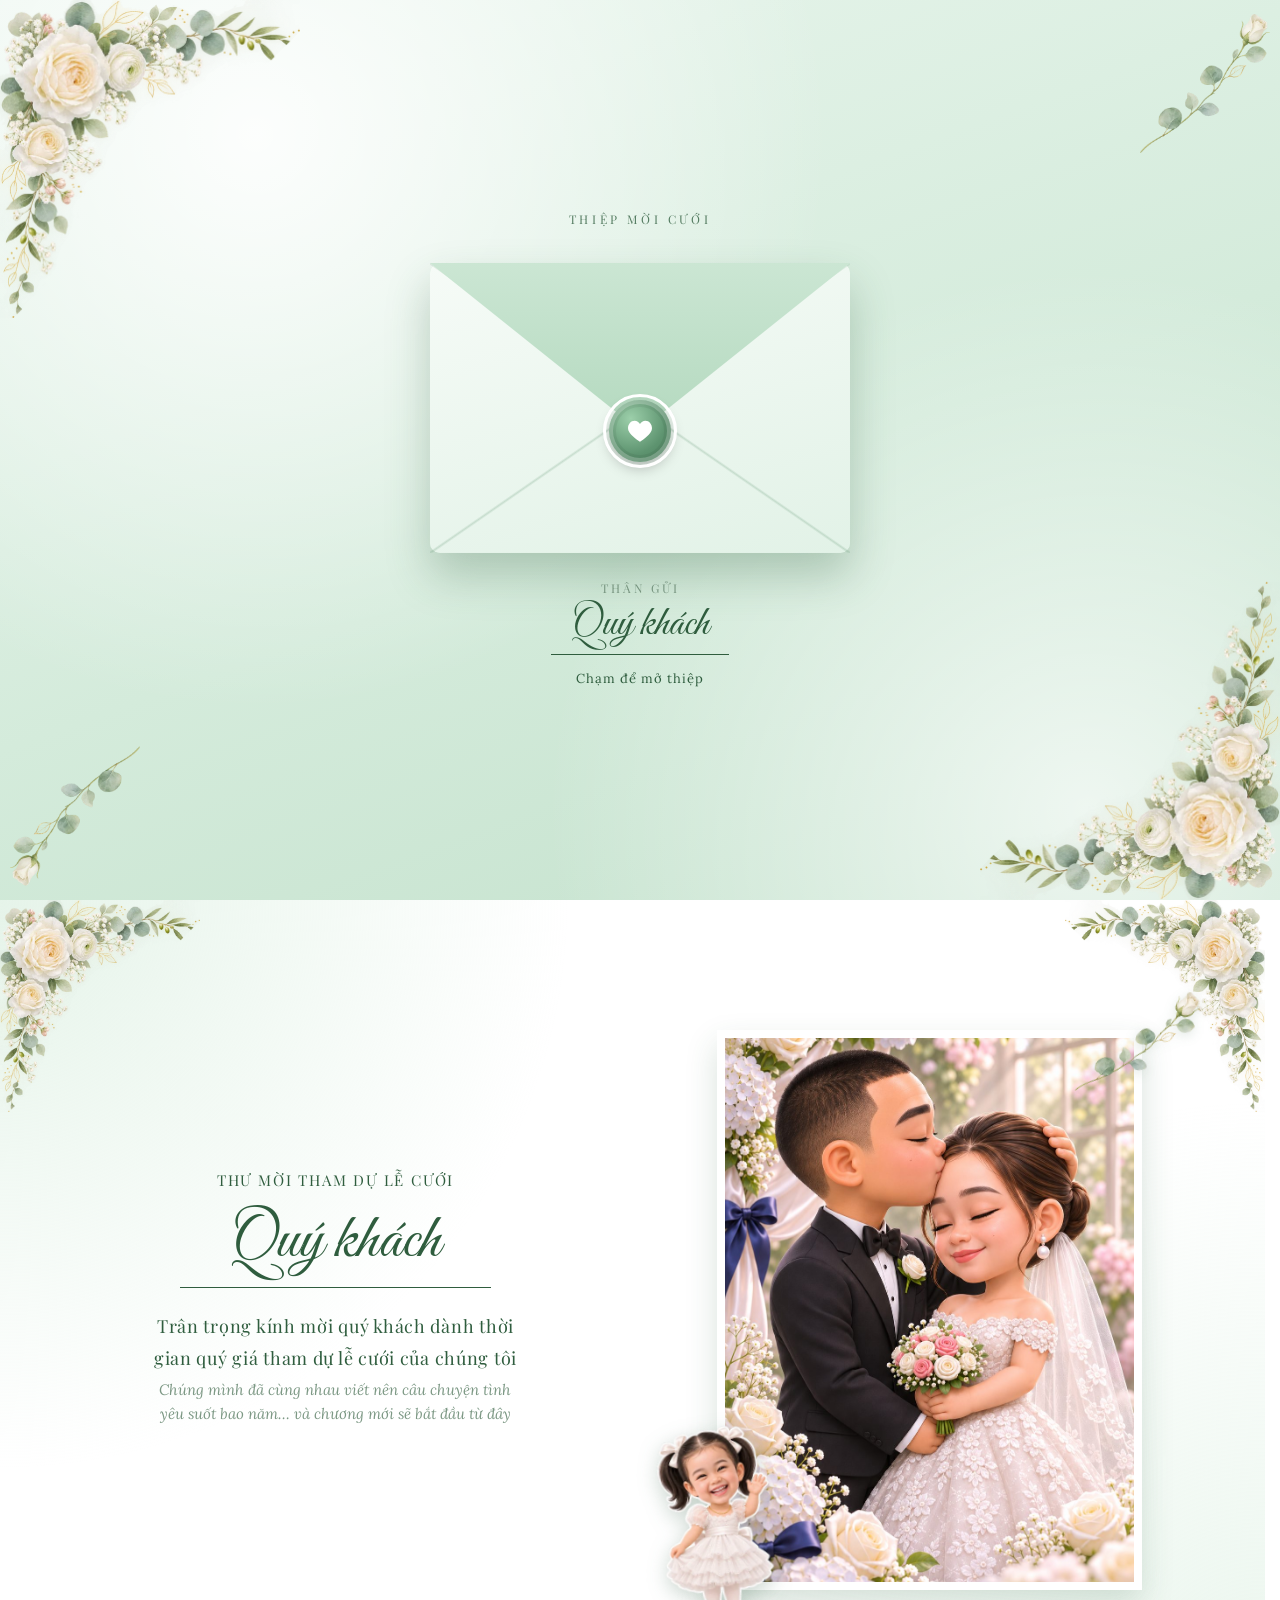
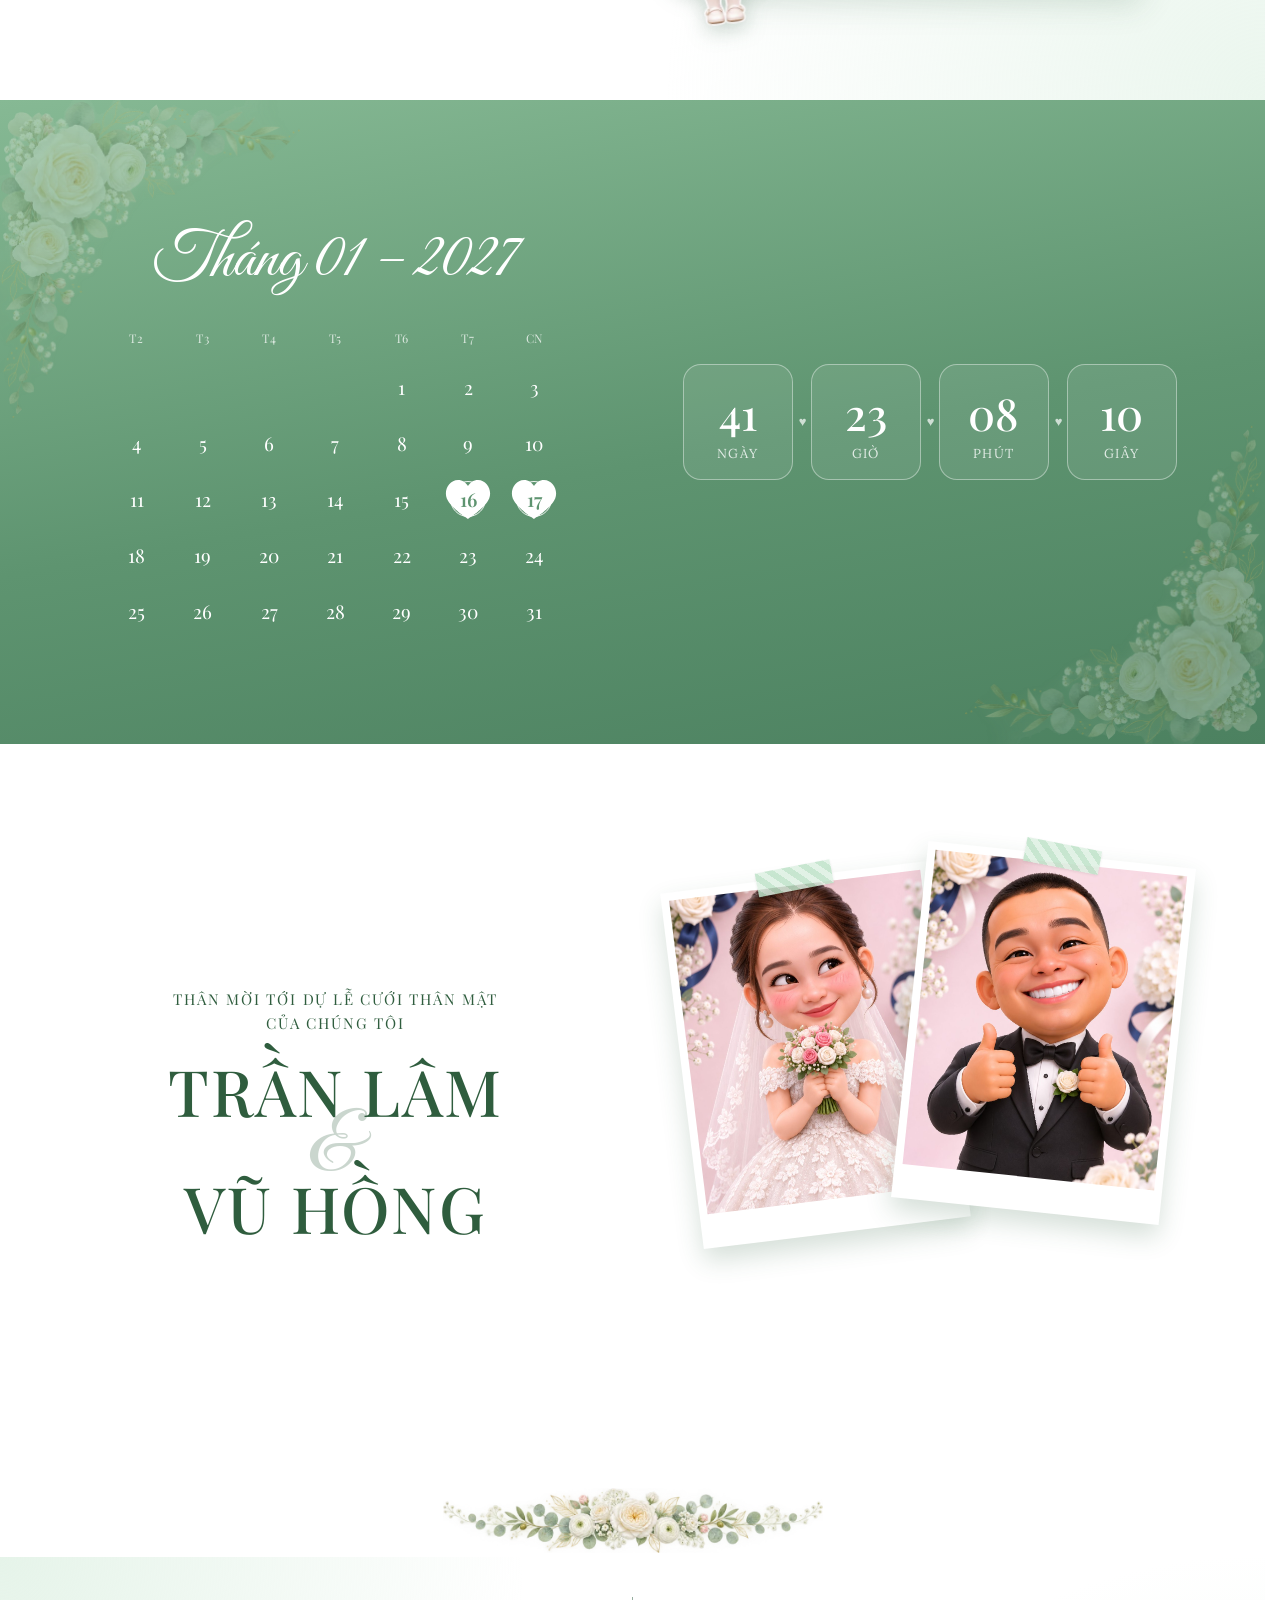
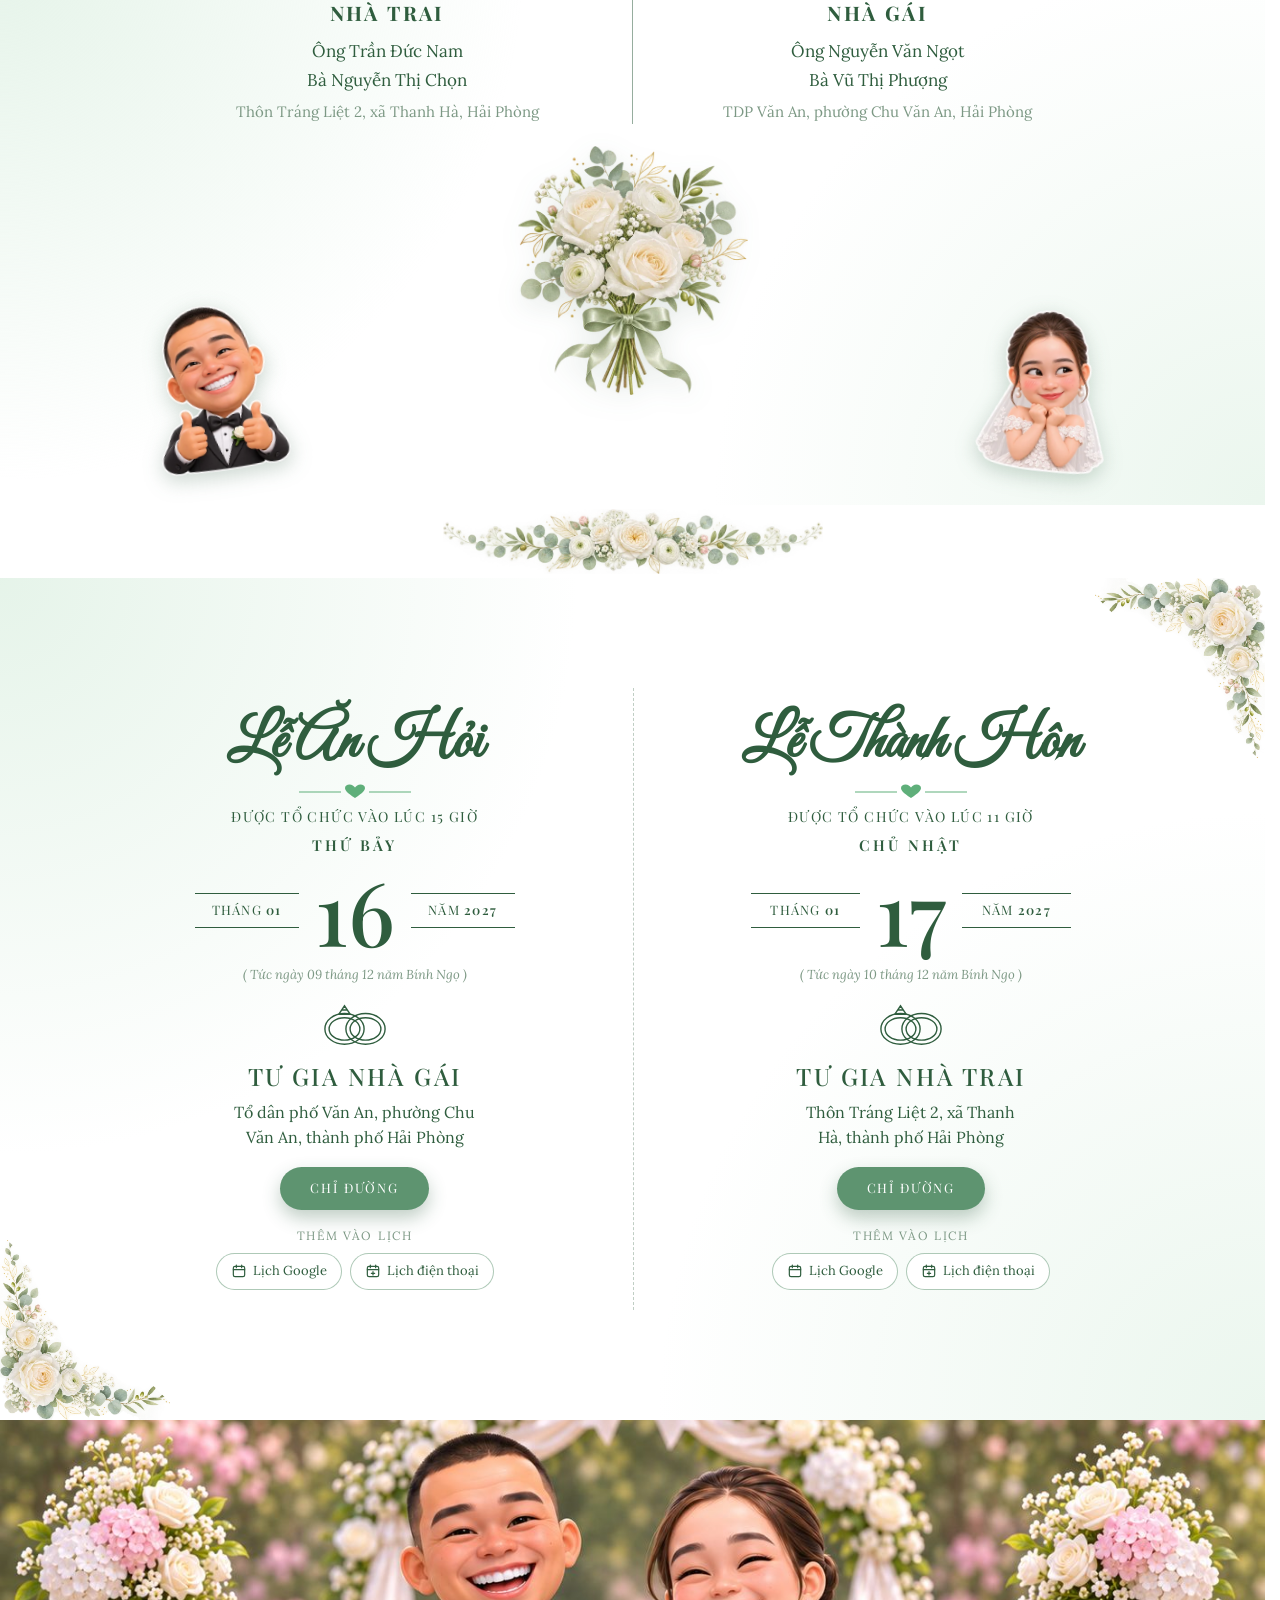
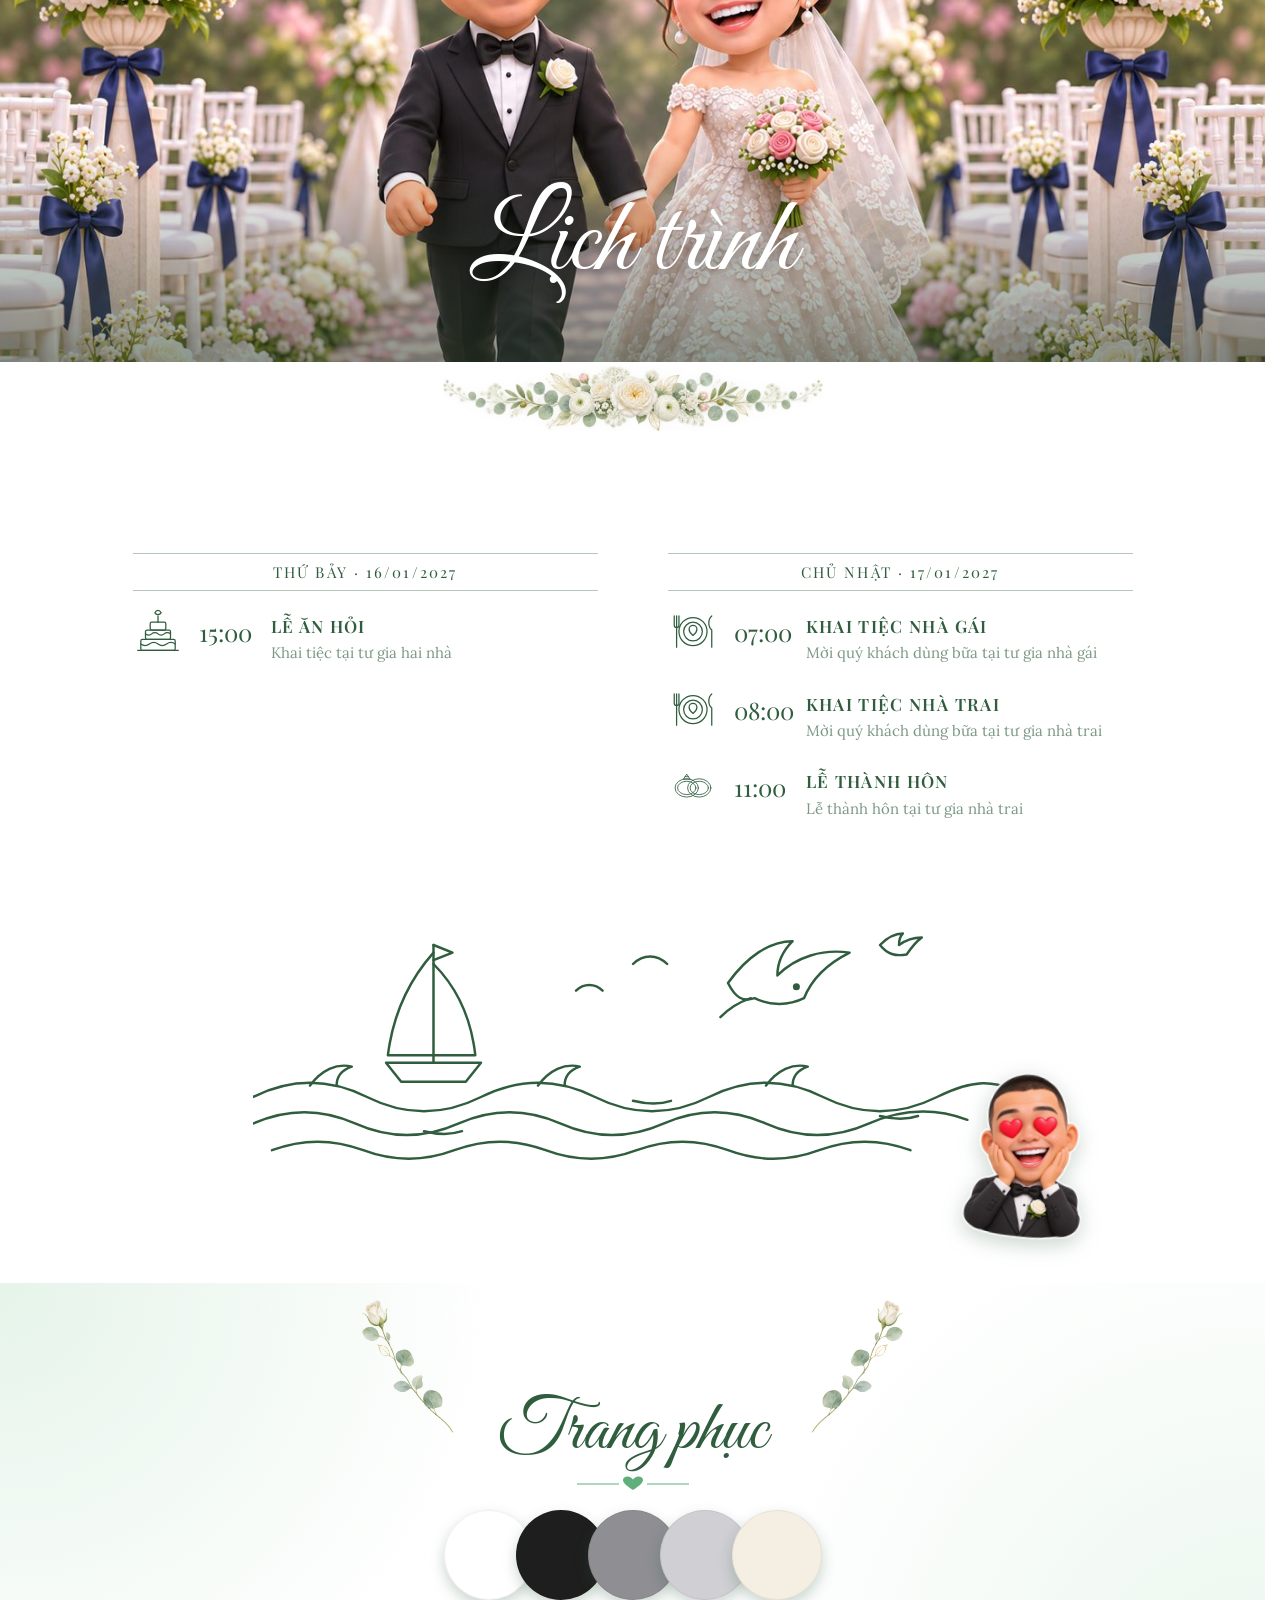
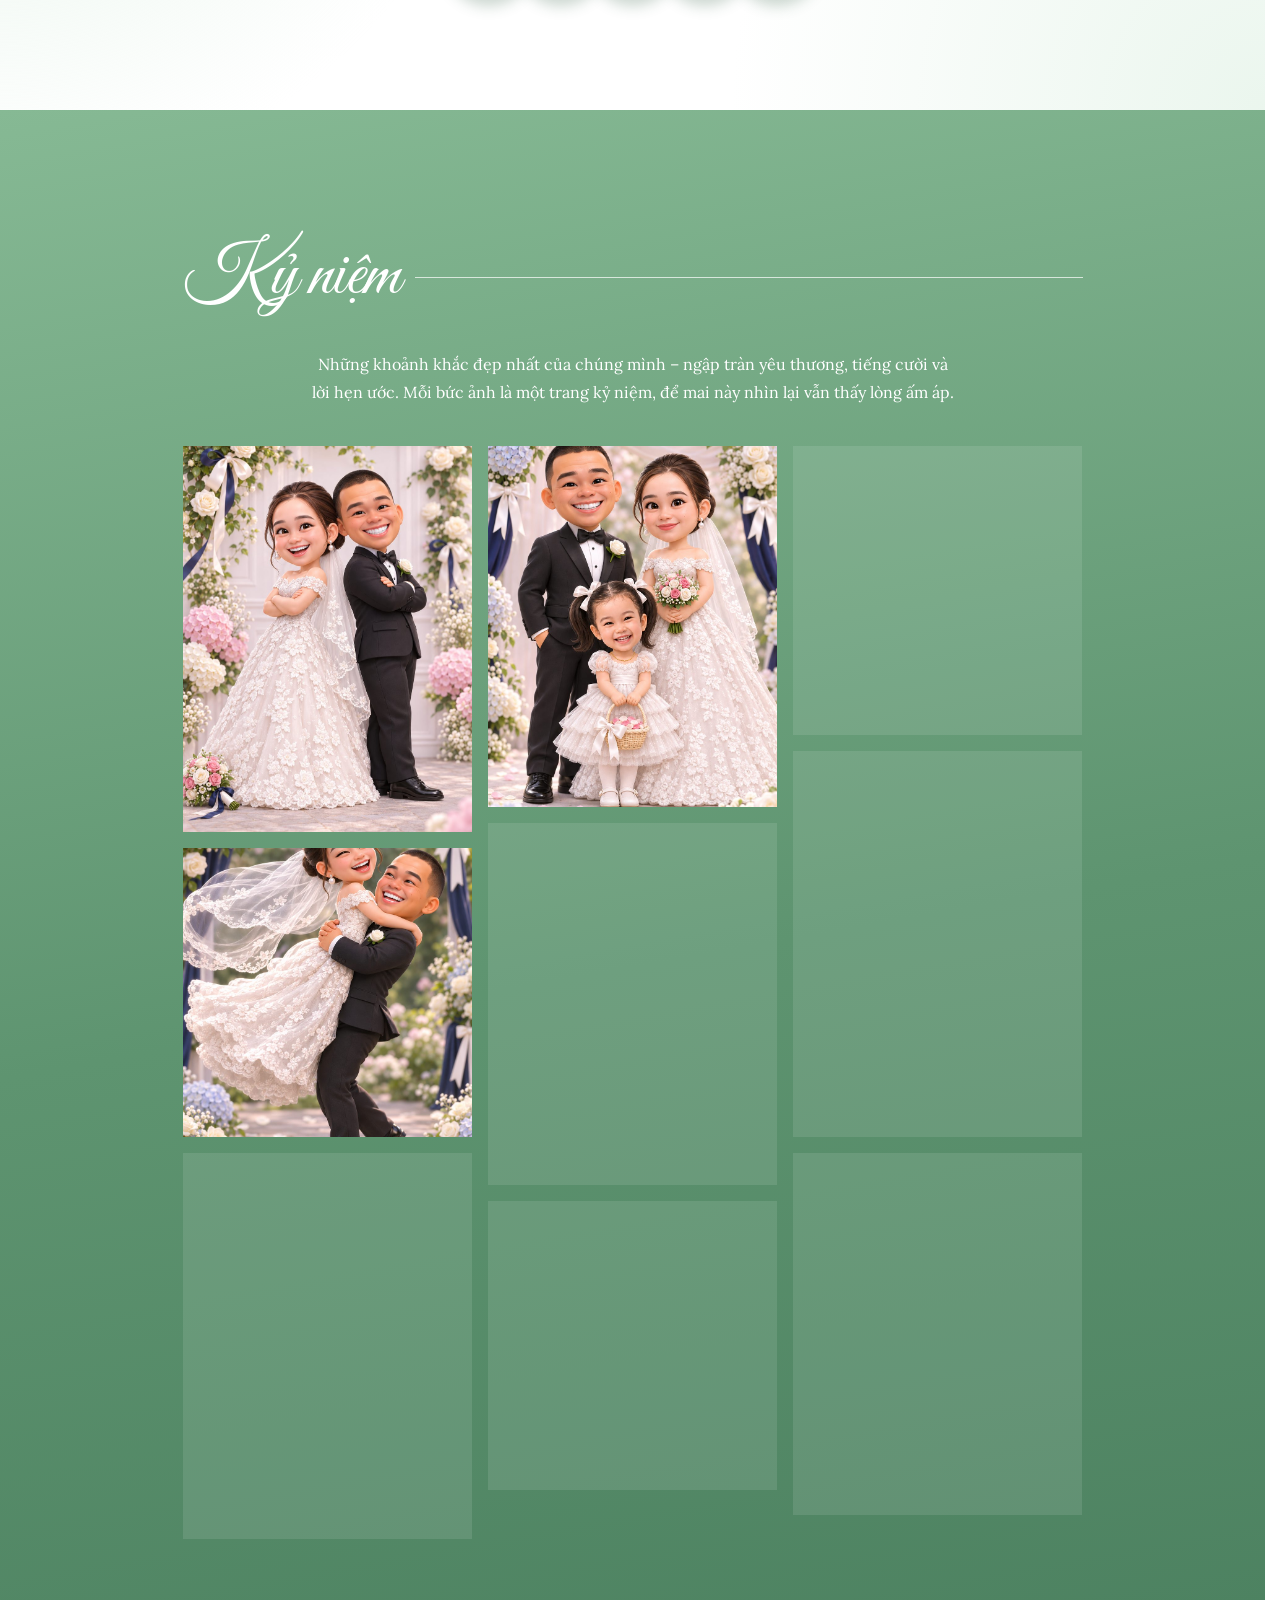
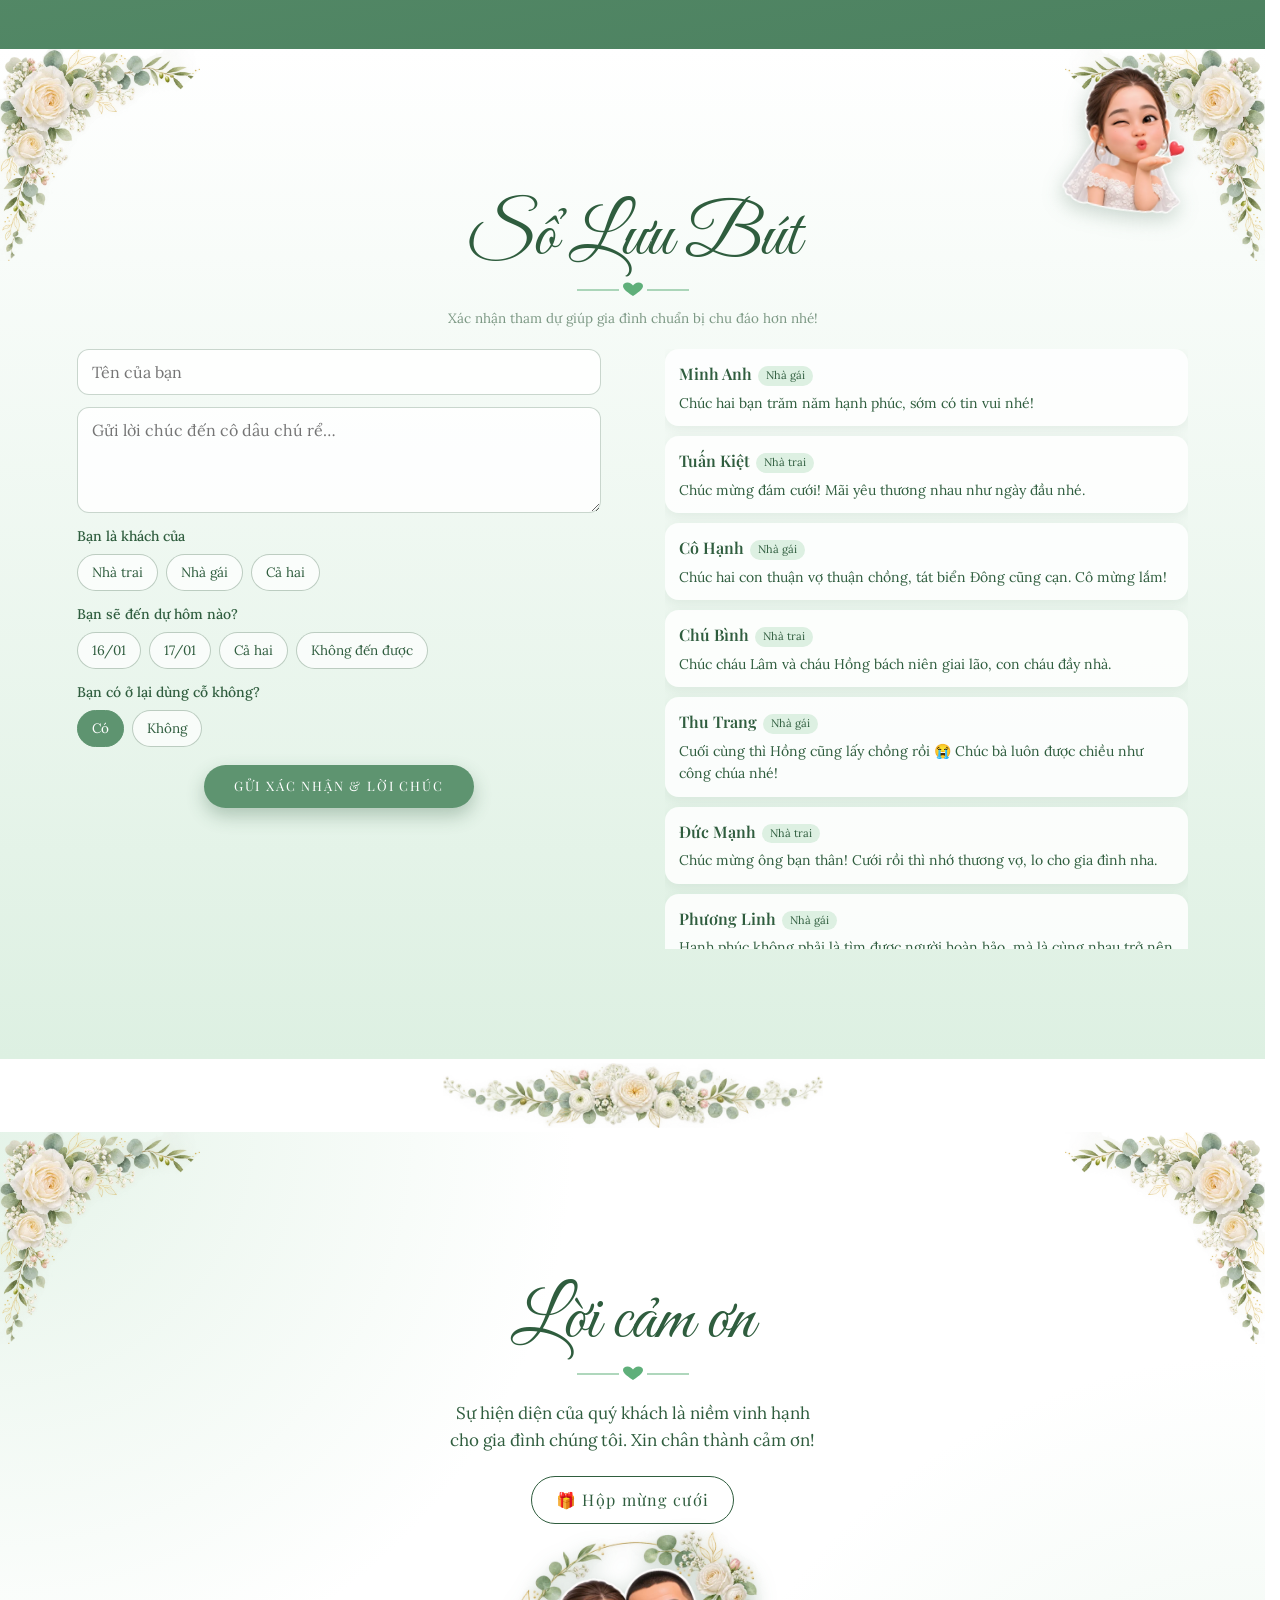
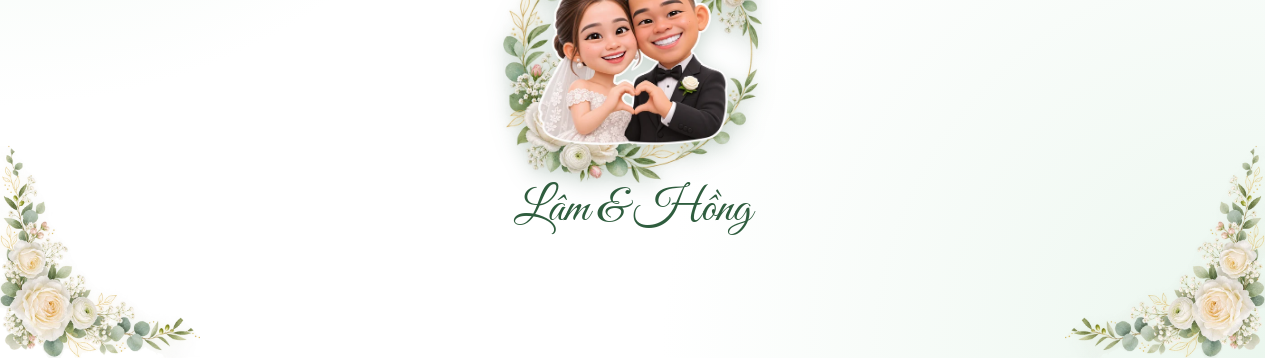
==== commit 5bd42742: "4 bài nhạc nền xoay vòng, xưng hô theo khách, căn giữa album Kỷ niệm - Nhạc: I Do, Cưới Nhau Đi, Lỡ " ====
--- a/index.html
+++ b/index.html
@@ -21,7 +21,7 @@
   <link rel="preconnect" href="https://fonts.googleapis.com">
   <link rel="preconnect" href="https://fonts.gstatic.com" crossorigin>
   <link href="https://fonts.googleapis.com/css2?family=Playfair+Display:wght@400;500;600&family=Great+Vibes&family=Lora:ital,wght@0,400;0,500;1,400&display=swap&subset=vietnamese" rel="stylesheet">
-  <script src="config.js"></script>
+  <script src="config.js?v=202611261008"></script>
   <script>
     /* Chọn bộ màu trước khi vẽ trang (tránh nháy màu).
        ?theme=... → màu đó | theme: "auto" → mỗi lần mở một màu khác, xoay vòng đủ 4 màu | còn lại → màu cố định */
@@ -48,7 +48,7 @@
       document.documentElement.dataset.theme = t;
     })();
   </script>
-  <link rel="stylesheet" href="style.css">
+  <link rel="stylesheet" href="style.css?v=202611261008">
   <link rel="preload" as="image" href="images/cover.jpg" media="(max-width: 1023px), (orientation: portrait)">
   <link rel="preload" as="image" href="images/cover-desktop.jpg" media="(min-width: 1024px) and (orientation: landscape)">
 </head>
@@ -181,7 +181,7 @@
   <button class="music-btn" id="musicBtn" aria-label="Bật/tắt nhạc nền">
     <span class="vinyl"><span class="vinyl-label"></span></span>
   </button>
-  <audio id="bgm" loop preload="none"></audio>
+  <audio id="bgm" preload="none"></audio>
 
   <span class="auto-tip" id="autoTip" aria-live="polite"></span>
   <!-- Nút tự cuộn -->
@@ -245,7 +245,7 @@
 
     <!-- 4. LỜI MỜI -->
     <section class="sec welcome reveal">
-      <p class="cap">Thân mời tới dự lễ cưới thân mật<br>của chúng tôi</p>
+      <p class="cap">Thân mời tới dự lễ cưới thân mật<br>của <span id="welcomeTa">chúng tôi</span></p>
       <h2 class="full-names">
         <span class="fade-name" data-f="groom.fullName"></span>
         <span class="amp-soft">&amp;</span>
@@ -358,6 +358,7 @@
     </div>
   </div>
 
-  <script src="main.js"></script>
+  <script src="xungho.js?v=202611261008"></script>
+  <script src="main.js?v=202611261008"></script>
 </body>
 </html>
--- a/style.css
+++ b/style.css
@@ -225,12 +225,10 @@
 .mem-head h2 { font-size: 44px; margin: 0; white-space: nowrap; }
 .mem-head .rule { flex: 1; height: 1px; background: rgba(255,255,255,.7); }
 .mem-text { font-size: 13px; line-height: 1.7; opacity: .92; margin: 12px 4px 24px; }
-.masonry { columns: 2; column-gap: 10px; }
-.masonry button { display: block; width: 100%; padding: 0; border: 0; margin: 0 0 10px; break-inside: avoid; background: rgba(255,255,255,.1); overflow: hidden; }
-.masonry img { width: 100%; height: auto; transition: transform .5s; }
-.masonry button:nth-child(3n+1) img { aspect-ratio: 3/4; object-fit: cover; }
-.masonry button:nth-child(3n+2) img { aspect-ratio: 4/5; object-fit: cover; }
-.masonry button:nth-child(3n) img { aspect-ratio: 1/1; object-fit: cover; }
+.masonry { display: flex; gap: 10px; align-items: flex-start; }
+.masonry .mcol { flex: 1 1 0; min-width: 0; display: flex; flex-direction: column; gap: 10px; }
+.masonry button { display: block; width: 100%; padding: 0; border: 0; margin: 0; background: rgba(255,255,255,.1); overflow: hidden; }
+.masonry img { width: 100%; height: auto; object-fit: cover; transition: transform .5s; }
 .masonry button:active img { transform: scale(1.04); }
 
 /* ---------- 11. Sổ lưu bút ---------- */
@@ -433,6 +431,19 @@
 .gift p { margin: 2px 0; word-break: break-word; }
 .gift .copy { margin-top: 6px; border: 0; background: var(--pastel); color: var(--ink); border-radius: 999px; padding: 4px 12px; font-size: 12px; }
 @media (max-width: 340px) { .gifts { grid-template-columns: 1fr; } }
+/* 1 tài khoản chung */
+.gifts.single { grid-template-columns: 1fr; }
+.gifts.single .gift { width: min(280px, 100%); margin: 0 auto; padding: 14px; }
+.gifts.single .gift img { aspect-ratio: auto; border-radius: 10px; }
+.gift .acc { font-size: 17px; letter-spacing: .04em; }
+.gift .copy.done { background: var(--accent); color: #fff; }
+.gift-note { grid-column: 1 / -1; margin-top: 4px; padding: 12px; border-radius: 14px; background: var(--pastel); color: var(--ink); font-size: 13.5px; line-height: 1.5; }
+.gift-note p { margin: 0; }
+.gift-note .gn-sub { font-size: 12px; color: var(--muted); margin-top: 8px; }
+.gn-chips { display: flex; flex-direction: column; gap: 6px; margin-top: 6px; }
+.copy.gn { border: 1px dashed rgba(var(--sea-rgb),.6); background: #fff; color: var(--ink); border-radius: 10px; padding: 7px 10px; font-size: 12.5px; text-align: left; cursor: pointer; display: flex; flex-direction: column; }
+.copy.gn span { font-size: 11px; color: var(--accent); font-weight: 600; text-transform: uppercase; letter-spacing: .06em; }
+.copy.gn.done { background: var(--accent); color: #fff; border-style: solid; }
 
 /* =====================================================================
    DECOR & HIỆU ỨNG TRÁI TIM
@@ -749,8 +760,8 @@
   .mem-head, .mem-text { max-width: 900px; margin-left: auto; margin-right: auto; }
   .mem-head h2 { font-size: 72px; }
   .mem-text { font-size: 16px; margin-top: 16px; margin-bottom: 40px; }
-  .masonry { columns: 4; column-gap: 16px; }
-  .masonry button { margin-bottom: 16px; }
+  .masonry { max-width: 900px; margin: 0 auto; gap: 16px; }
+  .masonry .mcol { gap: 16px; }
   .masonry button:hover img { transform: scale(1.05); }
 
   /* Sổ lưu bút: form trái – lời chúc phải */
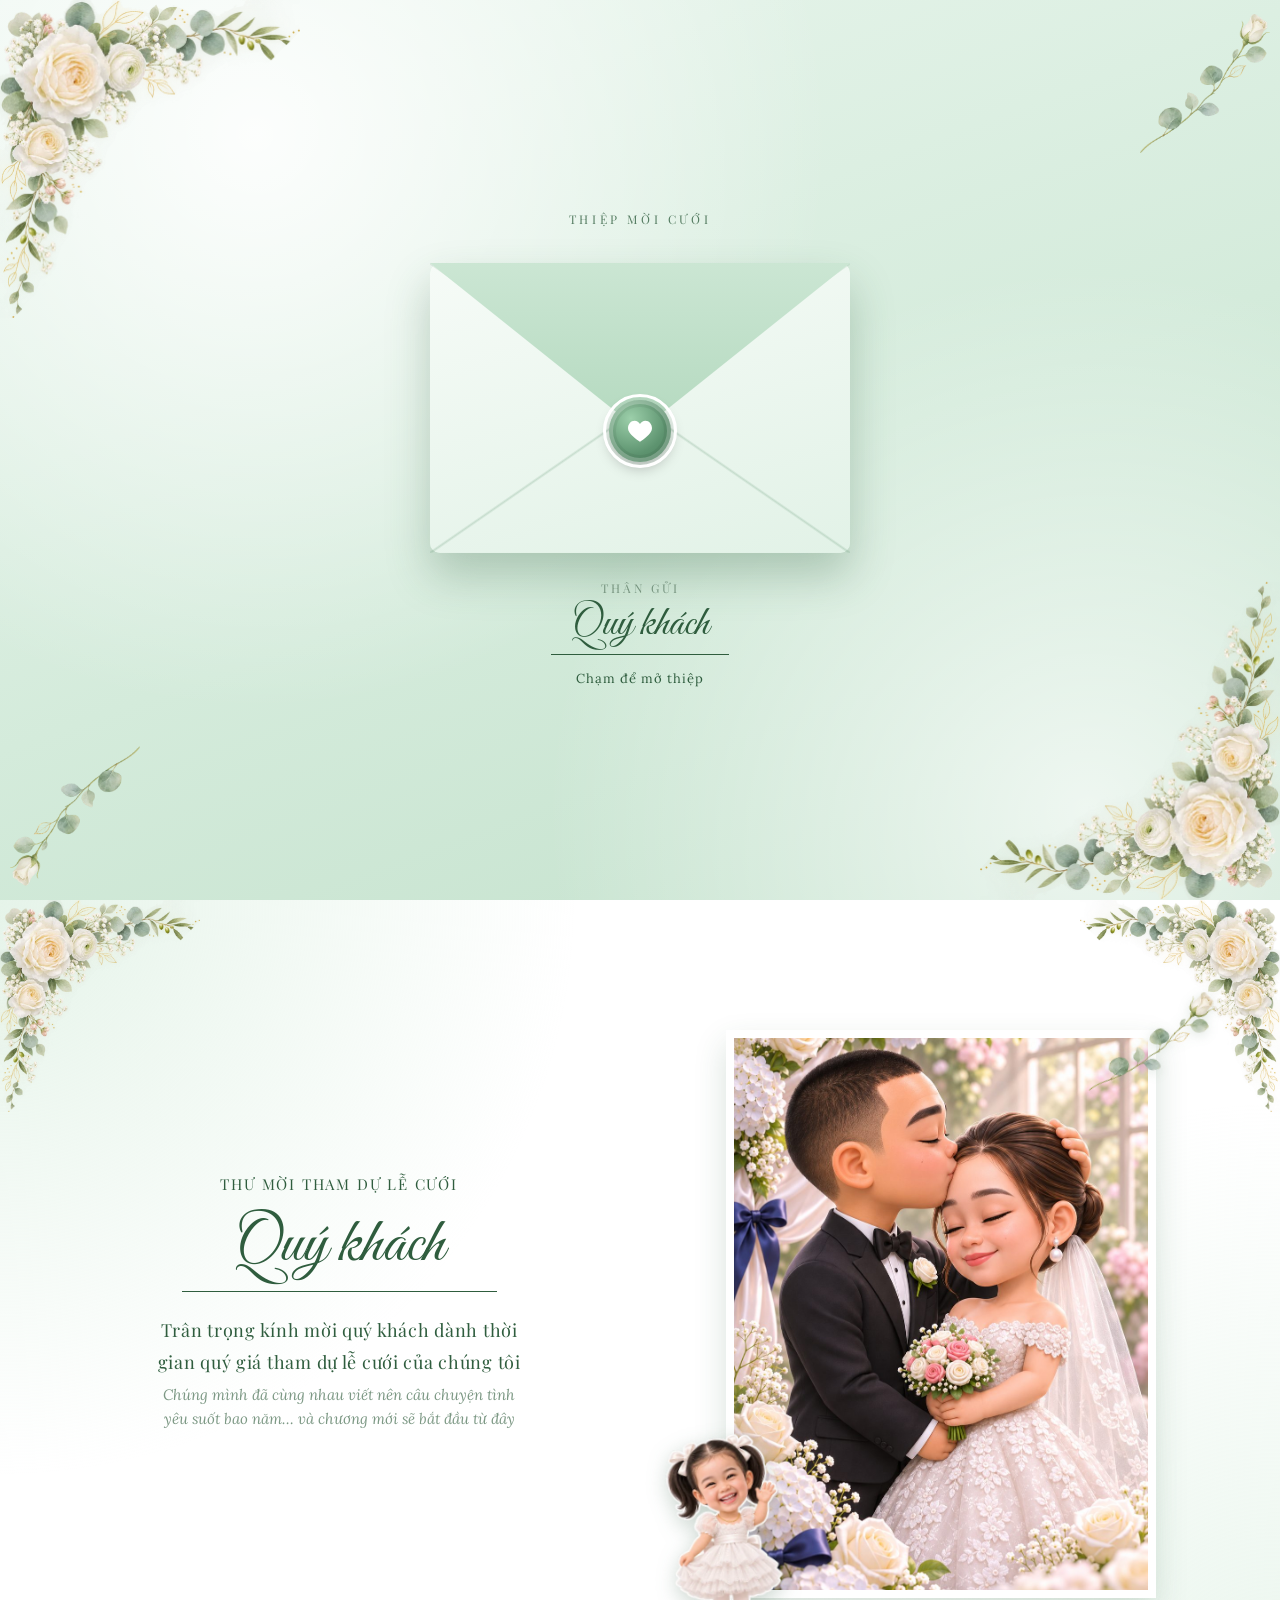
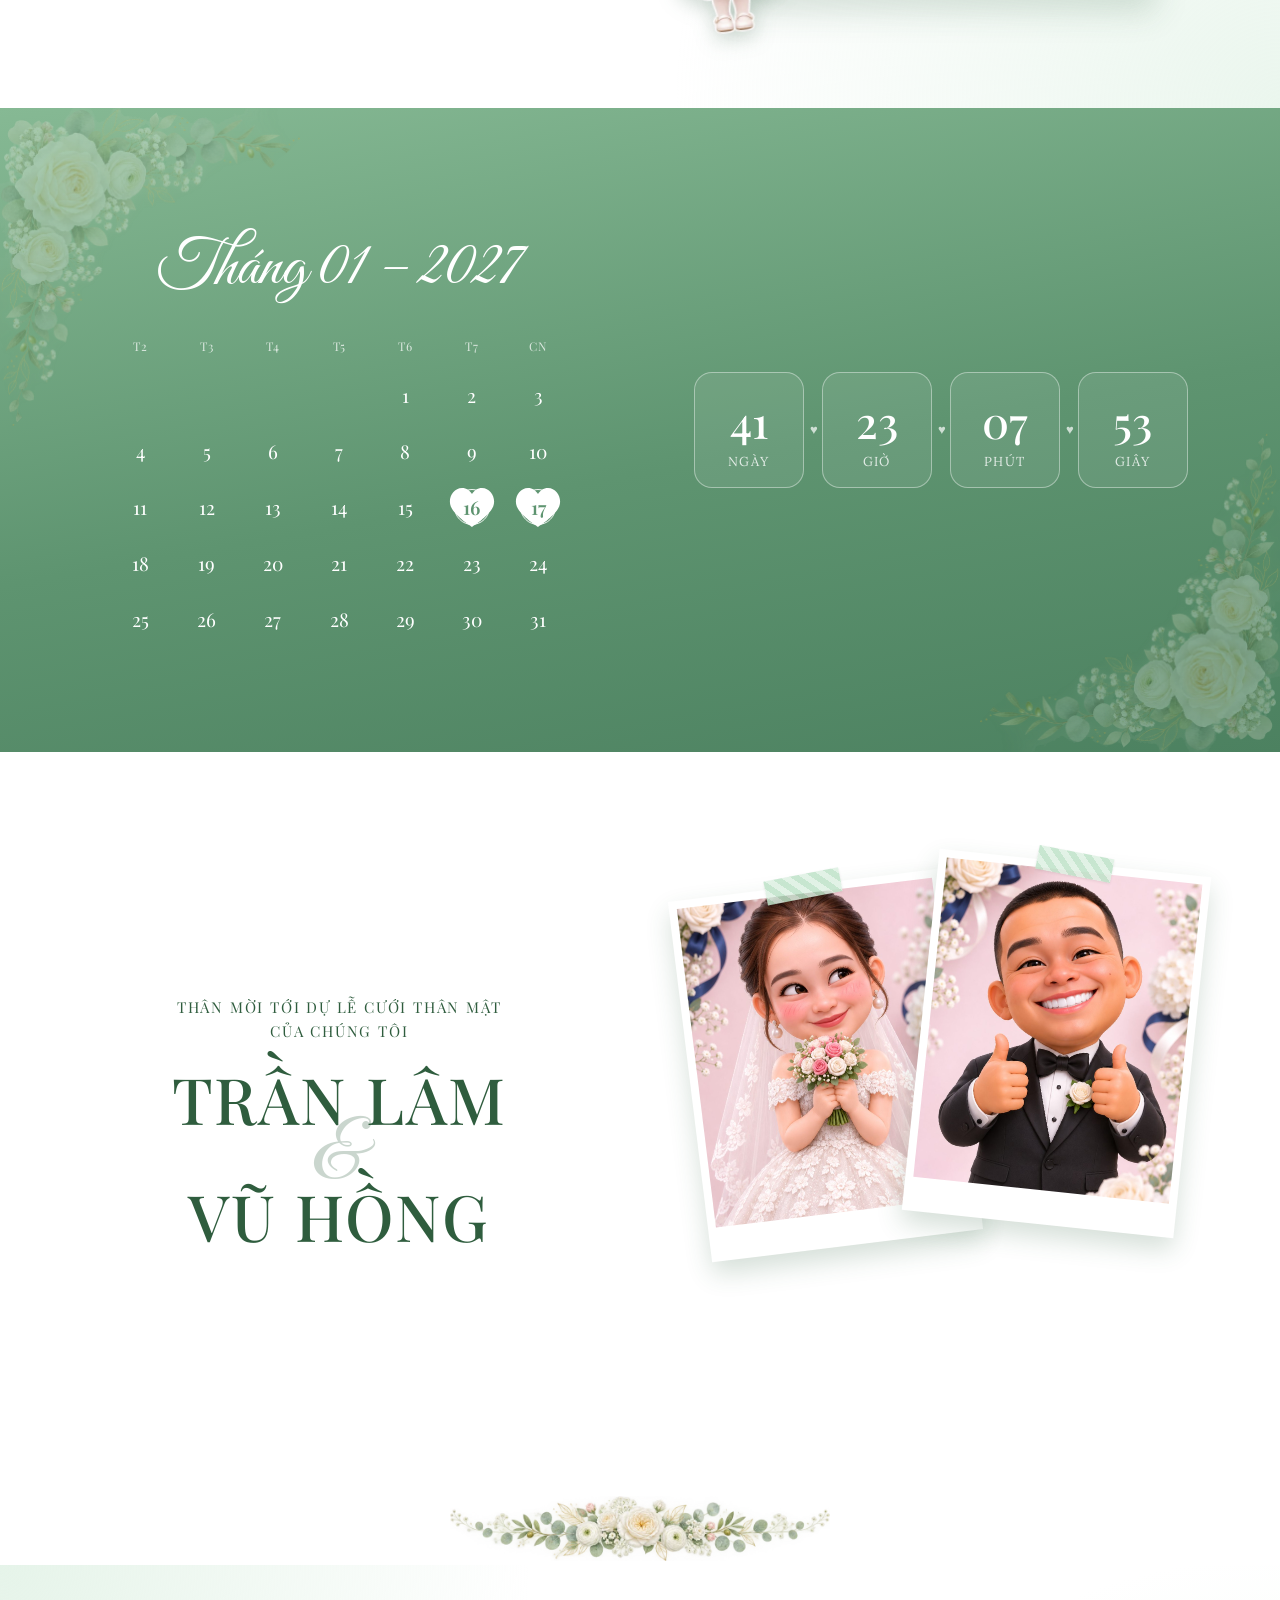
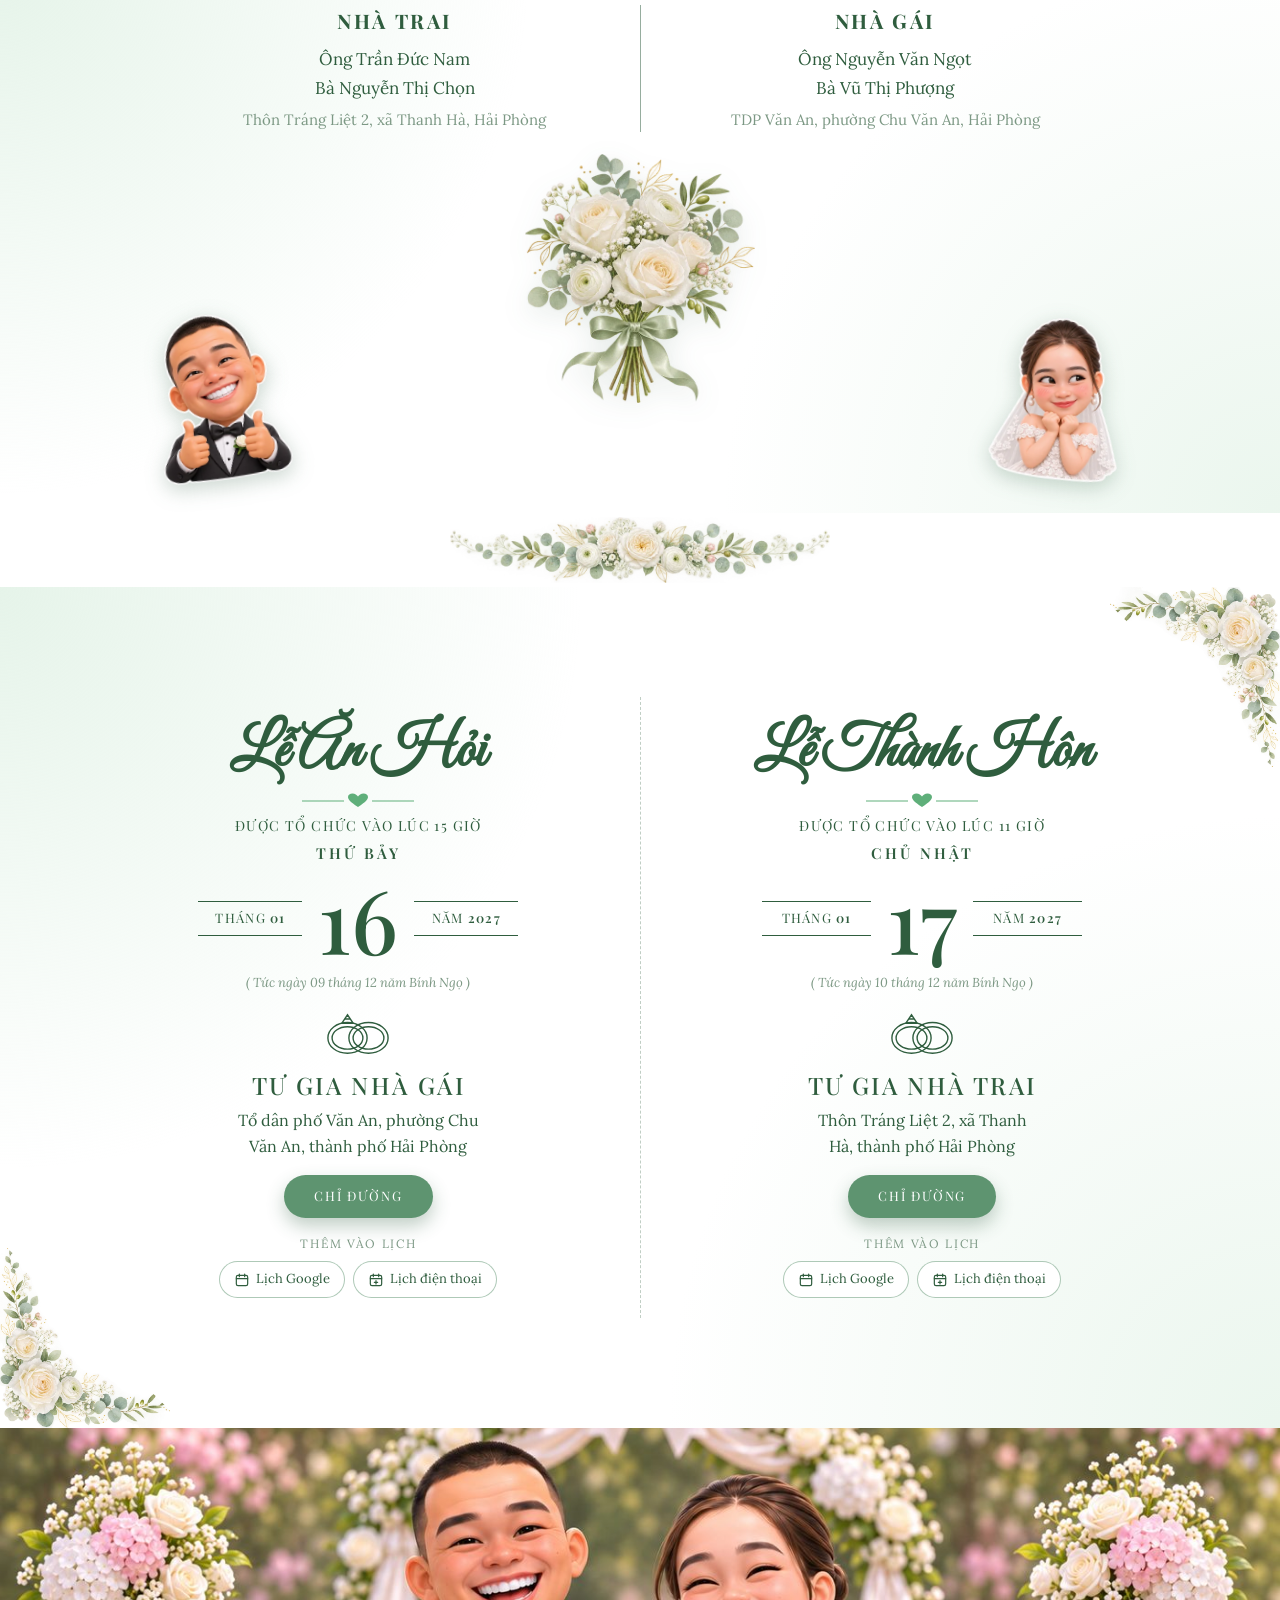
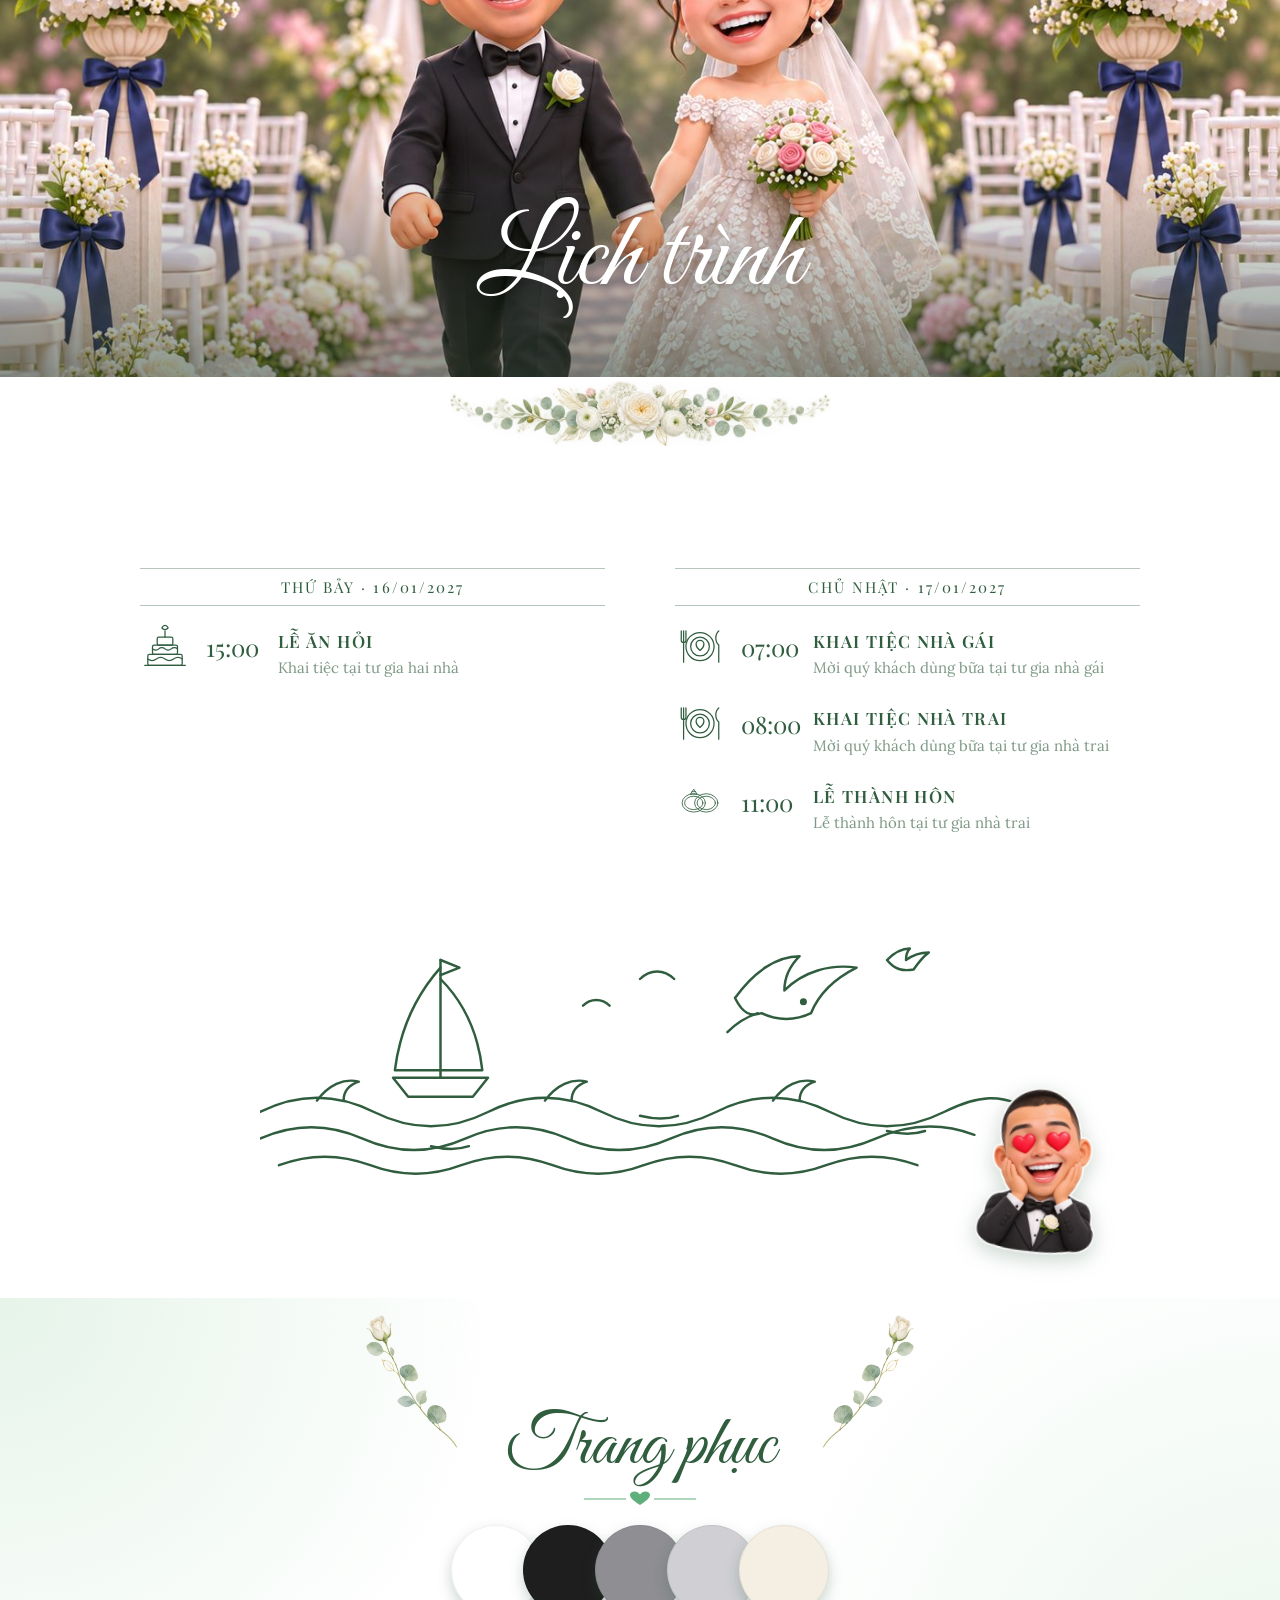
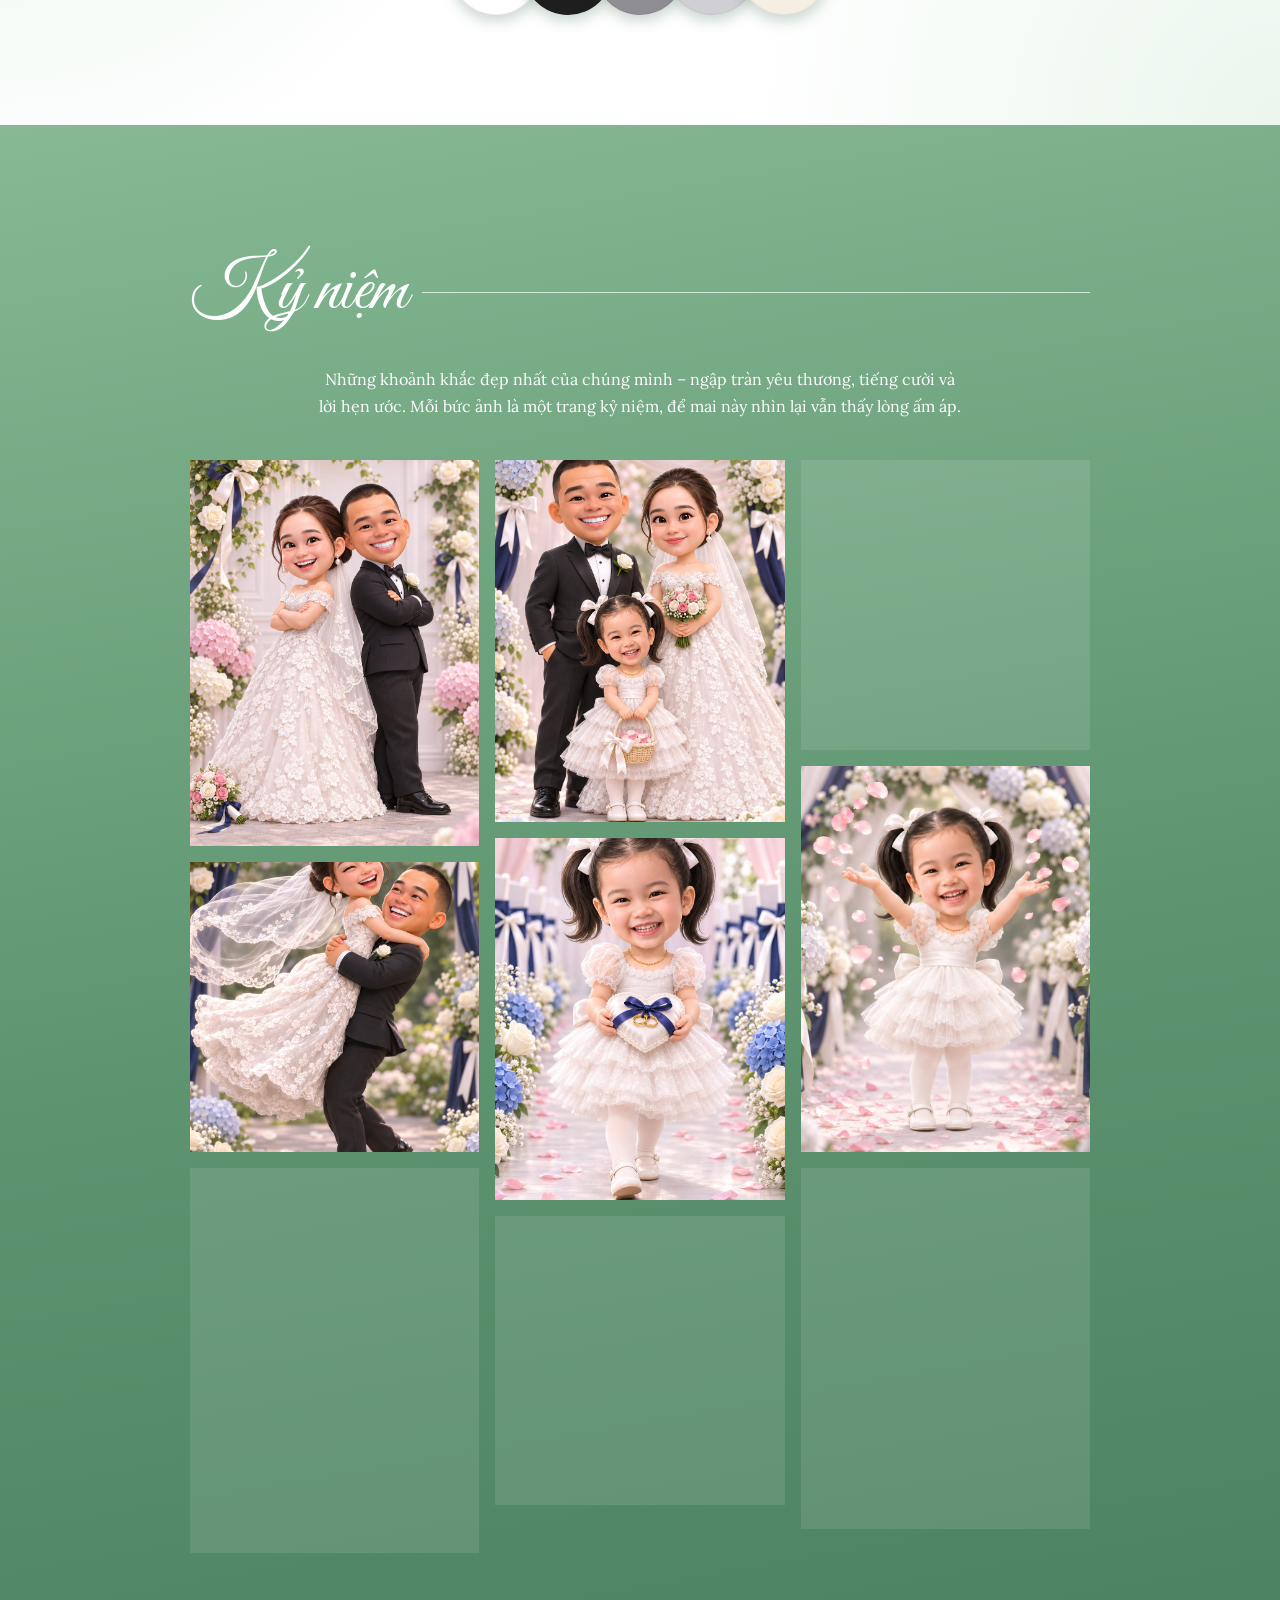
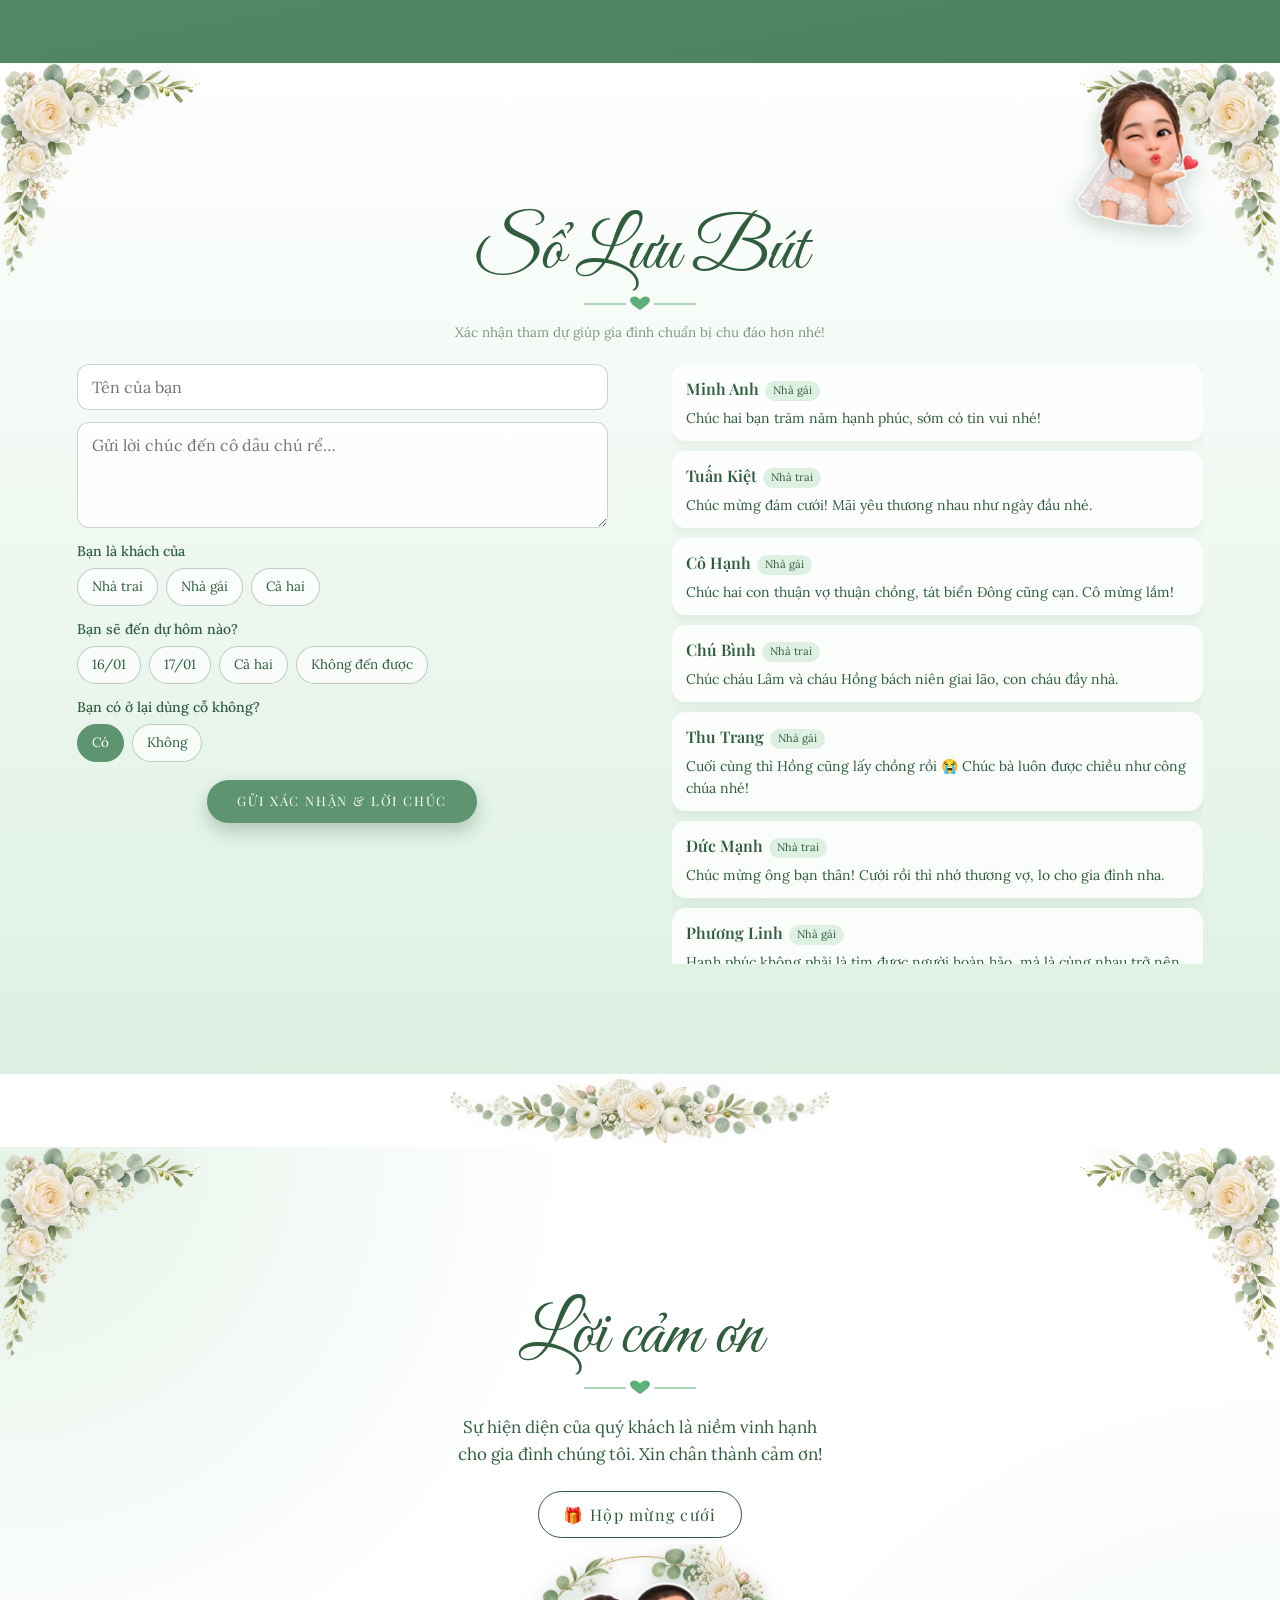
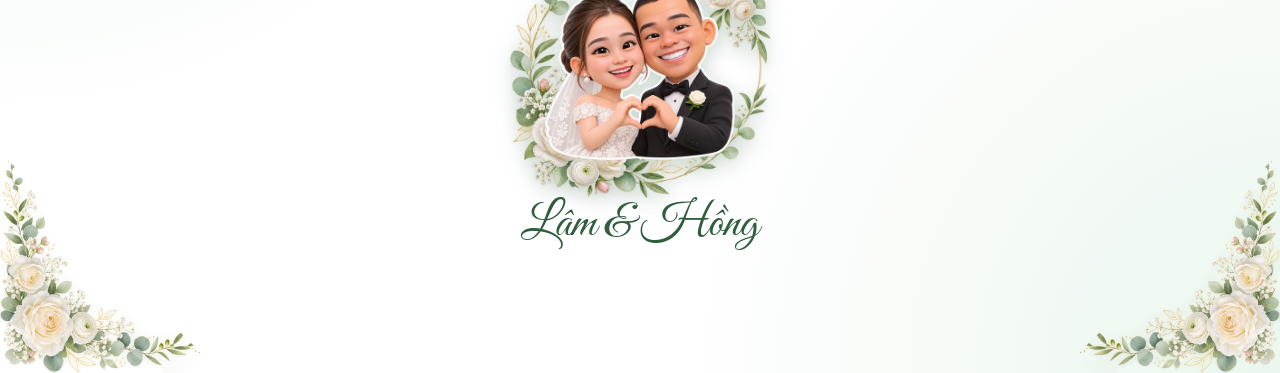
==== commit b174f42f: "Bỏ dải trắng bên phải màn hình phong bì trên máy tính Không chừa chỗ thanh cuộn (scrollbar-gutter) –" ====
--- a/index.html
+++ b/index.html
@@ -21,7 +21,7 @@
   <link rel="preconnect" href="https://fonts.googleapis.com">
   <link rel="preconnect" href="https://fonts.gstatic.com" crossorigin>
   <link href="https://fonts.googleapis.com/css2?family=Playfair+Display:wght@400;500;600&family=Great+Vibes&family=Lora:ital,wght@0,400;0,500;1,400&display=swap&subset=vietnamese" rel="stylesheet">
-  <script src="config.js?v=202611261008"></script>
+  <script src="config.js?v=202611261012"></script>
   <script>
     /* Chọn bộ màu trước khi vẽ trang (tránh nháy màu).
        ?theme=... → màu đó | theme: "auto" → mỗi lần mở một màu khác, xoay vòng đủ 4 màu | còn lại → màu cố định */
@@ -48,7 +48,7 @@
       document.documentElement.dataset.theme = t;
     })();
   </script>
-  <link rel="stylesheet" href="style.css?v=202611261008">
+  <link rel="stylesheet" href="style.css?v=202611261012">
   <link rel="preload" as="image" href="images/cover.jpg" media="(max-width: 1023px), (orientation: portrait)">
   <link rel="preload" as="image" href="images/cover-desktop.jpg" media="(min-width: 1024px) and (orientation: landscape)">
 </head>
@@ -358,7 +358,7 @@
     </div>
   </div>
 
-  <script src="xungho.js?v=202611261008"></script>
-  <script src="main.js?v=202611261008"></script>
+  <script src="xungho.js?v=202611261012"></script>
+  <script src="main.js?v=202611261012"></script>
 </body>
 </html>
--- a/style.css
+++ b/style.css
@@ -520,7 +520,7 @@
    MÀN HÌNH MỞ THIỆP (PHONG BÌ)
    ===================================================================== */
 html.locked { overflow: hidden; }
-@media (min-width: 1024px) { html { scrollbar-gutter: stable; } }
+/* không chừa chỗ thanh cuộn: lúc phong bì đang hiện, phần chừa sẵn thành dải trắng bên phải */
 .opener {
   position: fixed; inset: 0; z-index: 100; display: grid; place-items: center; cursor: pointer;
   background:
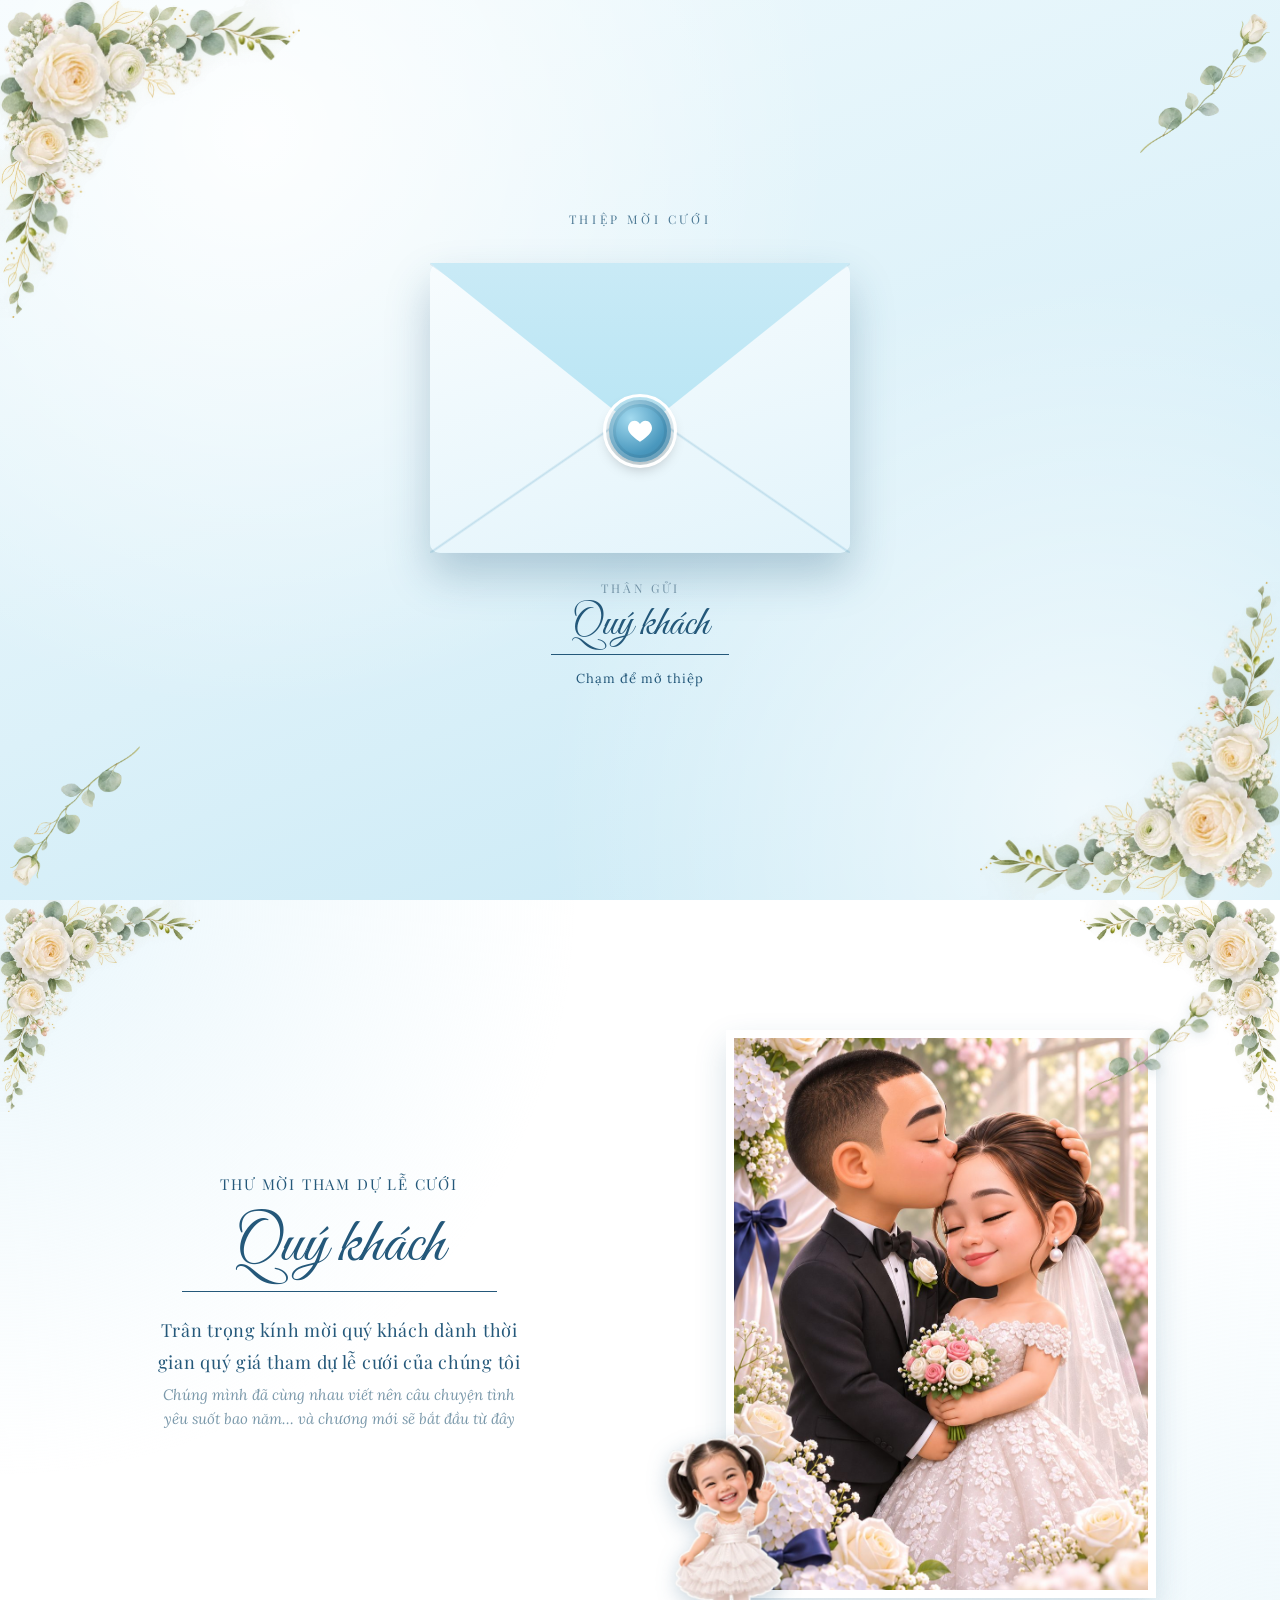
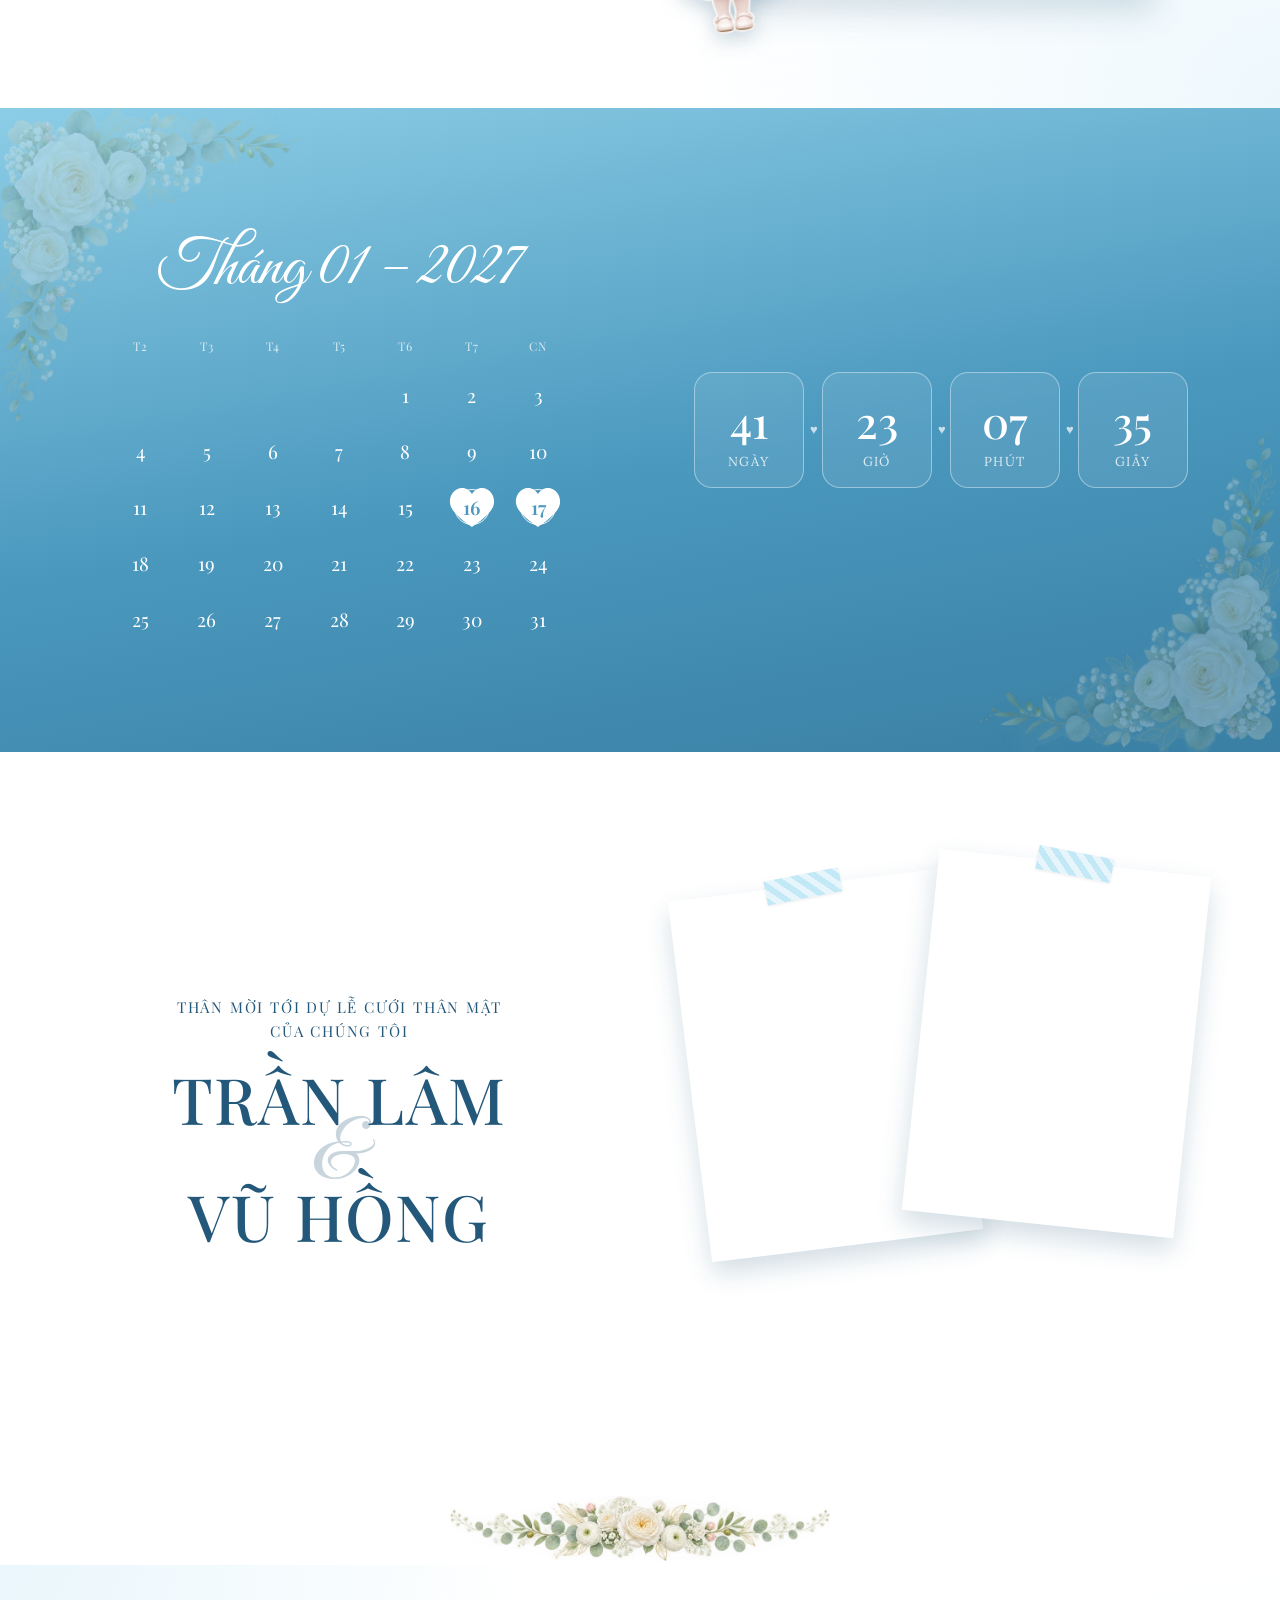
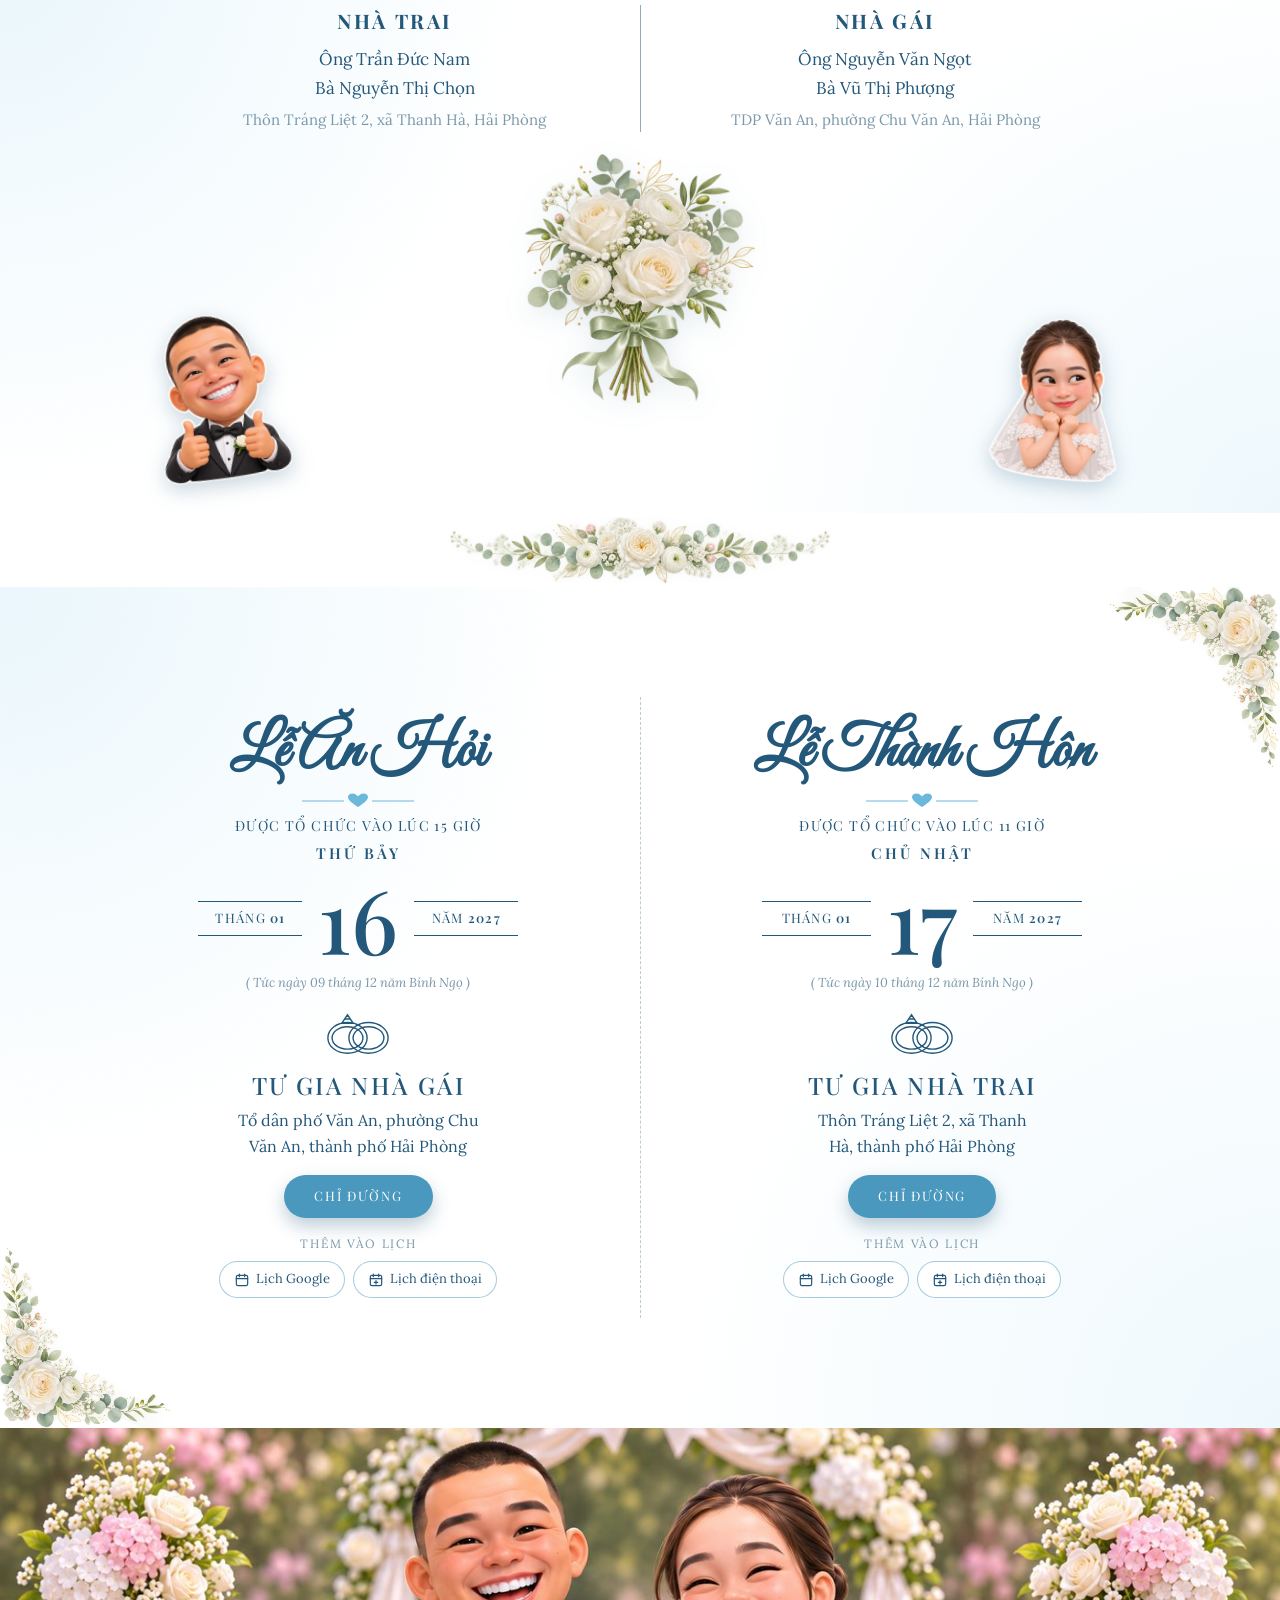
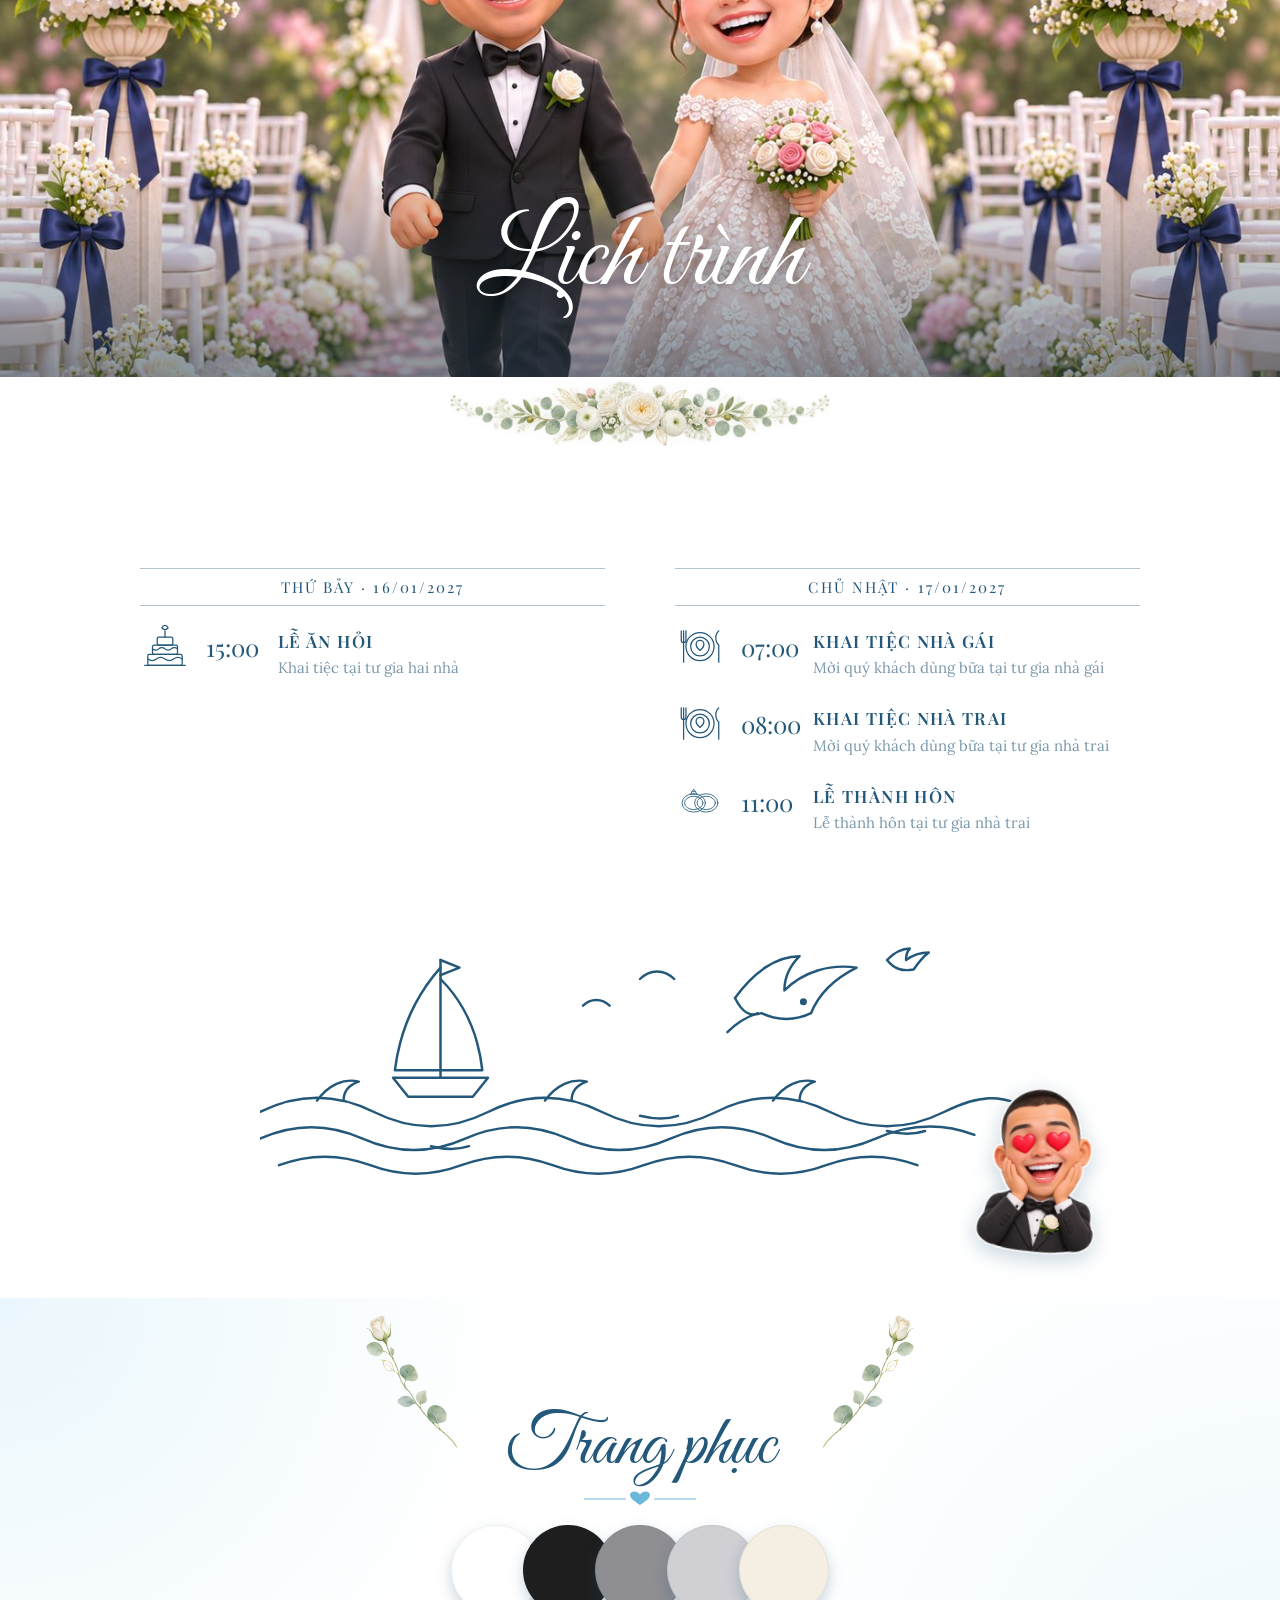
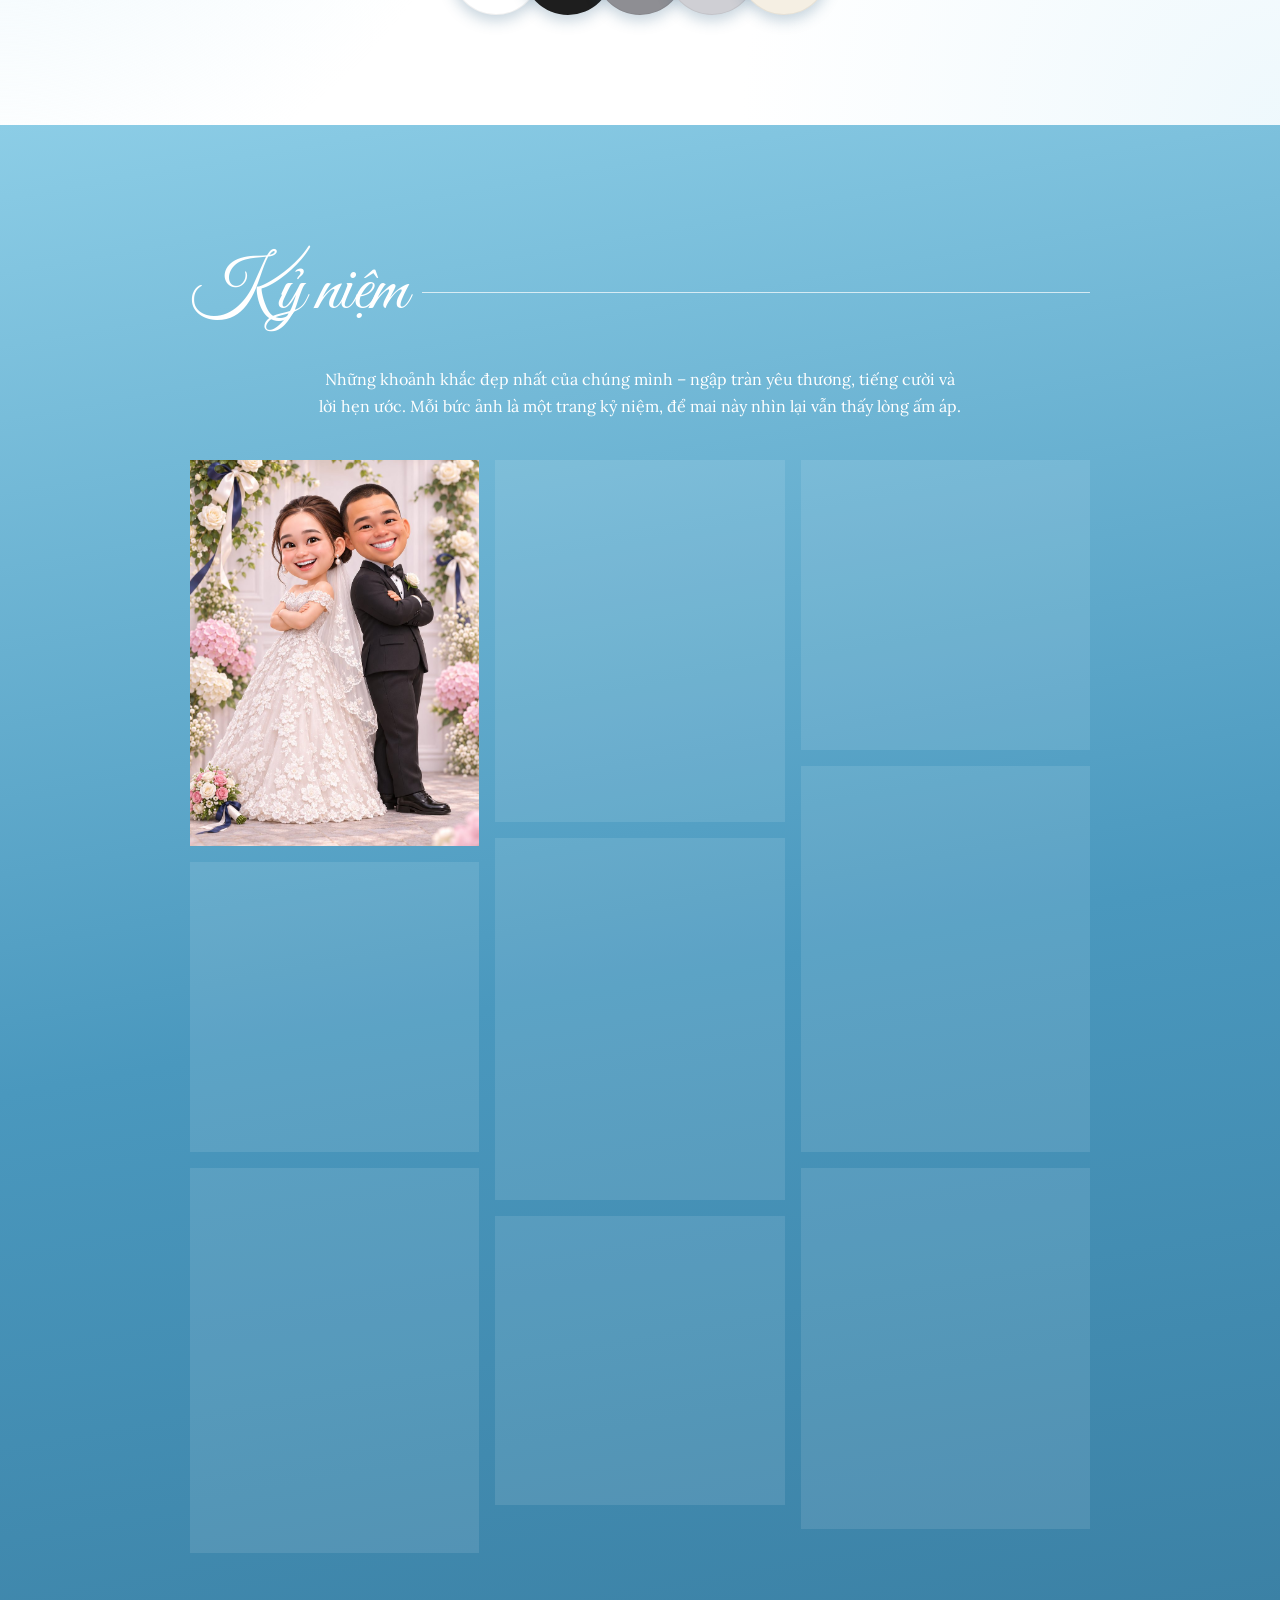
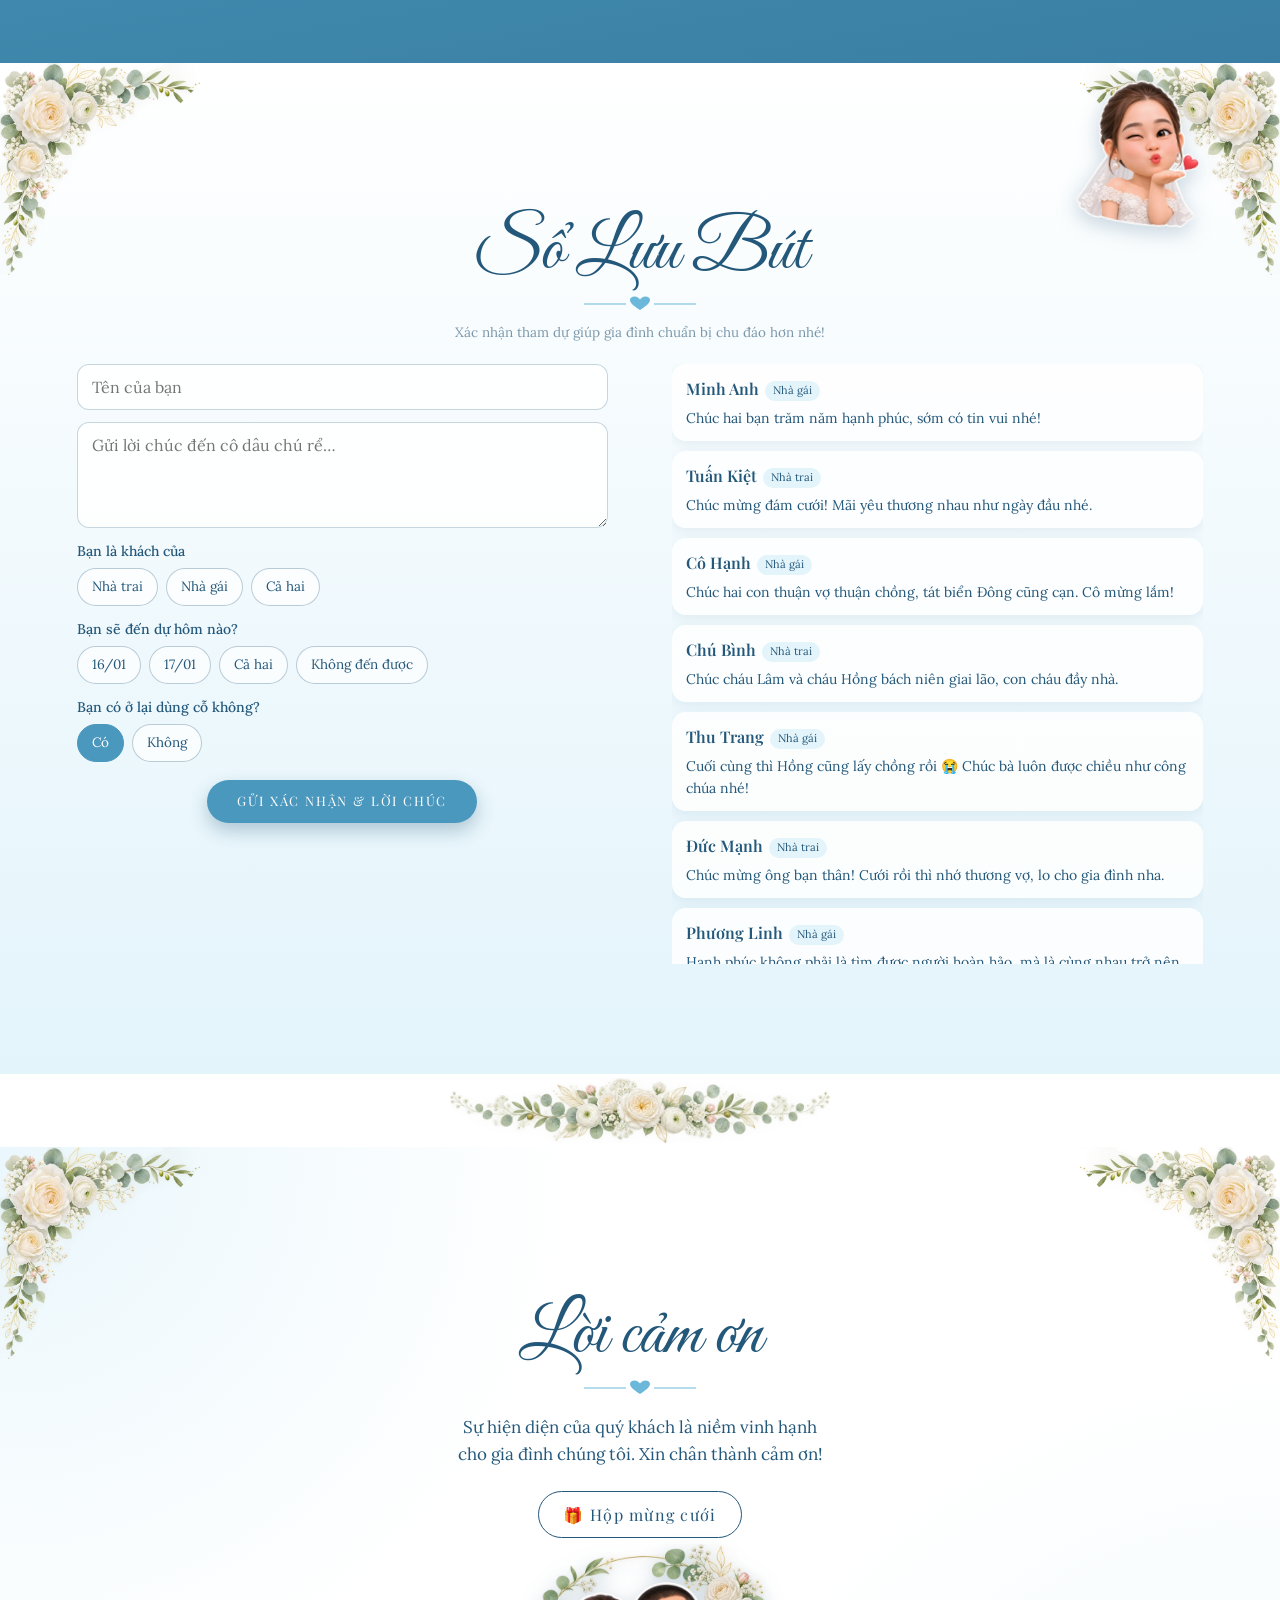
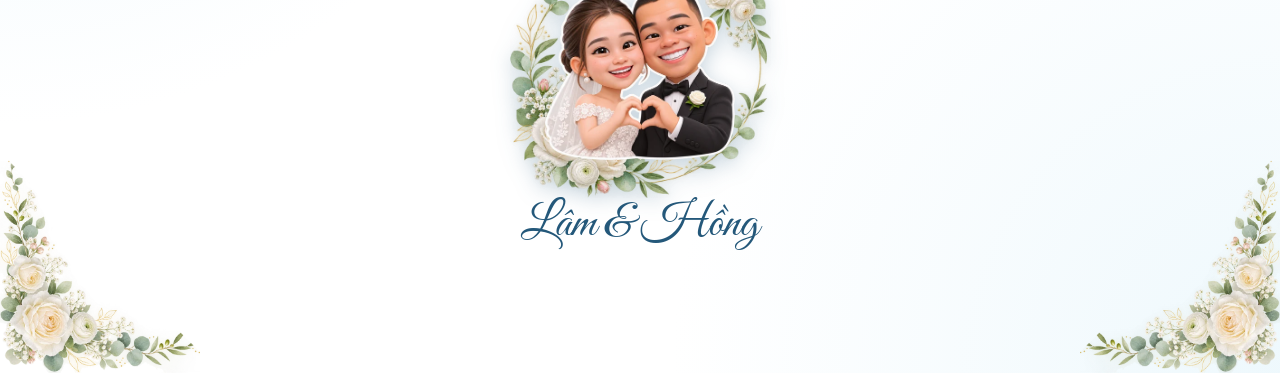
==== commit 0ddb2f35: "Thêm trang Quản trị thiệp, đổi admin thành Viết thiệp - quan-tri.html: sửa toàn bộ nội dung thiệp, t" ====
--- a/index.html
+++ b/index.html
@@ -21,7 +21,11 @@
   <link rel="preconnect" href="https://fonts.googleapis.com">
   <link rel="preconnect" href="https://fonts.gstatic.com" crossorigin>
   <link href="https://fonts.googleapis.com/css2?family=Playfair+Display:wght@400;500;600&family=Great+Vibes&family=Lora:ital,wght@0,400;0,500;1,400&display=swap&subset=vietnamese" rel="stylesheet">
-  <script src="config.js?v=202611261012"></script>
+  <script src="config.js?v=202611270923"></script>
+  <script>
+    /* Xem trước từ trang Quản trị: thiệp nằm trong khung xem trước → dùng bản nháp đang sửa */
+    try { if (window.parent !== window && window.parent.__WEDDING_DRAFT__) window.WEDDING = window.parent.__WEDDING_DRAFT__; } catch (e) {}
+  </script>
   <script>
     /* Chọn bộ màu trước khi vẽ trang (tránh nháy màu).
        ?theme=... → màu đó | theme: "auto" → mỗi lần mở một màu khác, xoay vòng đủ 4 màu | còn lại → màu cố định */
@@ -48,7 +52,7 @@
       document.documentElement.dataset.theme = t;
     })();
   </script>
-  <link rel="stylesheet" href="style.css?v=202611261012">
+  <link rel="stylesheet" href="style.css?v=202611270923">
   <link rel="preload" as="image" href="images/cover.jpg" media="(max-width: 1023px), (orientation: portrait)">
   <link rel="preload" as="image" href="images/cover-desktop.jpg" media="(min-width: 1024px) and (orientation: landscape)">
 </head>
@@ -358,7 +362,7 @@
     </div>
   </div>
 
-  <script src="xungho.js?v=202611261012"></script>
-  <script src="main.js?v=202611261012"></script>
+  <script src="xungho.js?v=202611270923"></script>
+  <script src="main.js?v=202611270923"></script>
 </body>
 </html>
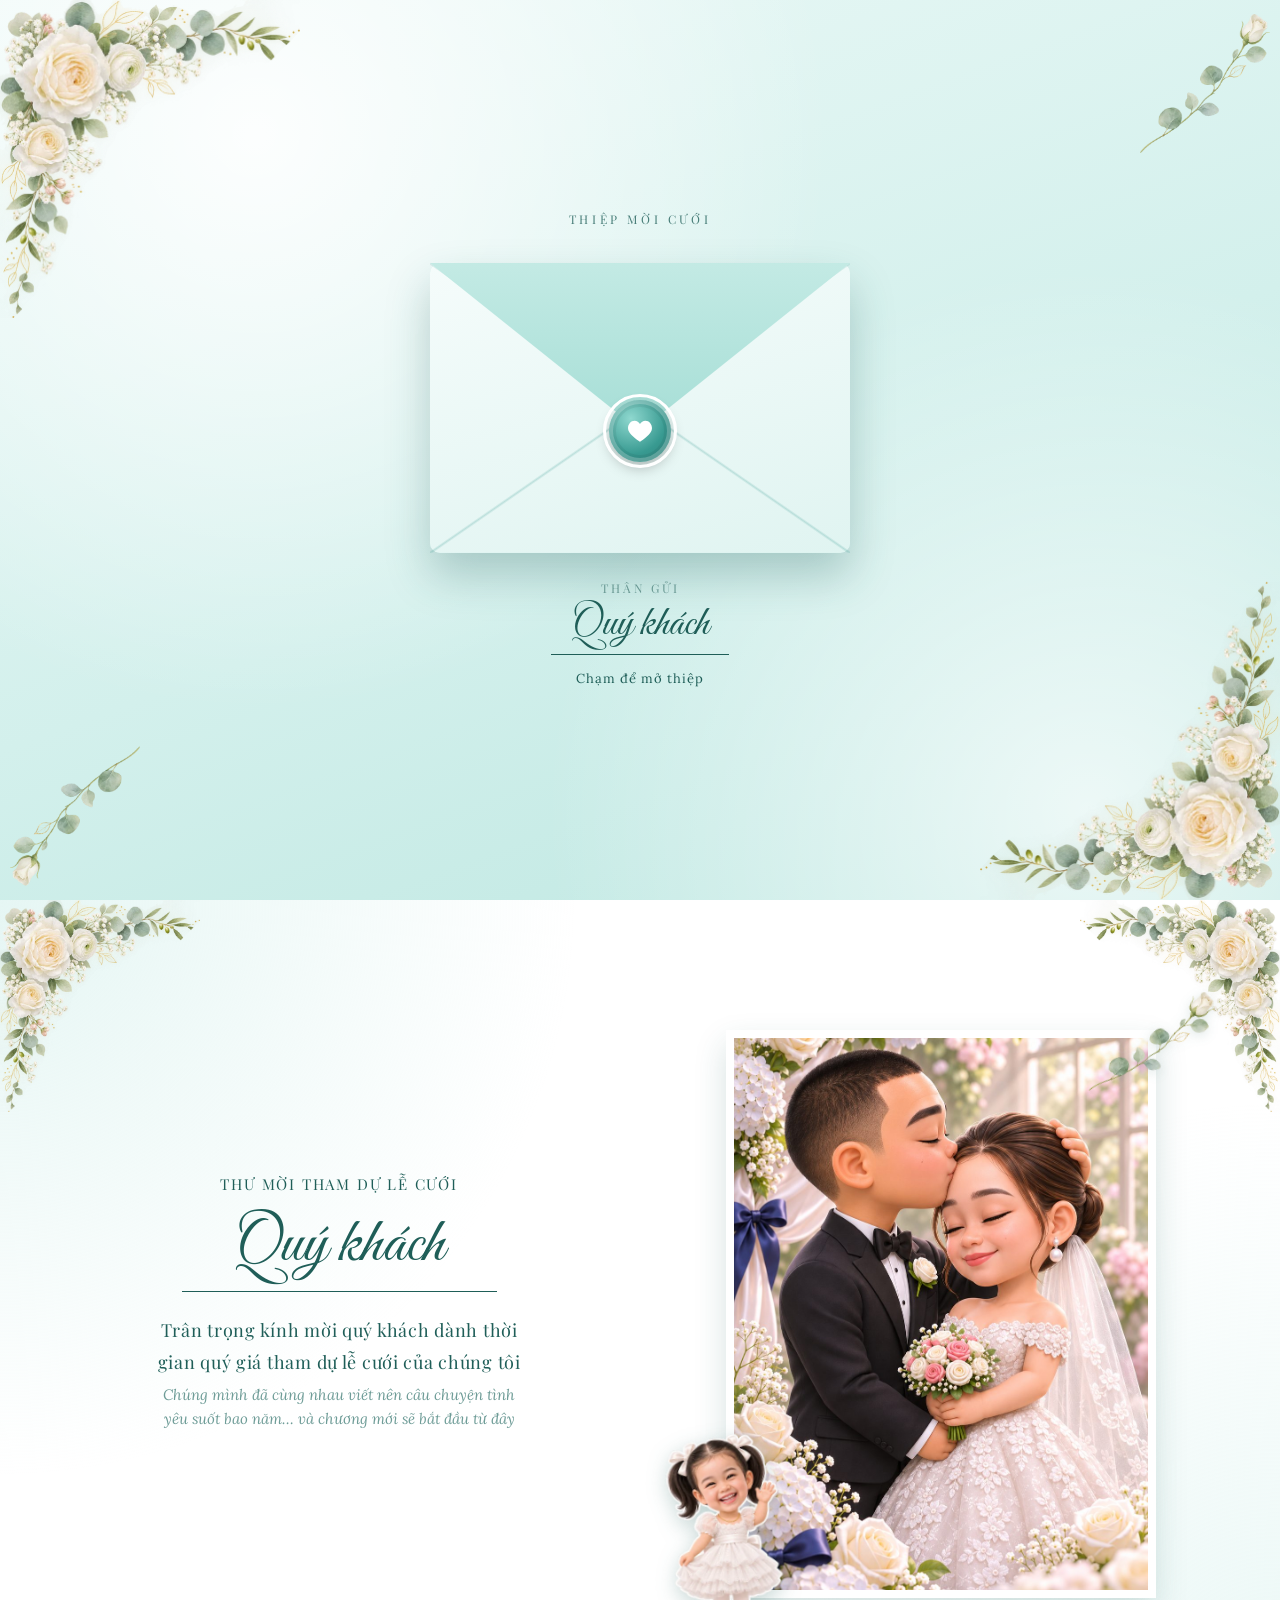
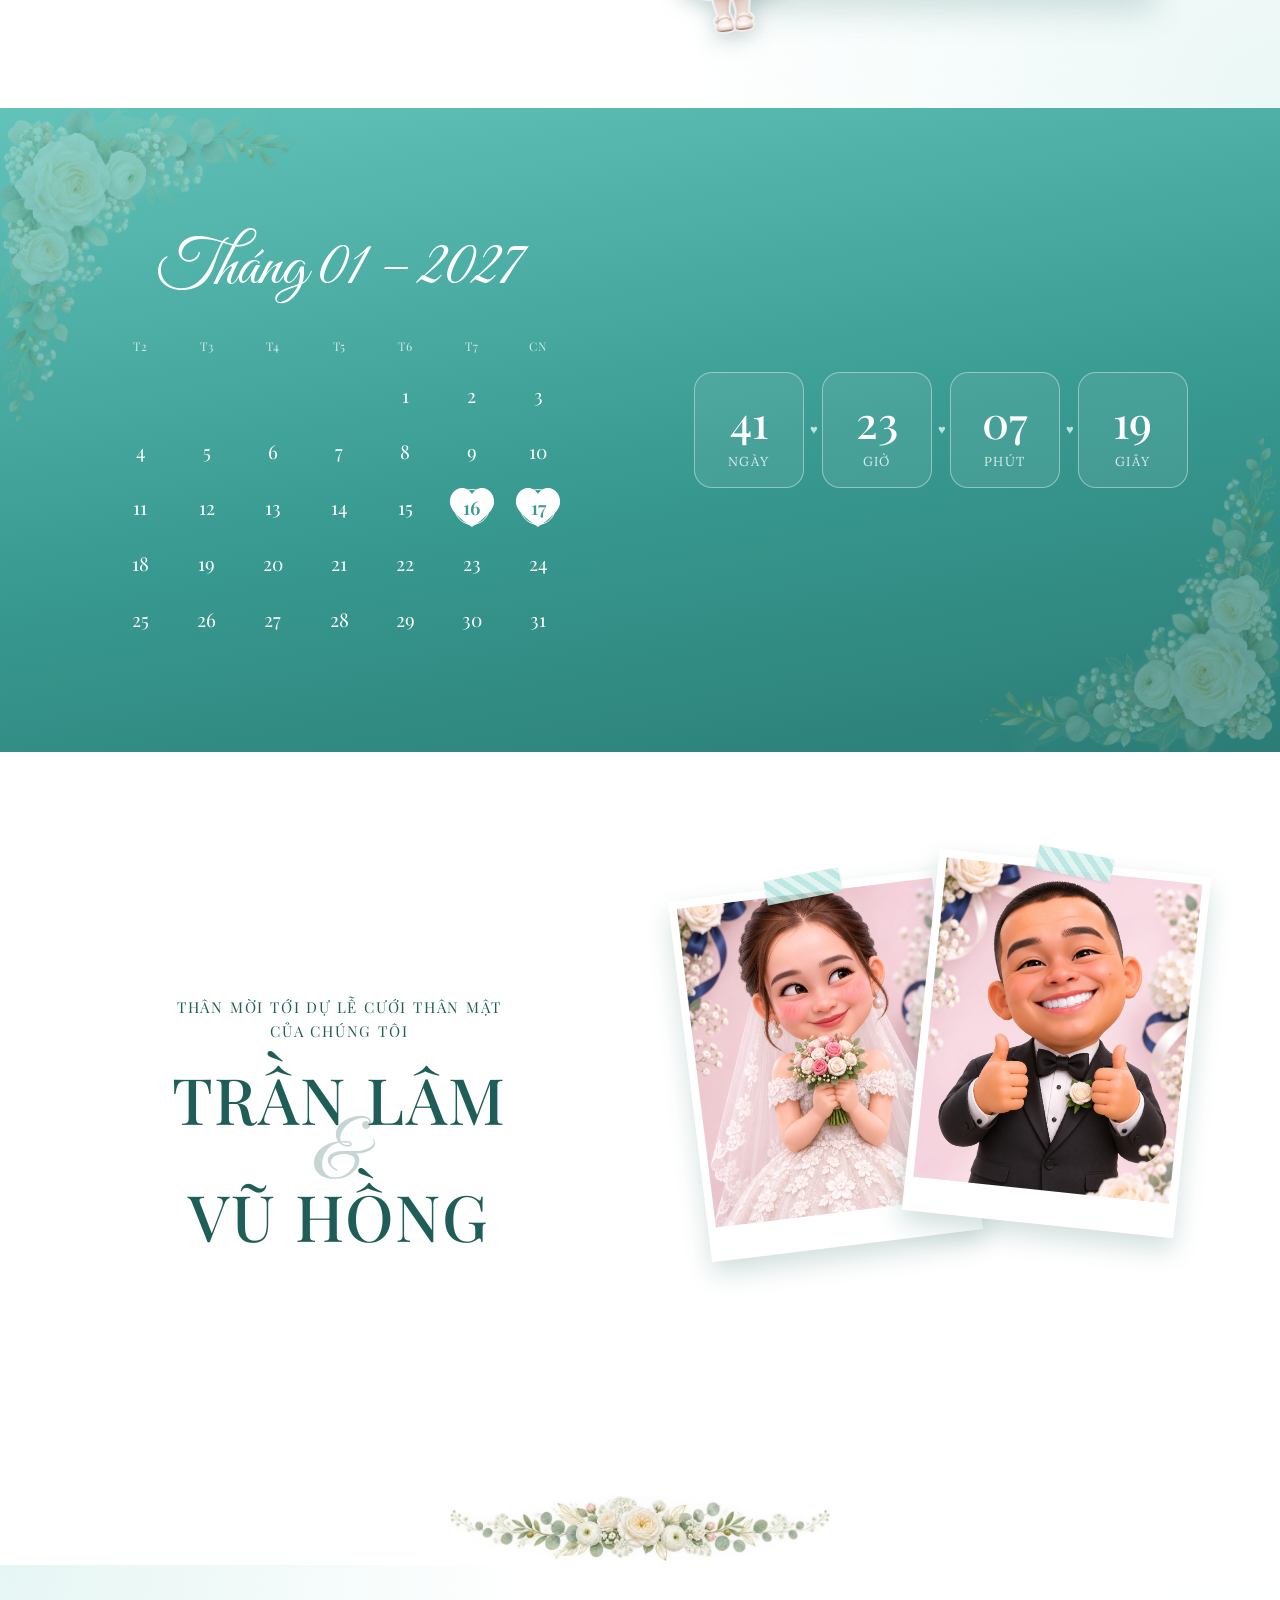
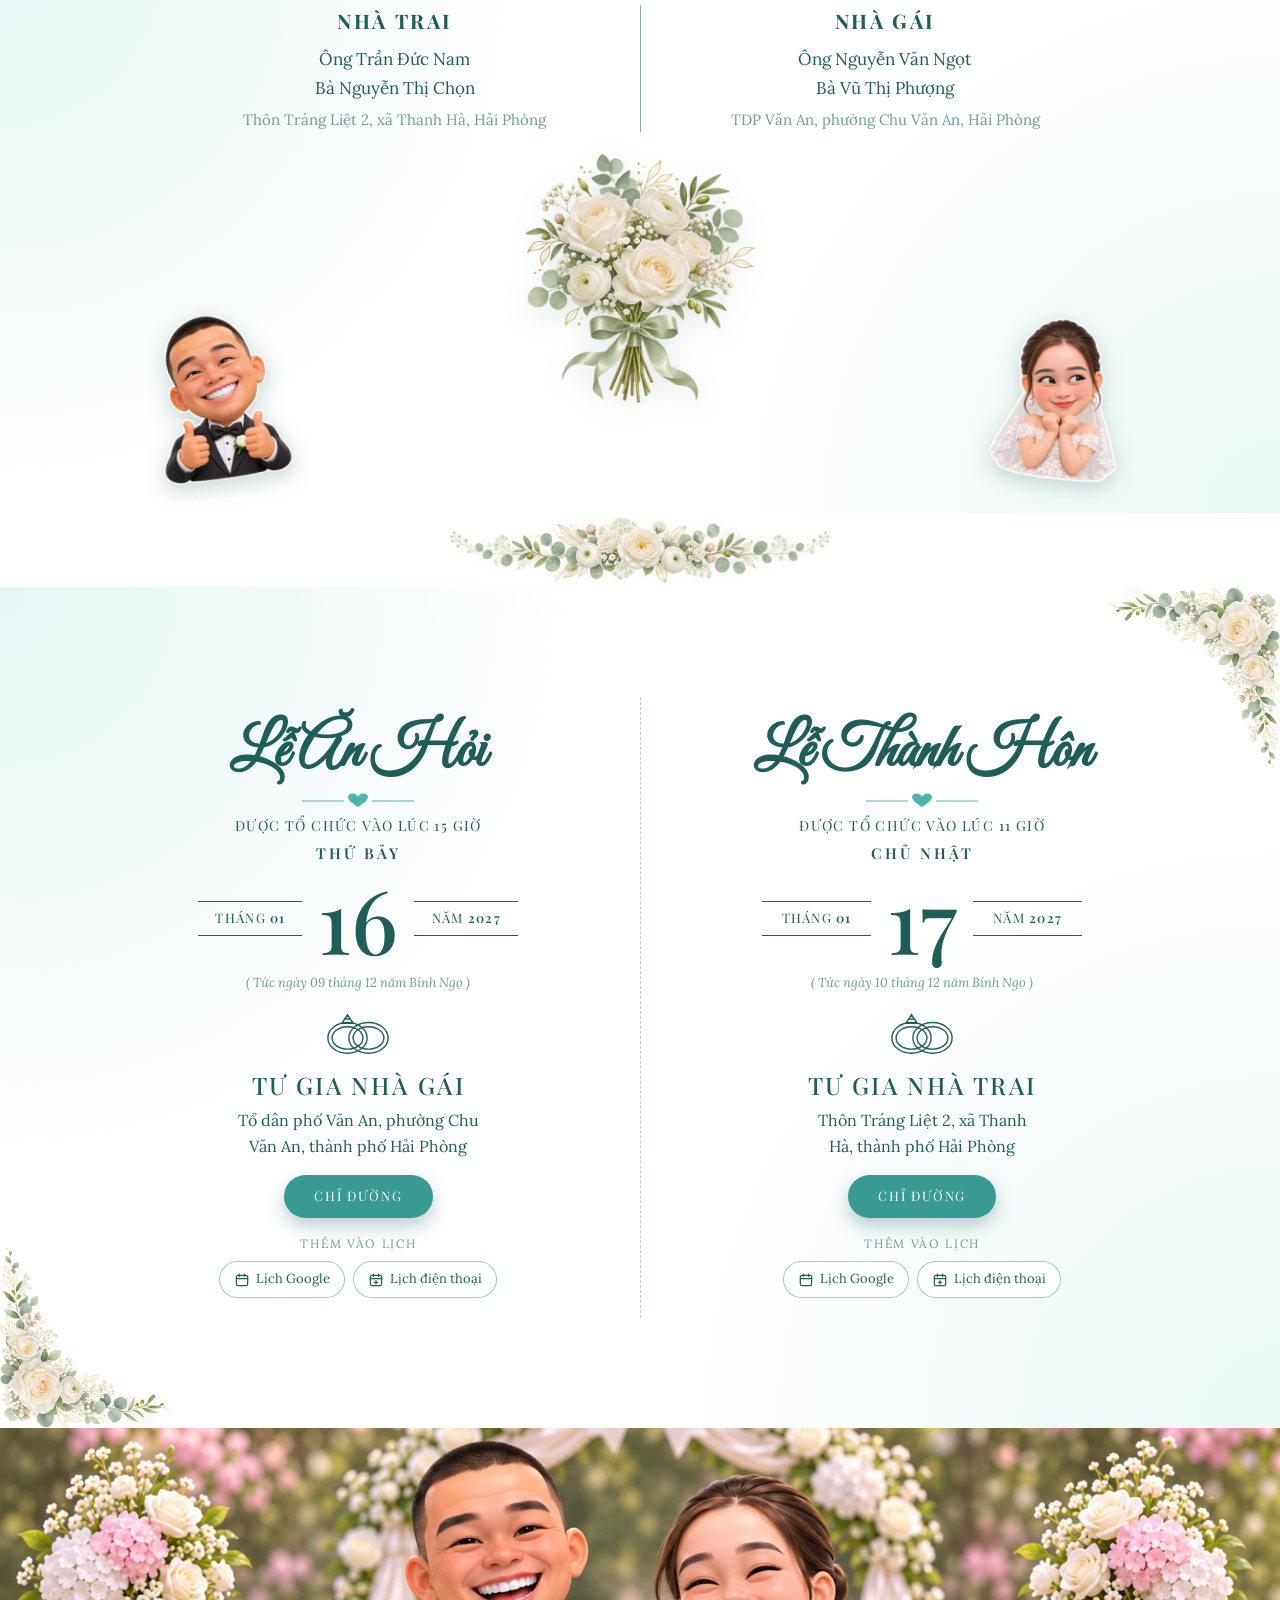
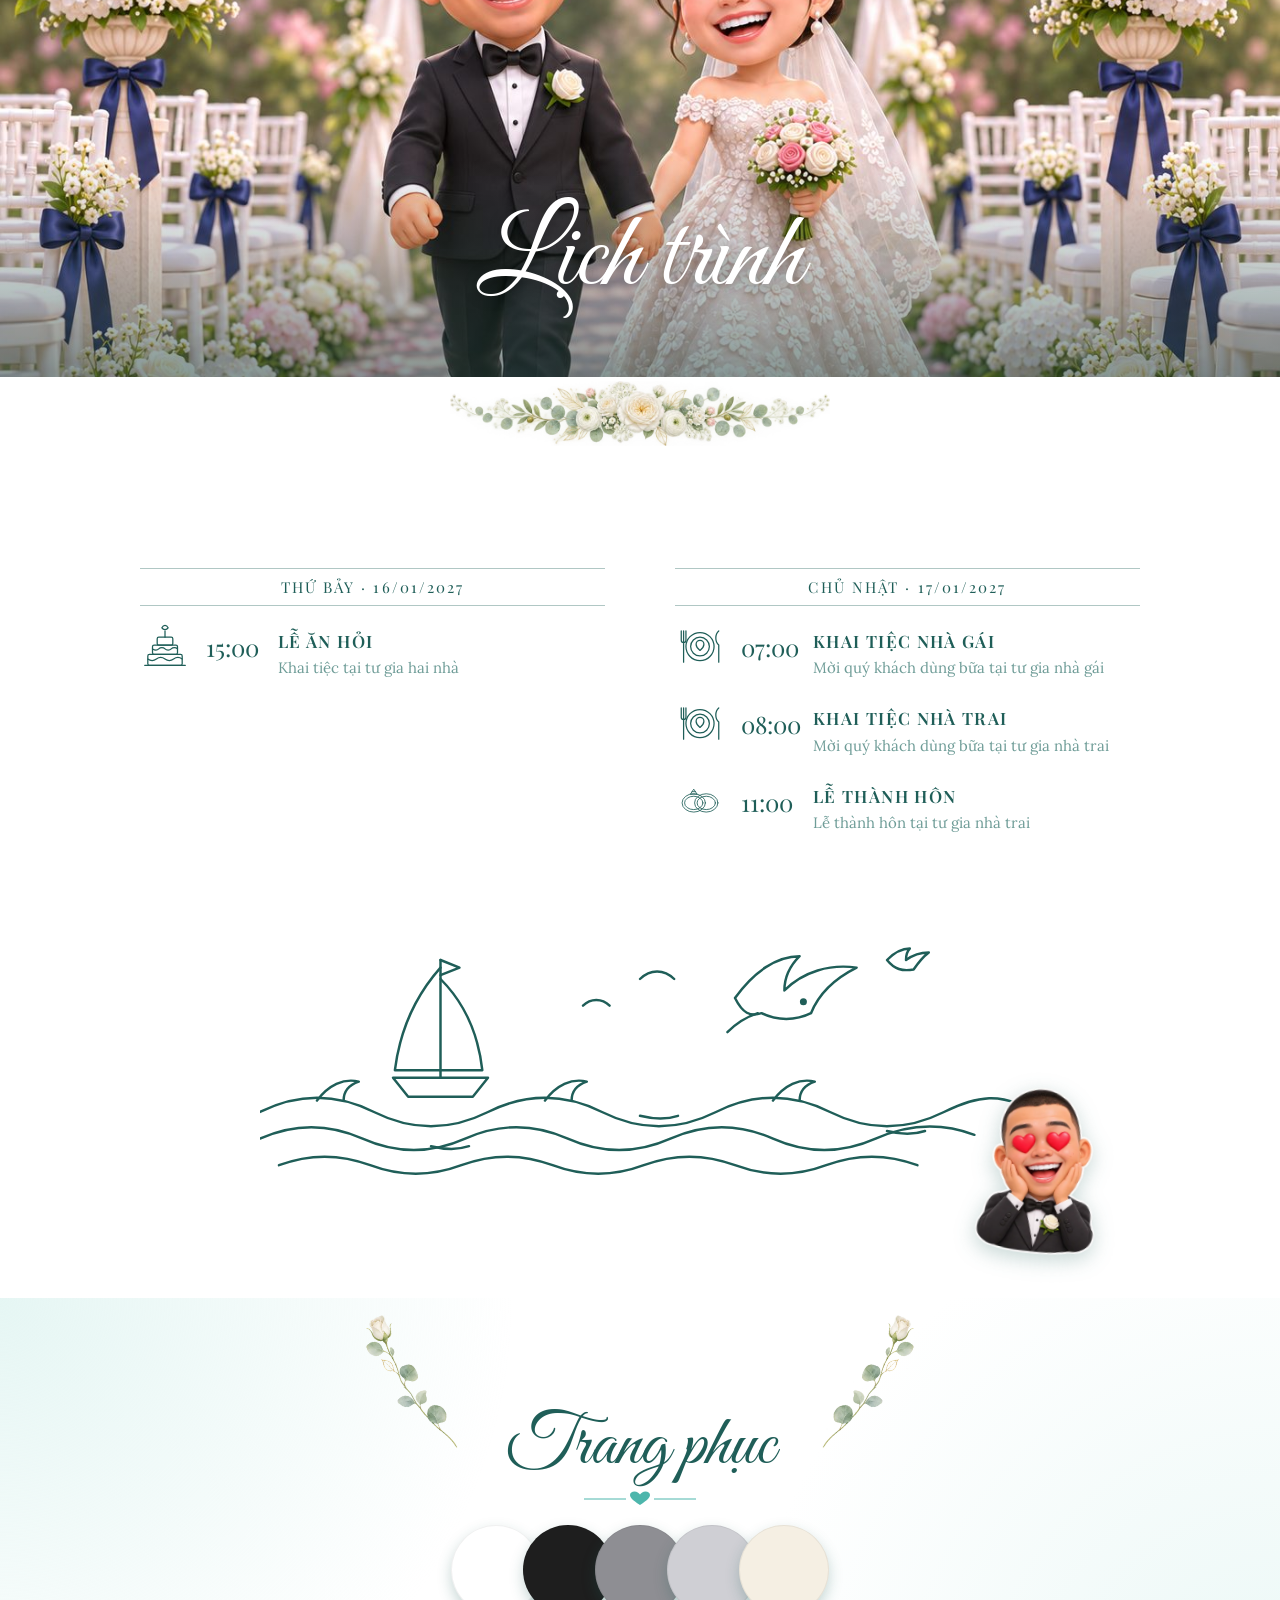
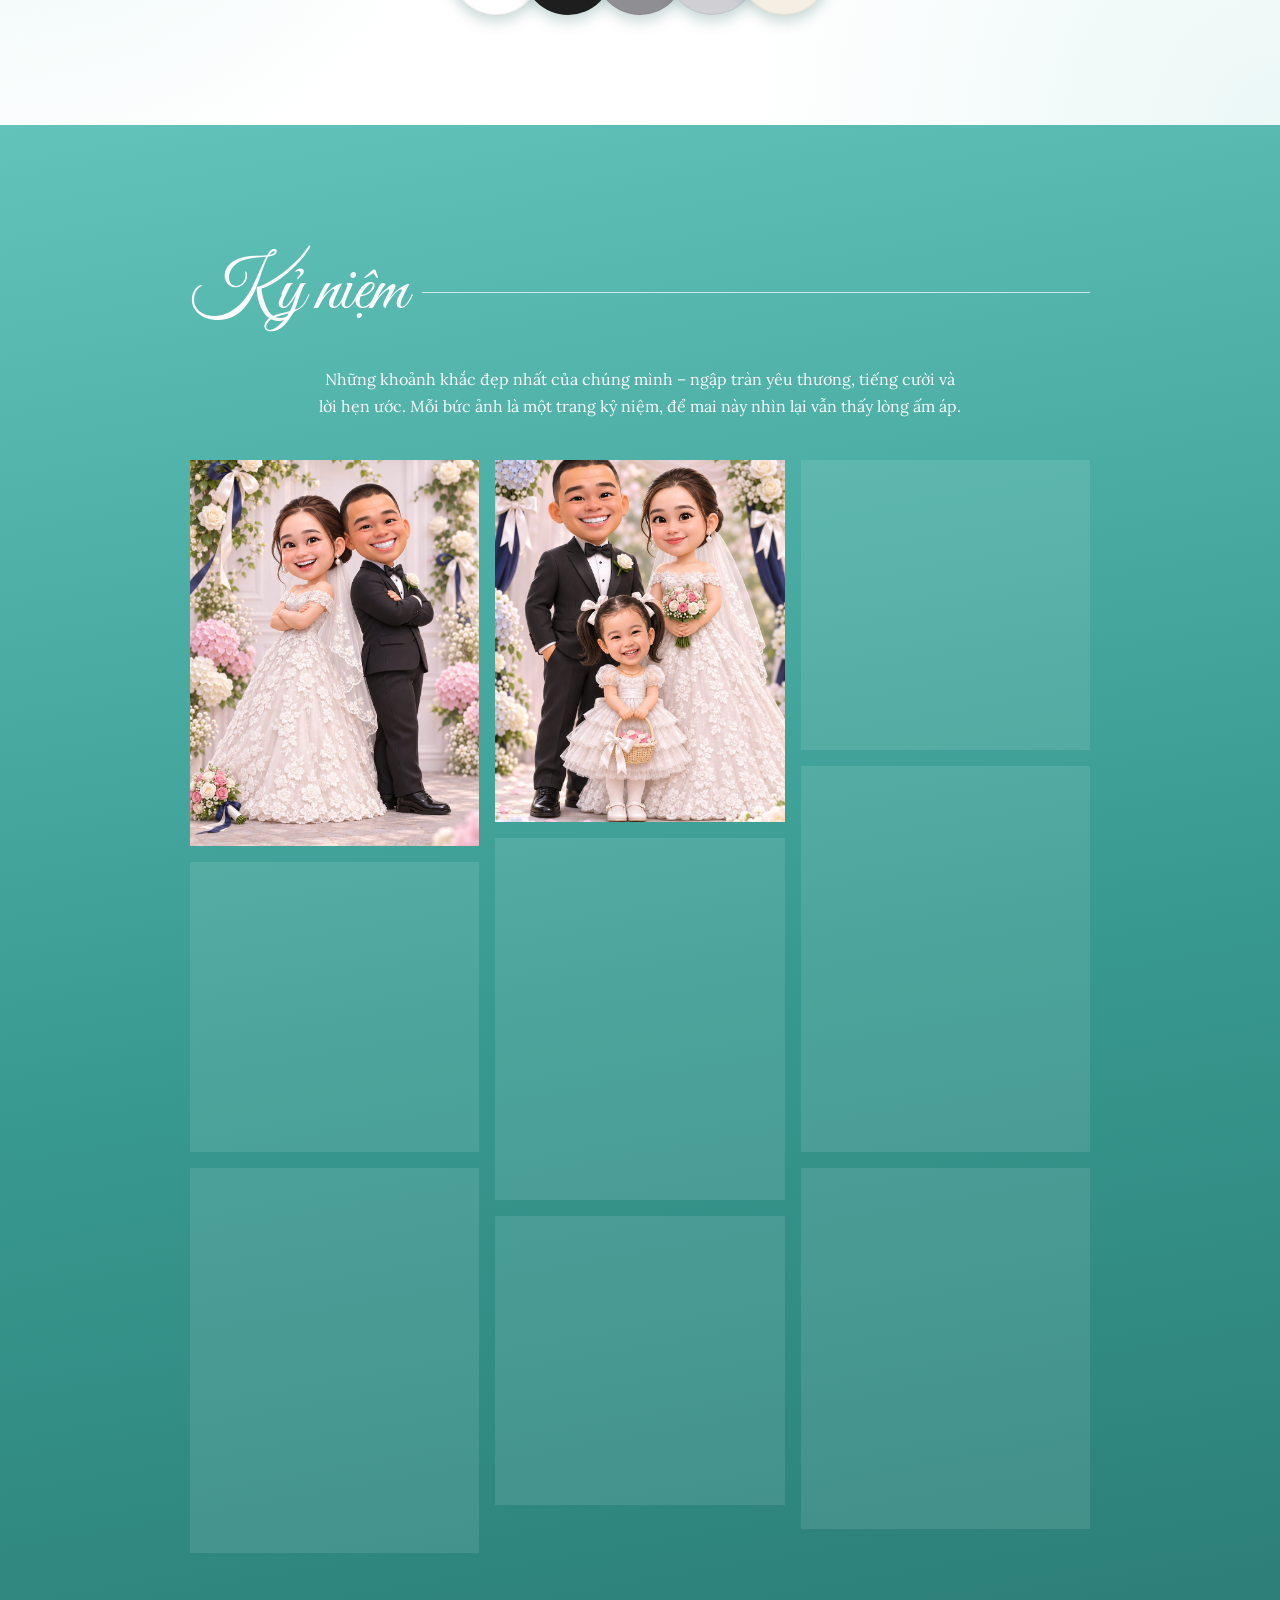
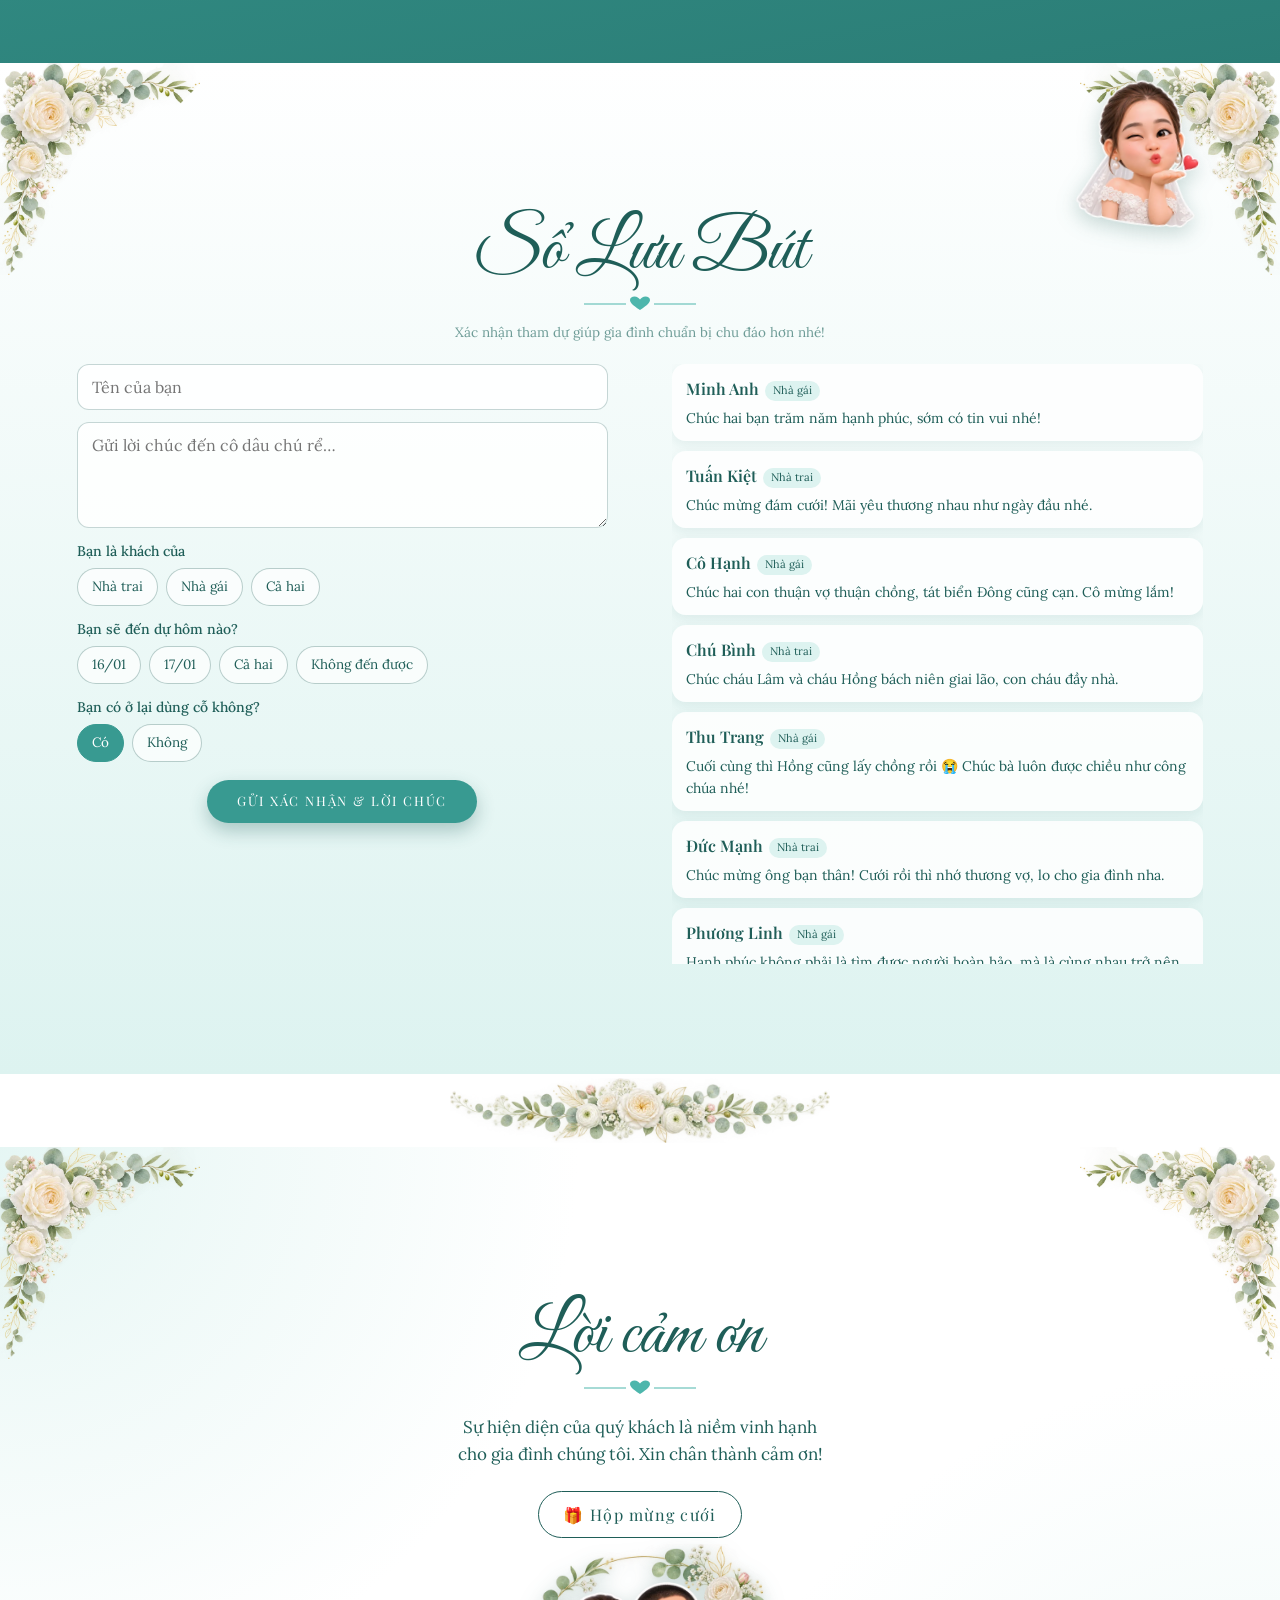
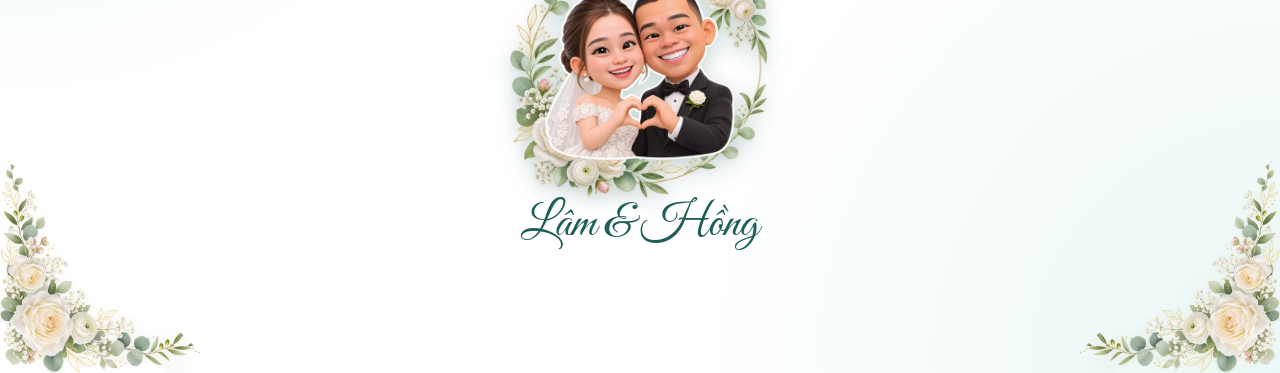
==== commit 41f15268: "Chuyển thiệp sang Cloudflare Pages: lam-hong-wedding.pages.dev - siteUrl, og:image, og:url trỏ link " ====
--- a/index.html
+++ b/index.html
@@ -1,6 +1,10 @@
 <!doctype html>
 <html lang="vi">
 <head>
+  <script>
+    /* Thiệp đã chuyển sang Cloudflare: mở link GitHub cũ → tự chuyển sang link mới, giữ tên khách (?to=…) */
+    if (location.hostname === "phuctdpam.github.io") location.replace("https://lam-hong-wedding.pages.dev" + location.pathname.replace(/^\/thiep-cuoi-lam-hong/, "") + location.search + location.hash);
+  </script>
   <meta charset="utf-8">
   <meta name="viewport" content="width=device-width, initial-scale=1, viewport-fit=cover">
   <meta name="theme-color" content="#FFFFFF">
@@ -12,16 +16,16 @@
   <meta property="og:type" content="website">
   <meta property="og:title" content="Lâm &amp; Hồng – Thiệp mời cưới">
   <meta property="og:description" content="Trân trọng kính mời quý khách tham dự lễ cưới của Trần Lâm &amp; Vũ Hồng · 16–17.01.2027">
-  <meta property="og:image" content="https://phuctdpam.github.io/thiep-cuoi-lam-hong/images/og-cover.jpg">
+  <meta property="og:image" content="https://lam-hong-wedding.pages.dev/images/og-cover.jpg">
   <meta property="og:image:width" content="1200">
   <meta property="og:image:height" content="630">
-  <meta property="og:url" content="https://phuctdpam.github.io/thiep-cuoi-lam-hong/">
+  <meta property="og:url" content="https://lam-hong-wedding.pages.dev/">
   <meta name="twitter:card" content="summary_large_image">
 
   <link rel="preconnect" href="https://fonts.googleapis.com">
   <link rel="preconnect" href="https://fonts.gstatic.com" crossorigin>
   <link href="https://fonts.googleapis.com/css2?family=Playfair+Display:wght@400;500;600&family=Great+Vibes&family=Lora:ital,wght@0,400;0,500;1,400&display=swap&subset=vietnamese" rel="stylesheet">
-  <script src="config.js?v=202611270923"></script>
+  <script src="config.js?v=202611270930"></script>
   <script>
     /* Xem trước từ trang Quản trị: thiệp nằm trong khung xem trước → dùng bản nháp đang sửa */
     try { if (window.parent !== window && window.parent.__WEDDING_DRAFT__) window.WEDDING = window.parent.__WEDDING_DRAFT__; } catch (e) {}
@@ -52,7 +56,7 @@
       document.documentElement.dataset.theme = t;
     })();
   </script>
-  <link rel="stylesheet" href="style.css?v=202611270923">
+  <link rel="stylesheet" href="style.css?v=202611270930">
   <link rel="preload" as="image" href="images/cover.jpg" media="(max-width: 1023px), (orientation: portrait)">
   <link rel="preload" as="image" href="images/cover-desktop.jpg" media="(min-width: 1024px) and (orientation: landscape)">
 </head>
@@ -362,7 +366,7 @@
     </div>
   </div>
 
-  <script src="xungho.js?v=202611270923"></script>
-  <script src="main.js?v=202611270923"></script>
+  <script src="xungho.js?v=202611270930"></script>
+  <script src="main.js?v=202611270930"></script>
 </body>
 </html>
